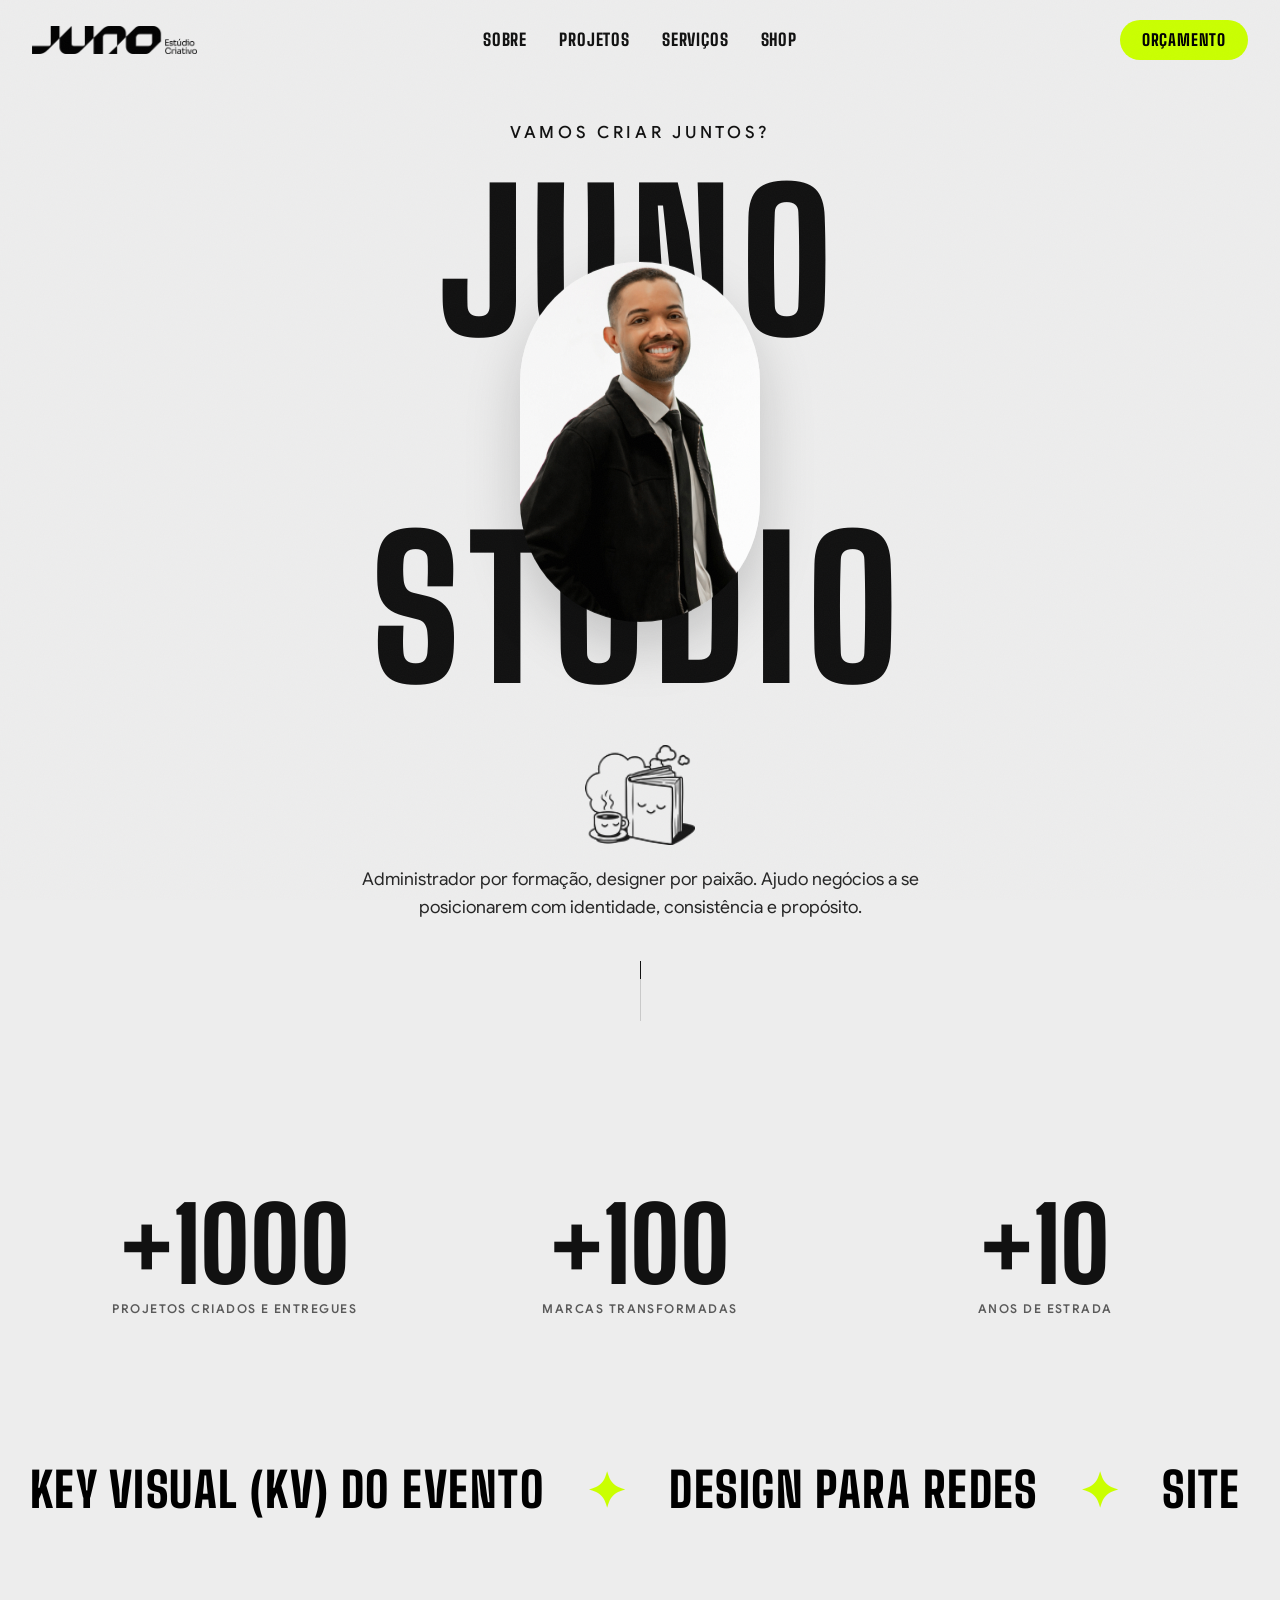
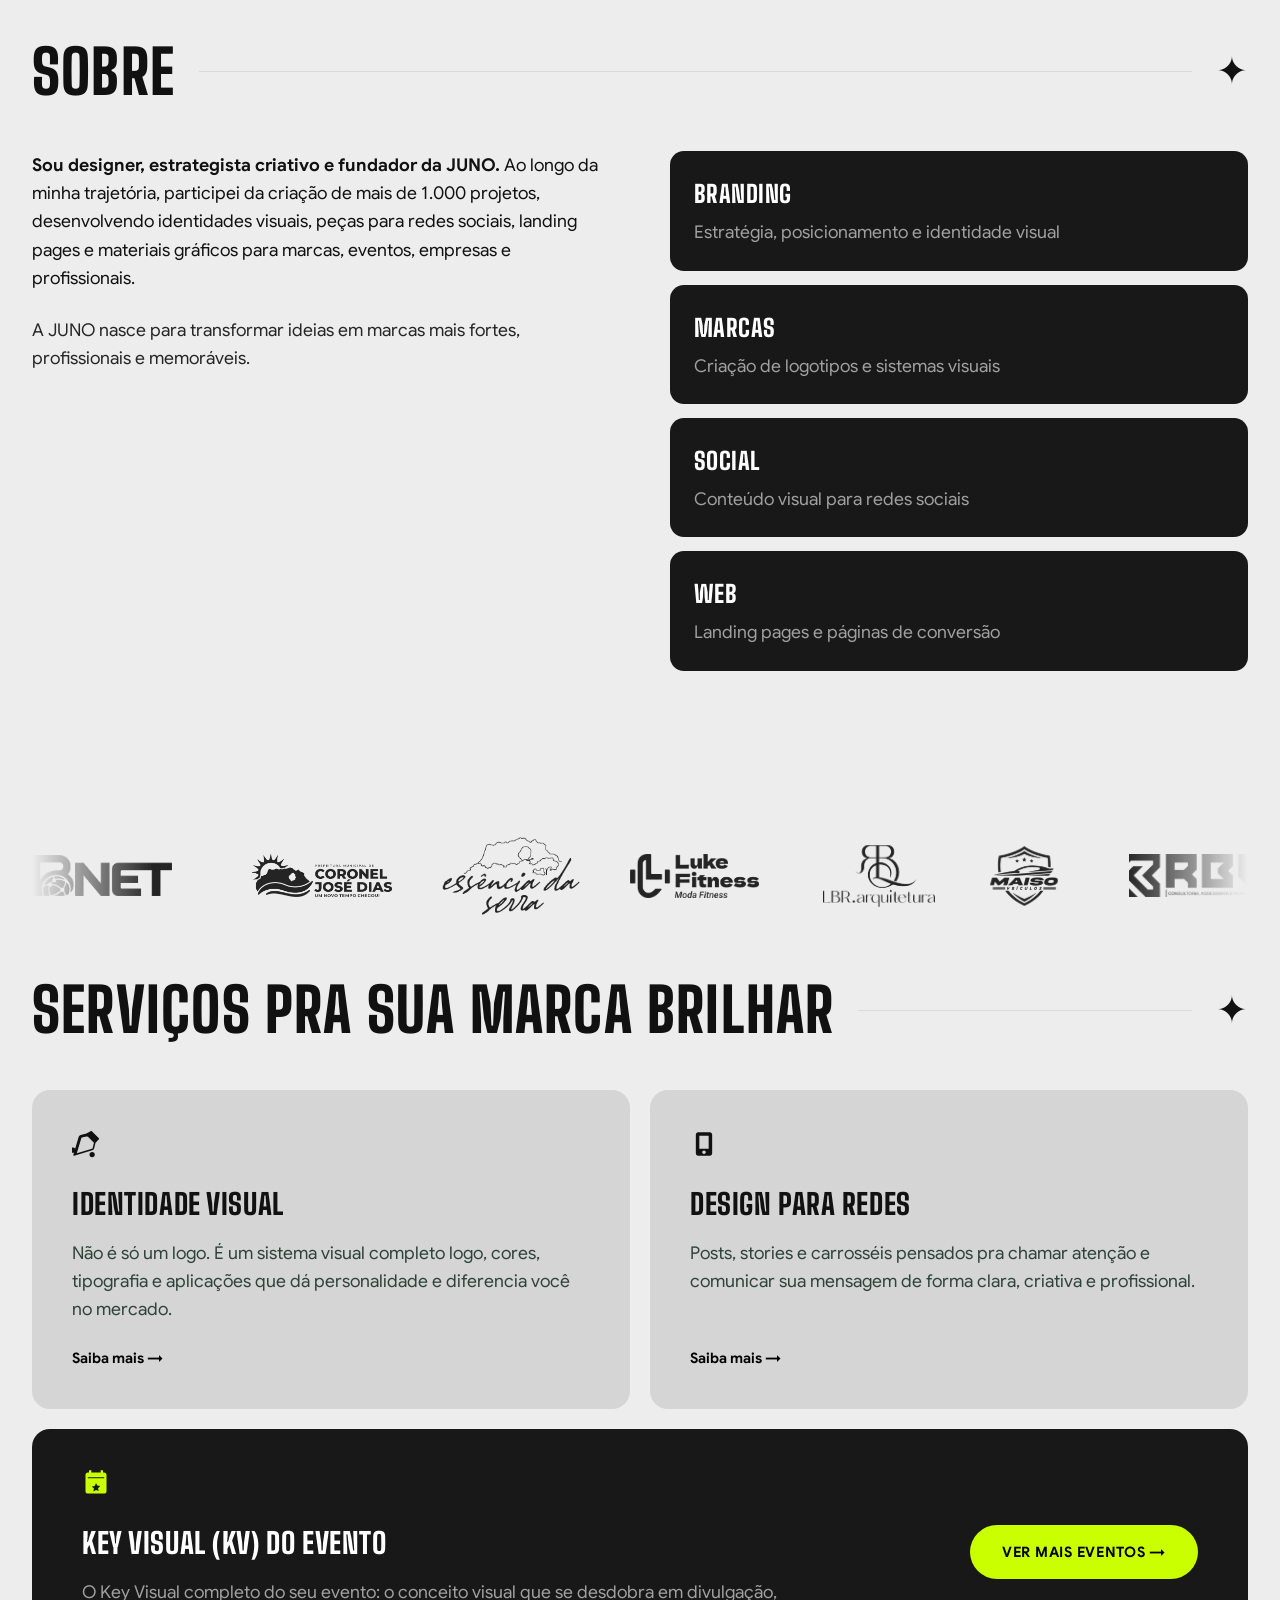
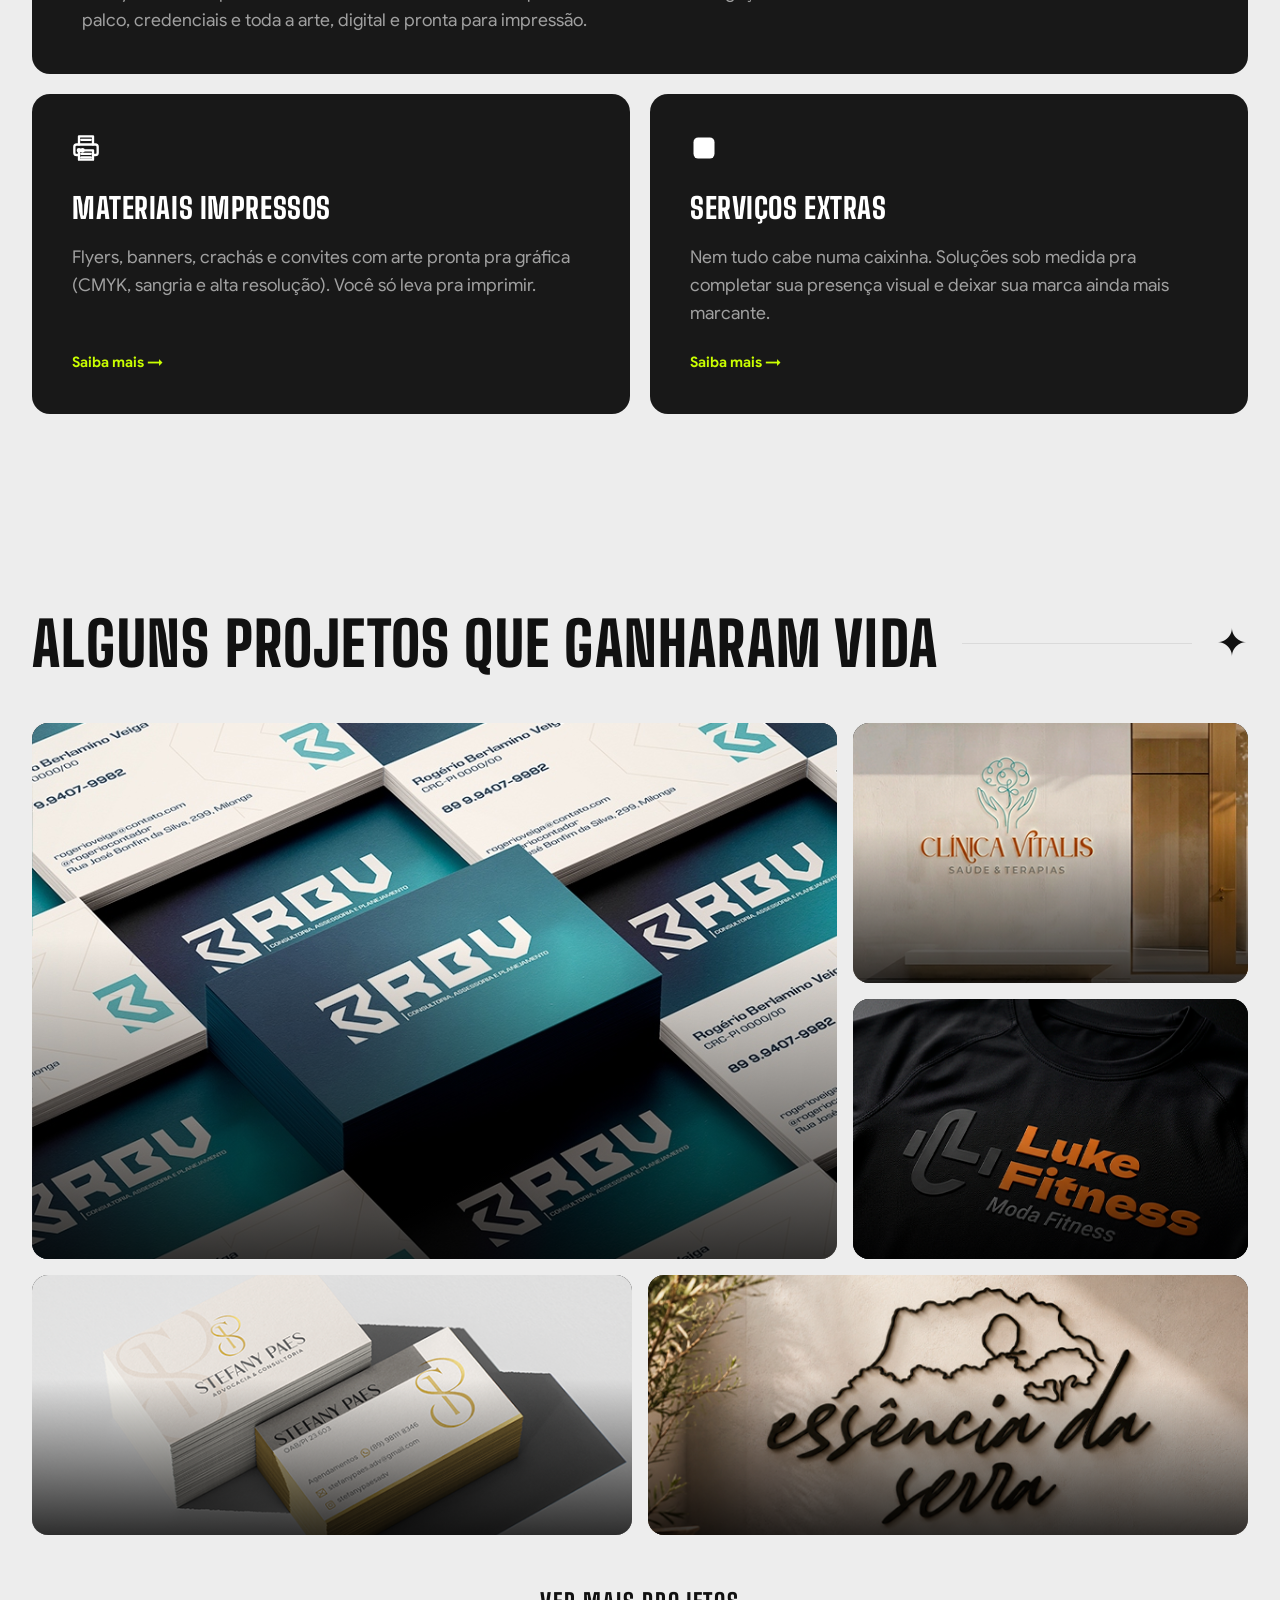
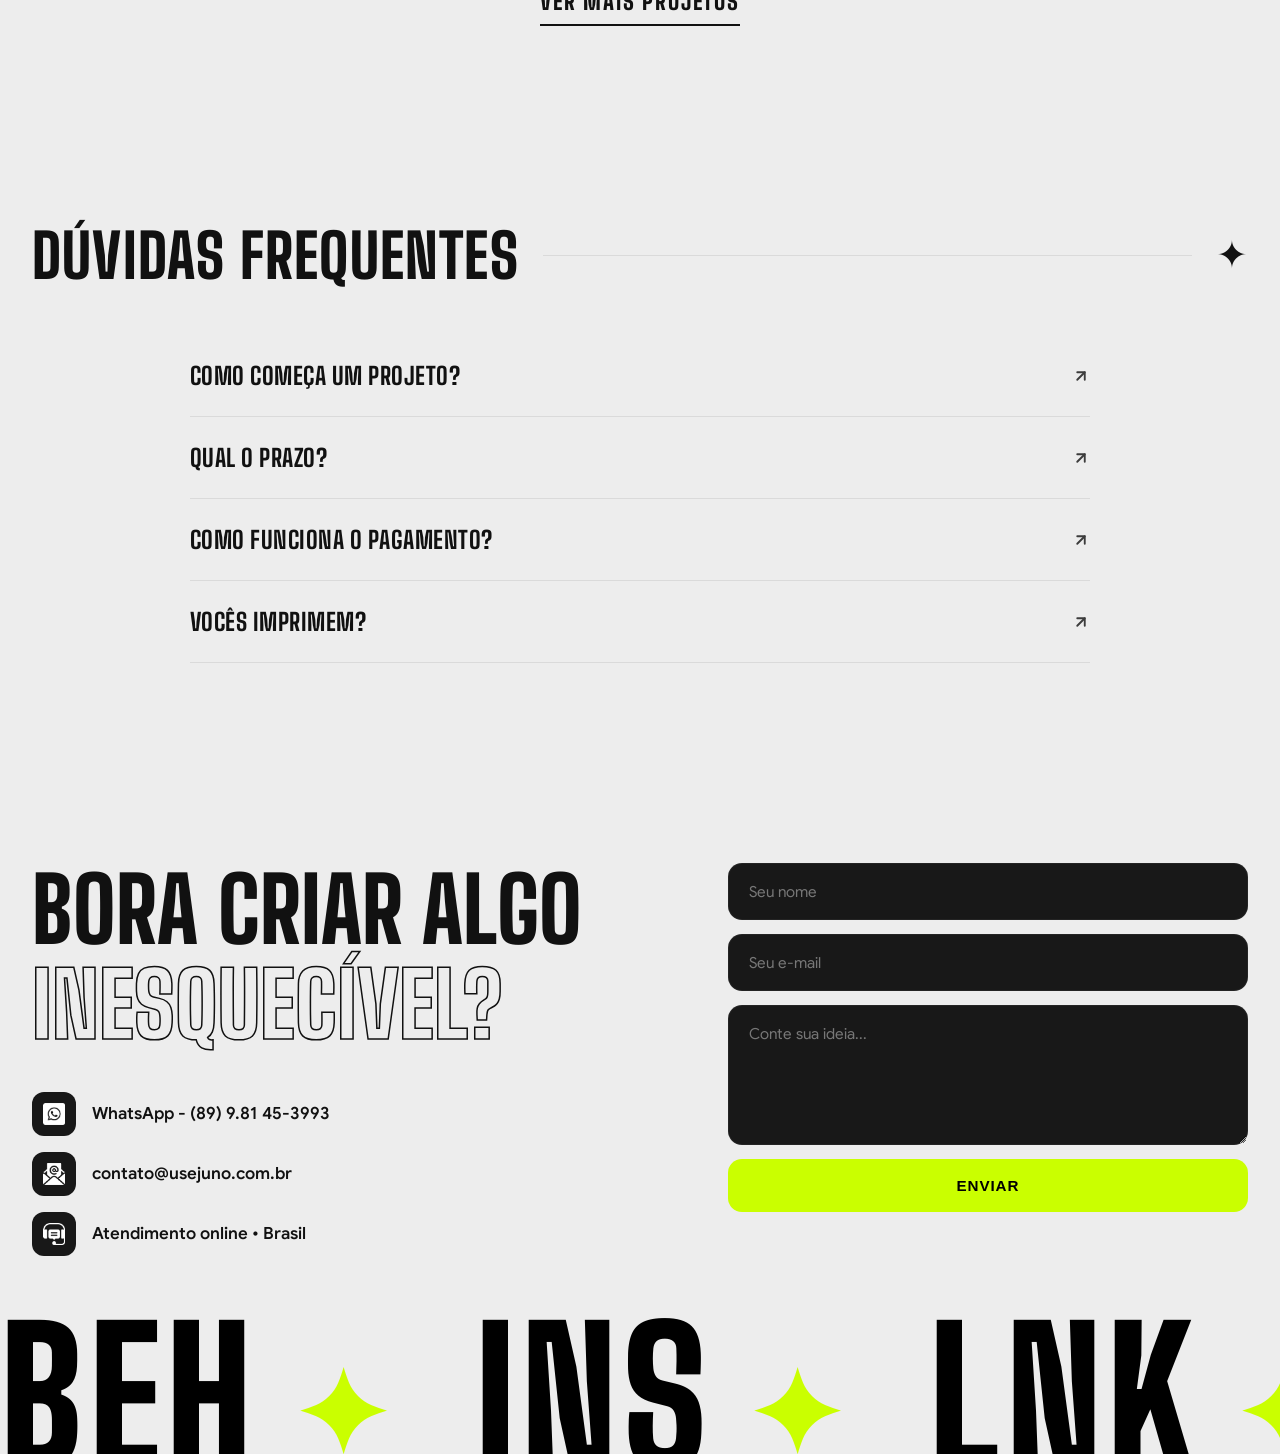
==== index.html @ d433bd93 "feat: use clean URLs for em-breve and kv-de-eventos Internal links now point to /em-breve and /kv-de" ====
<!DOCTYPE html>
<html lang="pt-BR">
<head>
  <meta charset="UTF-8">
  <meta name="viewport" content="width=device-width, initial-scale=1.0">
  <title>JUNO — Estúdio Criativo</title>
  <link rel="stylesheet" href="style.css?v=7">
</head>
<body>

  <!-- NAVBAR -->
  <nav>
    <div class="nav-in">
      <!-- Mobile Burger Button -->
      <button class="menu-btn" aria-label="Menu">
        <span></span>
        <span></span>
        <span></span>
      </button>

      <!-- Logo -->
      <a href="#" class="nav-logo-link">
        <img class="nav-logo" src="images/logo.png" alt="JUNO Estúdio Criativo">
      </a>

      <!-- Navigation Links -->
      <div class="nav-links">
        <a href="#sobre">Sobre</a>
        <a href="#portfolio">Projetos</a>
        <a href="#servicos">Serviços</a>
        <a href="/em-breve">Shop</a>
      </div>

      <!-- CTA Button -->
      <div class="nav-cta">
        <a href="https://api.whatsapp.com/send/?phone=558981453993&text=Ol%C3%A1%2C+vim+pelo+link+da+bio+da+Juno+Studio+e+gostaria+de+solicitar+um+or%C3%A7amento+para+meu+projeto.&type=phone_number&app_absent=0" target="_blank" class="nav-btn-orcamento">ORÇAMENTO</a>
      </div>
    </div>
  </nav>

  <!-- MOBILE OVERLAY MENU -->
  <div class="menu-overlay">
    <div class="menu-overlay-links">
      <a href="#sobre">Sobre</a>
      <a href="#portfolio">Projetos</a>
      <a href="#servicos">Serviços</a>
      <a href="/em-breve">Shop</a>
      <a href="#contato">Contato</a>
    </div>
    <div class="menu-overlay-cta">
      <a href="https://api.whatsapp.com/send/?phone=558981453993&text=Ol%C3%A1%2C+vim+pelo+link+da+bio+da+Juno+Studio+e+gostaria+de+solicitar+um+or%C3%A7amento+para+meu+projeto.&type=phone_number&app_absent=0" target="_blank" class="nav-btn-orcamento">ORÇAMENTO</a>
    </div>
  </div>

  <!-- HERO SECTION -->
  <section class="hero">
    <div class="wrap hero-wrap">
      <p class="hero-sub">Vamos criar juntos?</p>
      
      <div class="hero-title-container">
        <h1 class="hero-title-line line-top">JUNO</h1>
        
        <div class="hero-profile-capsule">
          <img src="images/profile.png" alt="Juno profile portrait" decoding="async">
        </div>
        
        <h1 class="hero-title-line line-bottom">STUDIO</h1>
      </div>
      
      <div class="hero-illustration">
        <img src="images/hero_illustration.png" alt="Ilustração Livro e Café">
      </div>
      
      <p class="hero-desc">
        Administrador por formação, designer por paixão. Ajudo negócios a se posicionarem com identidade, consistência e propósito.
      </p>
      
      <div class="hero-scroll">
        <div class="scroll-bar">
          <div class="scroll-bar-in"></div>
        </div>
      </div>
    </div>
  </section>

  <!-- STATS SECTION -->
  <section class="hero-stats">
    <div class="wrap">
      <div class="nums">
        <div class="num reveal">
          <div class="n" data-to="1000">+0</div>
          <div class="l">Projetos criados e entregues</div>
        </div>
        <div class="num reveal">
          <div class="n" data-to="100">+0</div>
          <div class="l">Marcas transformadas</div>
        </div>
        <div class="num reveal">
          <div class="n" data-to="10">+0</div>
          <div class="l">Anos de estrada</div>
        </div>
      </div>
    </div>
  </section>

  <!-- MARQUEE BANNER -->
  <div class="mq">
    <div>
      <span>KEY VISUAL (KV) DO EVENTO <span class="st">✦</span> DESIGN PARA REDES <span class="st">✦</span> SITE <span class="st">✦</span> IDENTIDADE VISUAL <span class="st">✦</span></span>
      <span>KEY VISUAL (KV) DO EVENTO <span class="st">✦</span> DESIGN PARA REDES <span class="st">✦</span> SITE <span class="st">✦</span> IDENTIDADE VISUAL <span class="st">✦</span></span>
      <span>KEY VISUAL (KV) DO EVENTO <span class="st">✦</span> DESIGN PARA REDES <span class="st">✦</span> SITE <span class="st">✦</span> IDENTIDADE VISUAL <span class="st">✦</span></span>
    </div>
  </div>

  <!-- ABOUT SECTION -->
  <section class="about-detail" id="sobre">
    <div class="wrap">
      <div class="section-header reveal">
        <h2>SOBRE</h2>
        <div class="header-line"></div>
        <span class="plus-icon">✦</span>
      </div>
      
      <div class="about-grid">
        <div class="about-left reveal">
          <p><strong>Sou designer, estrategista criativo e fundador da JUNO.</strong> Ao longo da minha trajetória, participei da criação de mais de 1.000 projetos, desenvolvendo identidades visuais, peças para redes sociais, landing pages e materiais gráficos para marcas, eventos, empresas e profissionais.</p>
          <p>A JUNO nasce para transformar ideias em marcas mais fortes, profissionais e memoráveis.</p>
        </div>
        
        <div class="about-right reveal">
          <div class="about-cards">
            <div class="about-card">
              <h3>Branding</h3>
              <p>Estratégia, posicionamento e identidade visual</p>
            </div>
            <div class="about-card">
              <h3>Marcas</h3>
              <p>Criação de logotipos e sistemas visuais</p>
            </div>
            <div class="about-card">
              <h3>Social</h3>
              <p>Conteúdo visual para redes sociais</p>
            </div>
            <div class="about-card">
              <h3>Web</h3>
              <p>Landing pages e páginas de conversão</p>
            </div>
          </div>
        </div>
      </div>
    </div>
  </section>

  <!-- CLIENTS LOGO MARQUEE -->
  <section class="logo-marquee-section">
    <div class="wrap">
      <div class="logo-marquee">
        <div class="logo-marquee-track">
          <img src="images/partner_1.png" alt="Bnet Logo">
          <img src="images/partner_2.png" alt="Coronel Logo">
          <img src="images/partner_3.png" alt="Essencia Logo">
          <img src="images/partner_4.png" alt="Luke Logo">
          <img src="images/partner_5.png" alt="Luma Logo">
          <img src="images/partner_6.png" alt="Maiso Logo">
          <img src="images/partner_7.png" alt="RBV Logo">
          <img src="images/partner_8.png" alt="Stefanny Logo">
          <img src="images/partner_9.png" alt="Victor Logo">
          <img src="images/partner_10.png" alt="Vitalis Logo">
          <img src="images/partner_11.png" alt="Oxente Ze Logo">
        </div>
        <div class="logo-marquee-track" aria-hidden="true">
          <img src="images/partner_1.png" alt="Bnet Logo">
          <img src="images/partner_2.png" alt="Coronel Logo">
          <img src="images/partner_3.png" alt="Essencia Logo">
          <img src="images/partner_4.png" alt="Luke Logo">
          <img src="images/partner_5.png" alt="Luma Logo">
          <img src="images/partner_6.png" alt="Maiso Logo">
          <img src="images/partner_7.png" alt="RBV Logo">
          <img src="images/partner_8.png" alt="Stefanny Logo">
          <img src="images/partner_9.png" alt="Victor Logo">
          <img src="images/partner_10.png" alt="Vitalis Logo">
          <img src="images/partner_11.png" alt="Oxente Ze Logo">
        </div>
      </div>
    </div>
  </section>

  <!-- SERVICES SECTION -->
  <section class="services" id="servicos">
    <div class="wrap">
      <div class="section-header reveal">
        <h2>SERVIÇOS PRA SUA MARCA BRILHAR</h2>
        <div class="header-line"></div>
        <span class="plus-icon">✦</span>
      </div>

      <div class="sgrid">
        <!-- Card 1: Identidade Visual -->
        <div class="svc reveal card-gray">
          <div class="ic">
            <svg viewBox="0 0 16 16" fill="currentColor" width="28" height="28">
              <path fill-rule="evenodd" d="M10.646.646a.5.5 0 0 1 .708 0l4 4a.5.5 0 0 1 0 .708l-1.902 1.902-.829 3.313a1.5 1.5 0 0 1-1.024 1.073L1.254 14.746a.5.5 0 0 1-.5-.5l3.073-10.365a1.5 1.5 0 0 1 1.073-1.024l3.313-.829L10.646.646zm-1.8 2.908l-3.173.793a.5.5 0 0 0-.358.342l-2.57 8.665 8.665-2.57a.5.5 0 0 0 .342-.358l.793-3.173-3.702-3.702z"/>
              <path fill-rule="evenodd" d="M14 4.5a1.5 1.5 0 1 1-3 0 1.5 1.5 0 0 1 3 0zm-12 7a1.5 1.5 0 1 1-3 0 1.5 1.5 0 0 1 3 0zm11 2.5a1.5 1.5 0 1 1-3 0 1.5 1.5 0 0 1 3 0z"/>
            </svg>
          </div>
          <h3>IDENTIDADE VISUAL</h3>
          <p>Não é só um logo. É um sistema visual completo logo, cores, tipografia e aplicações que dá personalidade e diferencia você no mercado.</p>
          <a href="https://api.whatsapp.com/send/?phone=558981453993&text=Ol%C3%A1%2C+vim+pelo+link+da+bio+da+Juno+Studio+e+gostaria+de+solicitar+um+or%C3%A7amento+para+meu+projeto.&type=phone_number&app_absent=0" target="_blank" class="more">Saiba mais &rarr;</a>
        </div>
        
        <!-- Card 2: Design para Redes -->
        <div class="svc reveal card-gray">
          <div class="ic">
            <svg viewBox="0 0 24 24" fill="currentColor" fill-rule="evenodd" clip-rule="evenodd" width="28" height="28">
              <path d="M17 2H7c-1.1 0-2 .9-2 2v16c0 1.1.9 2 2 2h10c1.1 0 2-.9 2-2V4c0-1.1-.9-2-2-2zM8 5h8v11H8V5zm4 12.5c-.83 0-1.5.67-1.5 1.5s.67 1.5 1.5 1.5 1.5-.67 1.5-1.5-.67-1.5-1.5-1.5z"/>
            </svg>
          </div>
          <h3>DESIGN PARA REDES</h3>
          <p>Posts, stories e carrosséis pensados pra chamar atenção e comunicar sua mensagem de forma clara, criativa e profissional.</p>
          <a href="https://api.whatsapp.com/send/?phone=558981453993&text=Ol%C3%A1%2C+vim+pelo+link+da+bio+da+Juno+Studio+e+gostaria+de+solicitar+um+or%C3%A7amento+para+meu+projeto.&type=phone_number&app_absent=0" target="_blank" class="more">Saiba mais &rarr;</a>
        </div>
        
        <!-- Card 3: KV de Eventos (Destaque Largo) -->
        <div class="svc feat reveal card-dark">
          <div class="feat-content">
            <div class="ic">
              <svg viewBox="0 0 24 24" fill="currentColor" fill-rule="evenodd" clip-rule="evenodd" width="28" height="28">
                <path d="M19 3h-1V1h-2v2H8V1H6v2H5c-1.1 0-2 .9-2 2v14c0 1.1.9 2 2 2h14c1.1 0 2-.9 2-2V5c0-1.1-.9-2-2-2zm0 5H5V7h14v1zm-7 10l-2.2 1.2.4-2.5-1.8-1.8 2.5-.4L12 12l1.1 2.2 2.5.4-1.8 1.8.4 2.5L12 18z"/>
              </svg>
            </div>
            <h3>KEY VISUAL (KV) DO EVENTO</h3>
            <p>O Key Visual completo do seu evento: o conceito visual que se desdobra em divulgação, palco, credenciais e toda a arte, digital e pronta para impressão.</p>
          </div>
          <a href="/kv-de-eventos" class="btn btn-lime">Ver mais eventos &rarr;</a>
        </div>
        
        <!-- Card 4: Materiais Impressos -->
        <div class="svc reveal card-dark">
          <div class="ic">
            <svg viewBox="0 0 24 24" fill="none" stroke="currentColor" stroke-width="2" stroke-linecap="round" stroke-linejoin="round" width="28" height="28">
              <path d="M6 9V2h12v7"/>
              <line x1="8" y1="5" x2="16" y2="5"/>
              <path d="M6 18H4a2 2 0 0 1-2-2v-5a2 2 0 0 1 2-2h16a2 2 0 0 1 2 2v5a2 2 0 0 1-2 2h-2"/>
              <circle cx="6" cy="14" r="1" fill="currentColor"/>
              <circle cx="9" cy="14" r="1" fill="currentColor"/>
              <path d="M6 14h12v8H6z"/>
              <line x1="8" y1="17" x2="16" y2="17"/>
              <line x1="8" y1="20" x2="16" y2="20"/>
            </svg>
          </div>
          <h3>MATERIAIS IMPRESSOS</h3>
          <p>Flyers, banners, crachás e convites com arte pronta pra gráfica (CMYK, sangria e alta resolução). Você só leva pra imprimir.</p>
          <a href="https://api.whatsapp.com/send/?phone=558981453993&text=Ol%C3%A1%2C+vim+pelo+link+da+bio+da+Juno+Studio+e+gostaria+de+solicitar+um+or%C3%A7amento+para+meu+projeto.&type=phone_number&app_absent=0" target="_blank" class="more">Saiba mais &rarr;</a>
        </div>
        
        <!-- Card 5: Serviços Extras -->
        <div class="svc reveal card-dark">
          <div class="ic">
            <svg viewBox="0 0 24 24" fill="currentColor" fill-rule="evenodd" clip-rule="evenodd" width="28" height="28">
              <rect x="3" y="3" width="18" height="18" rx="4" ry="4" />
              <path d="M12 6.5l1.5 3.1 3.4.5-2.5 2.4.6 3.4-3-1.6-3 1.6.6-3.4-2.5-2.4 3.4-.5 1.5-3.1z"/>
            </svg>
          </div>
          <h3>SERVIÇOS EXTRAS</h3>
          <p>Nem tudo cabe numa caixinha. Soluções sob medida pra completar sua presença visual e deixar sua marca ainda mais marcante.</p>
          <a href="https://api.whatsapp.com/send/?phone=558981453993&text=Ol%C3%A1%2C+vim+pelo+link+da+bio+da+Juno+Studio+e+gostaria+de+solicitar+um+or%C3%A7amento+para+meu+projeto.&type=phone_number&app_absent=0" target="_blank" class="more">Saiba mais &rarr;</a>
        </div>
      </div>
    </div>
  </section>

  <!-- PORTFOLIO SECTION -->
  <section id="portfolio">
    <div class="wrap">
      <div class="section-header reveal">
        <h2>ALGUNS PROJETOS QUE GANHARAM VIDA</h2>
        <div class="header-line"></div>
        <span class="plus-icon">✦</span>
      </div>

      <div class="pf">
        <!-- 5 Projects in layout -->
        <div class="proj s4 tall reveal">
          <div class="img i1"></div>
        </div>
        <div class="proj s2 reveal">
          <div class="img i2"></div>
        </div>
        <div class="proj s2 reveal">
          <div class="img i3"></div>
        </div>
        <div class="proj s3 reveal">
          <div class="img i4"></div>
        </div>
        <div class="proj s3 reveal">
          <div class="img i5"></div>
        </div>
      </div>
      
      <div class="portfolio-more-link reveal">
        <a href="https://www.behance.net/jniorferrera/appreciated" target="_blank">VER MAIS PROJETOS </a>
      </div>
    </div>
  </section>

  <!-- FAQ SECTION -->
  <section id="faq">
    <div class="wrap">
      <div class="section-header reveal">
        <h2>DÚVIDAS FREQUENTES</h2>
        <div class="header-line"></div>
        <span class="plus-icon">✦</span>
      </div>
      
      <div class="faq-wrap">
        <div class="qa">
          <button class="qbtn"><strong>COMO COMEÇA UM PROJETO?</strong> <span class="pm"><svg class="arrow-svg" viewBox="0 0 24 24" fill="none" stroke="currentColor" stroke-width="2.5" stroke-linecap="round" stroke-linejoin="round"><line x1="7" y1="17" x2="17" y2="7"></line><polyline points="7 7 17 7 17 17"></polyline></svg></span></button>
          <div class="ans">
            <p>Você chama a gente no WhatsApp, conversamos sobre o que precisa, enviamos uma proposta com escopo e prazo, e ao aprovar, mãos à obra.</p>
          </div>
        </div>
        <div class="qa">
          <button class="qbtn"><strong>QUAL O PRAZO?</strong> <span class="pm"><svg class="arrow-svg" viewBox="0 0 24 24" fill="none" stroke="currentColor" stroke-width="2.5" stroke-linecap="round" stroke-linejoin="round"><line x1="7" y1="17" x2="17" y2="7"></line><polyline points="7 7 17 7 17 17"></polyline></svg></span></button>
          <div class="ans">
            <p>Identidade visual leva de 10 a 20 dias; KV de evento, de 7 a 15. Tudo combinado antes de começar.</p>
          </div>
        </div>
        <div class="qa">
          <button class="qbtn"><strong>COMO FUNCIONA O PAGAMENTO?</strong> <span class="pm"><svg class="arrow-svg" viewBox="0 0 24 24" fill="none" stroke="currentColor" stroke-width="2.5" stroke-linecap="round" stroke-linejoin="round"><line x1="7" y1="17" x2="17" y2="7"></line><polyline points="7 7 17 7 17 17"></polyline></svg></span></button>
          <div class="ans">
            <p>50% pra iniciar e 50% na entrega. Pix, cartão e parcelamento conforme o projeto.</p>
          </div>
        </div>
        <div class="qa">
          <button class="qbtn"><strong>VOCÊS IMPRIMEM?</strong> <span class="pm"><svg class="arrow-svg" viewBox="0 0 24 24" fill="none" stroke="currentColor" stroke-width="2.5" stroke-linecap="round" stroke-linejoin="round"><line x1="7" y1="17" x2="17" y2="7"></line><polyline points="7 7 17 7 17 17"></polyline></svg></span></button>
          <div class="ans">
            <p>Entregamos a arte pronta pra impressão (CMYK, sangria, alta resolução); a impressão fica por sua conta. Indicamos gráficas de confiança.</p>
          </div>
        </div>
      </div>
    </div>
  </section>

  <!-- CONTACT SECTION -->
  <section class="contact" id="contato">
    <div class="wrap">
      <div class="cgrid">
        <div class="contact-info reveal">
          <h2>BORA CRIAR ALGO <span class="outline-text">INESQUECÍVEL?</span></h2>
          <div class="cways">
            <a href="https://api.whatsapp.com/send/?phone=558981453993&text=Ol%C3%A1%2C+vim+pelo+link+da+bio+da+Juno+Studio+e+gostaria+de+solicitar+um+or%C3%A7amento+para+meu+projeto.&type=phone_number&app_absent=0" class="way" target="_blank">
              <span class="i">
                <img src="images/whatsapp_5968850.png" alt="WhatsApp">
              </span>
              WhatsApp - (89) 9.81 45-3993
            </a>
            <a href="mailto:contato@usejuno.com.br" class="way">
              <span class="i">
                <img src="images/mail_484579.png" alt="E-mail">
              </span>
              contato@usejuno.com.br
            </a>
            <div class="way">
              <span class="i">
                <img src="images/headphone_5084648.png" alt="Atendimento">
              </span>
              Atendimento online • Brasil
            </div>
          </div>
        </div>
        
        <div class="cform reveal">
          <input type="text" placeholder="Seu nome">
          <input type="email" placeholder="Seu e-mail">
          <textarea placeholder="Conte sua ideia..."></textarea>
          <button class="btn btn-lime-submit" onclick="alert('Conecte este formulário ao seu e-mail ou WhatsApp.')">ENVIAR</button>
        </div>
      </div>
    </div>
  <!-- FOOTER MARQUEE -->
  <footer class="foot-marquee-section">
    <div class="mq foot-mq">
      <div>
        <a href="https://www.behance.net/jniorferrera/appreciated" target="_blank">BEH</a><span class="st">✦</span>
        <a href="https://www.instagram.com/junojpeg?igsh=MXJ0cDEyYmU4aWRxZw%3D%3D" target="_blank">INS</a><span class="st">✦</span>
        <a href="https://www.linkedin.com/company/studio-junoco/" target="_blank">LNK</a><span class="st">✦</span>
        <a href="https://www.behance.net/jniorferrera/appreciated" target="_blank">BEH</a><span class="st">✦</span>
        <a href="https://www.instagram.com/junojpeg?igsh=MXJ0cDEyYmU4aWRxZw%3D%3D" target="_blank">INS</a><span class="st">✦</span>
        <a href="https://www.linkedin.com/company/studio-junoco/" target="_blank">LNK</a><span class="st">✦</span>
        <a href="https://www.behance.net/jniorferrera/appreciated" target="_blank">BEH</a><span class="st">✦</span>
        <a href="https://www.instagram.com/junojpeg?igsh=MXJ0cDEyYmU4aWRxZw%3D%3D" target="_blank">INS</a><span class="st">✦</span>
        <a href="https://www.linkedin.com/company/studio-junoco/" target="_blank">LNK</a><span class="st">✦</span>
      </div>
    </div>
  </footer>

  <script src="script.js?v=5" defer></script>
</body>
</html>
---- style.css ----
/* ==========================================================
   DECLARAÇÃO DE FONTES LOCAIS
   ========================================================== */
@font-face {
  font-family: 'Big Shoulders';
  src: url('fontes/BigShoulders-VariableFont_opsz,wght.ttf') format('truetype');
  font-weight: 100 900;
  font-style: normal;
  font-display: swap;
}

@font-face {
  font-family: 'Google Sans';
  src: url('fontes/GoogleSans-Regular.ttf') format('truetype');
  font-weight: 400;
  font-style: normal;
  font-display: swap;
}

@font-face {
  font-family: 'Google Sans';
  src: url('fontes/GoogleSans-Italic.ttf') format('truetype');
  font-weight: 400;
  font-style: italic;
  font-display: swap;
}

@font-face {
  font-family: 'Google Sans';
  src: url('fontes/GoogleSans-Medium.ttf') format('truetype');
  font-weight: 500;
  font-style: normal;
  font-display: swap;
}

@font-face {
  font-family: 'Google Sans';
  src: url('fontes/GoogleSans-MediumItalic.ttf') format('truetype');
  font-weight: 500;
  font-style: italic;
  font-display: swap;
}

@font-face {
  font-family: 'Google Sans';
  src: url('fontes/GoogleSans-SemiBold.ttf') format('truetype');
  font-weight: 600;
  font-style: normal;
  font-display: swap;
}

@font-face {
  font-family: 'Google Sans';
  src: url('fontes/GoogleSans-SemiBoldItalic.ttf') format('truetype');
  font-weight: 600;
  font-style: italic;
  font-display: swap;
}

@font-face {
  font-family: 'Google Sans';
  src: url('fontes/GoogleSans-Bold.ttf') format('truetype');
  font-weight: 700;
  font-style: normal;
  font-display: swap;
}

@font-face {
  font-family: 'Google Sans';
  src: url('fontes/GoogleSans-BoldItalic.ttf') format('truetype');
  font-weight: 700;
  font-style: italic;
  font-display: swap;
}

/* ==========================================================
   TEMA JUNO REDESIGN (AESTHETIC LIGHT/DARK CONTRAST)
   ========================================================== */
:root {
  --bg: #EDEDED;
  --text: #111111;
  --lime: #CAFF00;
  --dark-card: #181818;
  --gray-card: #D5D5D5;
  --muted: #5A5A5A;
  --line: rgba(0, 0, 0, 0.08);
  --display: "Big Shoulders", sans-serif;
  --body: "Google Sans", sans-serif;
}

h1, h2, h3, h4, h5, h6 {
  font-family: var(--display);
  font-weight: 800;
  text-transform: uppercase;
}

* {
  margin: 0;
  padding: 0;
  box-sizing: border-box;
}

html {
  scroll-behavior: smooth;
}

body {
  background: var(--bg);
  color: var(--text);
  font-family: var(--body);
  line-height: 1.55;
  -webkit-font-smoothing: antialiased;
  overflow-x: hidden;
}

p {
  font-size: 1.1rem;
  line-height: 1.6;
}

/* Subtle grain overlay for premium texture */
body::after {
  content: "";
  position: fixed;
  inset: 0;
  z-index: 999;
  pointer-events: none;
  opacity: .03;
  background-image: url("data:image/svg+xml,%3Csvg xmlns='http://www.w3.org/2000/svg' width='120' height='120'%3E%3Cfilter id='n'%3E%3CfeTurbulence type='fractalNoise' baseFrequency='0.85' numOctaves='3'/%3E%3C/filter%3E%3Crect width='100%25' height='100%25' filter='url(%23n)'/%3E%3C/svg%3E");
}

.wrap {
  max-width: 1280px;
  margin: 0 auto;
  padding: 0 32px;
}

a {
  color: inherit;
  text-decoration: none;
}

/* ==========================================================
   NAVBAR
   ========================================================== */
nav {
  position: fixed;
  top: 0;
  left: 0;
  right: 0;
  z-index: 100;
  background: rgba(237, 237, 237, 0.98);
  backdrop-filter: blur(16px);
  -webkit-backdrop-filter: blur(16px);
  padding-top: env(safe-area-inset-top, 0px);
}

.nav-in {
  display: flex;
  align-items: center;
  justify-content: space-between;
  height: 80px;
  padding: 0 32px;
  max-width: 1280px;
  margin: 0 auto;
  position: relative;
}

.nav-logo-link {
  display: flex;
  align-items: center;
  z-index: 101;
}

.nav-logo {
  height: 28px;
  width: auto;
  display: block;
  filter: invert(1);
}

.nav-links {
  display: flex;
  gap: 32px;
  font-weight: 600;
  font-size: .85rem;
  letter-spacing: .08em;
  text-transform: uppercase;
  position: absolute;
  left: 50%;
  transform: translateX(-50%);
}

.nav-links a {
  font-family: var(--display);
  font-size: 1.05rem;
  font-weight: 800;
  letter-spacing: 0.05em;
  color: var(--text);
  transition: color .2s;
}

.nav-links a:hover {
  color: var(--muted);
}

.nav-cta {
  display: flex;
  align-items: center;
  z-index: 101;
}

.nav-btn-orcamento {
  font-family: var(--display);
  background: var(--lime);
  color: #000000;
  padding: 8px 22px;
  border-radius: 100px;
  font-weight: 800;
  font-size: 1rem;
  letter-spacing: 0.05em;
  transition: transform .15s, filter .15s;
  display: inline-flex;
  align-items: center;
}

.nav-btn-orcamento:hover {
  transform: translateY(-2px);
  filter: brightness(1.05);
}

/* Hamburger button (hidden on desktop) */
.menu-btn {
  display: none;
  background: none;
  border: none;
  cursor: pointer;
  flex-direction: column;
  justify-content: center;
  gap: 6px;
  width: 44px;
  height: 44px;
  padding: 10px;
  z-index: 101;
}

.menu-btn span {
  display: block;
  width: 24px;
  height: 2px;
  background: var(--text);
  transition: transform 0.3s, opacity 0.3s;
  border-radius: 2px;
}

/* ==========================================================
   MOBILE MENU OVERLAY
   ========================================================== */
.menu-overlay {
  position: fixed;
  inset: 0;
  background: rgba(237, 237, 237, 0.98);
  backdrop-filter: blur(16px);
  -webkit-backdrop-filter: blur(16px);
  z-index: 99;
  display: flex;
  flex-direction: column;
  justify-content: center;
  align-items: center;
  opacity: 0;
  pointer-events: none;
  transition: opacity 0.4s cubic-bezier(0.16, 1, 0.3, 1);
  padding-top: env(safe-area-inset-top, 0px);
  padding-bottom: env(safe-area-inset-bottom, 0px);
}

.nav-open .menu-overlay {
  opacity: 1;
  pointer-events: auto;
}

.menu-overlay-links {
  display: flex;
  flex-direction: column;
  align-items: center;
  gap: 28px;
}

.menu-overlay-links a {
  font-family: var(--display);
  font-size: clamp(2.5rem, 8vw, 4.5rem);
  color: var(--text);
  text-transform: uppercase;
  transition: color 0.2s, transform 0.2s;
  letter-spacing: 0.04em;
}

.menu-overlay-links a:hover {
  color: var(--muted);
  transform: translateY(-2px);
}

.menu-overlay-cta {
  margin-top: 40px;
}

body.nav-open {
  overflow: hidden;
}

@media(max-width: 860px) {
  .nav-links {
    display: none;
  }

  .nav-cta {
    display: none;
  }

  .menu-btn {
    display: flex;
  }

  .nav-logo-link {
    position: absolute;
    left: 50%;
    top: 50%;
    transform: translate(-50%, -50%);
  }

  .nav-open .menu-btn span:nth-child(1) {
    transform: translateY(8px) rotate(45deg);
  }

  .nav-open .menu-btn span:nth-child(2) {
    opacity: 0;
  }

  .nav-open .menu-btn span:nth-child(3) {
    transform: translateY(-8px) rotate(-45deg);
  }
}

/* ==========================================================
   HERO SECTION (OVERLAPPING REDESIGN)
   ========================================================== */
.hero {
  min-height: 100vh;
  display: flex;
  flex-direction: column;
  justify-content: center;
  align-items: center;
  padding: 120px 0 60px;
  position: relative;
  text-align: center;
}

.hero-wrap {
  display: flex;
  flex-direction: column;
  align-items: center;
  justify-content: center;
  width: 100%;
}

.hero-sub {
  font-size: 1.05rem;
  color: var(--text);
  letter-spacing: 0.22em;
  text-transform: uppercase;
  margin-bottom: 20px;
  font-weight: 500;
}

.hero-title-container {
  display: flex;
  flex-direction: column;
  align-items: center;
  position: relative;
  width: 100%;
  margin-bottom: 24px;
}

.hero-title-line {
  font-family: var(--display);
  font-size: clamp(5.5rem, 15vw, 12.5rem);
  line-height: 0.8;
  letter-spacing: 0.05em;
  margin: 0;
  color: var(--text);
  z-index: 1;
  text-transform: uppercase;
  user-select: none;
}

.hero-title-line.line-top {
  transform: translateY(1.5vw);
}

.hero-title-line.line-bottom {
  transform: translateY(-1.5vw);
}

.hero-profile-capsule {
  width: clamp(160px, 22vw, 240px);
  height: clamp(240px, 33vw, 360px);
  border-radius: 9999px;
  overflow: hidden;
  background: transparent;
  box-shadow: 0 25px 55px rgba(0, 0, 0, 0.18);
  z-index: 2;
  position: relative;
  margin: -5vw 0;
  will-change: transform;
  transition: box-shadow 0.5s cubic-bezier(0.16, 1, 0.3, 1);
  cursor: pointer;
}

.hero-profile-capsule:hover {
  box-shadow: 0 35px 75px rgba(0, 0, 0, 0.28);
}

.hero-profile-capsule img {
  width: 100%;
  height: 100%;
  object-fit: cover;
  object-position: center top;
  image-rendering: smooth;
  pointer-events: none;
  display: block;
}

.hero-illustration {
  margin: 15px 0 20px;
}

.hero-illustration img {
  width: 110px;
  height: auto;
  display: block;
  margin: 0 auto;
  opacity: 0.9;
}

.hero-desc {
  font-size: 1.1rem;
  color: var(--text);
  max-width: 54ch;
  line-height: 1.6;
  margin: 0 auto 40px;
  font-weight: 400;
  opacity: 0.9;
}

.hero-scroll {
  display: flex;
  flex-direction: column;
  align-items: center;
}

.scroll-bar {
  width: 1px;
  height: 60px;
  background: rgba(0, 0, 0, 0.15);
  position: relative;
  overflow: hidden;
}

.scroll-bar-in {
  width: 100%;
  height: 30%;
  background: var(--text);
  position: absolute;
  top: 0;
  left: 0;
  animation: scrollDown 2s infinite ease-in-out;
}

@keyframes scrollDown {
  0% {
    transform: translateY(-100%);
  }

  80% {
    transform: translateY(100%);
  }

  100% {
    transform: translateY(100%);
  }
}

/* ==========================================================
   STATS SECTION
   ========================================================== */
.hero-stats {
  padding: 60px 0;
  background: var(--bg);
}

.nums {
  display: grid;
  grid-template-columns: repeat(3, 1fr);
  padding: 60px 0;
  text-align: center;
}

.num {
  /* borders removed */
}

.num .n {
  font-family: var(--display);
  font-size: clamp(3.5rem, 8vw, 6.5rem);
  line-height: 0.85;
  font-weight: 800;
  color: var(--text);
}

.num .l {
  font-size: 0.76rem;
  text-transform: uppercase;
  letter-spacing: 0.12em;
  color: var(--muted);
  margin-top: 12px;
  font-weight: 600;
  padding: 0 15px;
}

@media(max-width: 768px) {
  .nums {
    grid-template-columns: 1fr;
    gap: 40px;
    padding: 40px 0;
  }

  .num {
    padding-bottom: 30px;
  }

  .num:last-child {
    padding-bottom: 0;
  }
}

/* ==========================================================
   MARQUEE BANNER
   ========================================================== */
.mq {
  overflow: hidden;
  white-space: nowrap;
  width: 100%;
}

.mq.lime {
  background: var(--lime);
}

.mq div {
  display: inline-block;
  font-family: var(--display);
  font-size: clamp(2rem, 5vw, 3rem);
  letter-spacing: .03em;
  padding: 14px 0;
  text-transform: uppercase;
  animation: ml 25s linear infinite;
  color: #000000;
}

.mq span {
  margin: 0 30px;
  font-weight: 800;
}

.mq .st {
  color: var(--lime);
}

@keyframes ml {
  0% {
    transform: translateX(0);
  }

  100% {
    transform: translateX(-33.33%);
  }
}

/* ==========================================================
   SECTION HEADERS (STANDARDIZED WITH LINE AND PLUS)
   ========================================================== */
.section-header {
  display: flex;
  align-items: center;
  justify-content: space-between;
  margin-bottom: 50px;
}

.section-header h2 {
  font-family: var(--display);
  font-size: clamp(2.2rem, 5vw, 3.8rem);
  font-weight: 800;
  letter-spacing: 0.02em;
  color: var(--text);
  margin: 0;
  line-height: 0.95;
  text-transform: uppercase;
}

.header-line {
  flex-grow: 1;
  height: 1px;
  background: var(--line);
  margin: 0 24px;
}

.plus-icon {
  font-size: clamp(1.8rem, 3vw, 2.5rem);
  font-weight: 400;
  color: var(--text);
  font-family: var(--body);
}

/* ==========================================================
   ABOUT SECTION
   ========================================================== */
.about-detail {
  padding: 100px 0;
}

.about-grid {
  display: grid;
  grid-template-columns: 1fr 1fr;
  gap: 60px;
  align-items: start;
}

.about-left p {
  font-size: 1.1rem;
  color: var(--text);
  line-height: 1.6;
  font-weight: 400;
  margin-bottom: 24px;
}

.about-left p:last-child {
  margin-bottom: 0;
  color: var(--text);
  font-weight: 400;
  opacity: 0.9;
}

.about-cards {
  display: flex;
  flex-direction: column;
  gap: 14px;
}

.about-card {
  background: var(--dark-card);
  color: #FFFFFF;
  padding: 24px;
  border-radius: 14px;
  transition: transform 0.3s cubic-bezier(0.16, 1, 0.3, 1);
}

.about-card:hover {
  transform: translateX(8px);
}

.about-card h3 {
  font-family: var(--display);
  font-weight: 800;
  font-size: 1.5rem;
  letter-spacing: 0.02em;
  color: #FFFFFF;
  margin-bottom: 6px;
  text-transform: uppercase;
}

.about-card p {
  font-size: 1.1rem;
  color: #A0A0A0;
  margin: 0;
  line-height: 1.6;
}

@media(max-width: 860px) {
  .about-grid {
    grid-template-columns: 1fr;
    gap: 40px;
  }
}

/* ==========================================================
   PARTNER MARQUEE
   ========================================================== */
.logo-marquee-section {
  padding: 50px 0 10px;
  overflow: hidden;
  width: 100%;
}

.logo-marquee-title {
  text-align: center;
  font-size: 0.78rem;
  letter-spacing: 0.2em;
  text-transform: uppercase;
  color: var(--muted);
  font-weight: 600;
  margin-bottom: 30px;
}

.logo-marquee {
  display: flex;
  overflow: hidden;
  user-select: none;
  position: relative;
  width: 100%;
  height: 110px; /* fixed height to prevent scaled logo clipping */
  -webkit-mask-image: linear-gradient(to right, transparent 0%, #000 10%, #000 90%, transparent 100%);
  mask-image: linear-gradient(to right, transparent 0%, #000 10%, #000 90%, transparent 100%);
}

.logo-marquee-track {
  display: flex;
  align-items: center;
  justify-content: space-around;
  gap: 80px;
  min-width: 100%;
  flex-shrink: 0;
  padding-right: 80px;
  height: 110px;
  animation: scrollLogos 30s linear infinite;
}

.logo-marquee-track img {
  max-height: 44px;
  /* increased base max-height */
  max-width: 140px;
  /* increased base max-width */
  width: auto;
  height: auto;
  object-fit: contain;
  opacity: 0.85;
  /* static opacity */
  filter: invert(1) grayscale(1);
  transition: opacity 0.3s, filter 0.3s;
  flex-shrink: 0;
  /* Prevent logos from compressing on mobile */
}

/* Individual scale overrides for logos with excessive empty padding */
.logo-marquee-track img[src*="partner_3"] {
  transform: scale(1.75);
}

/* Essencia: very thin */
.logo-marquee-track img[src*="partner_5"] {
  transform: scale(1.4);
}

/* LBR: thin text */
.logo-marquee-track img[src*="partner_6"] {
  transform: scale(1.35);
}

/* Maiso: shield style */
.logo-marquee-track img[src*="partner_8"] {
  transform: scale(1.45);
}

/* Stefanny: vertical layout */
.logo-marquee-track img[src*="partner_9"] {
  transform: scale(1.35);
}

/* Victor: horizontal but small text */
.logo-marquee-track img[src*="partner_10"] {
  transform: scale(1.45);
}

/* Vitalis: vertical layout */
.logo-marquee-track img[src*="partner_11"] {
  transform: scale(1.4);
}

/* Oxente Ze: vertical layout */

/* Optimize marquee layout on mobile to prevent clipping and sizing bugs */
@media(max-width: 768px) {
  .logo-marquee {
    height: 90px;
  }

  .logo-marquee-track {
    height: 90px;
    gap: 40px;
    padding-right: 40px;
  }

  .logo-marquee-track img {
    max-height: 34px;
    max-width: 110px;
  }
}

@keyframes scrollLogos {
  0% {
    transform: translateX(0);
  }

  100% {
    transform: translateX(-100%);
  }
}

/* ==========================================================
   SERVICES SECTION
   ========================================================== */
.services {
  padding: 40px 0 100px;
}

.sgrid {
  display: grid;
  grid-template-columns: repeat(2, 1fr);
  gap: 20px;
}

.svc {
  border-radius: 18px;
  padding: 40px;
  display: flex;
  flex-direction: column;
  min-height: 290px;
  transition: transform 0.3s cubic-bezier(0.16, 1, 0.3, 1), border-color 0.3s;
}

.svc:hover {
  transform: translateY(-6px);
}

.card-gray {
  background: var(--gray-card);
  color: var(--text);
}

.card-dark {
  background: var(--dark-card);
  color: #FFFFFF;
}

.svc .ic {
  display: block;
  margin-bottom: 24px;
}

.card-gray .ic {
  color: var(--text);
}

.card-dark .ic {
  color: #FFFFFF;
}

.svc.feat .ic {
  color: var(--lime);
}

.svc .ic svg {
  width: 28px;
  height: 28px;
  display: block;
}

.svc h3 {
  font-family: var(--display);
  font-weight: 800;
  font-size: 1.8rem;
  letter-spacing: 0.02em;
  margin-bottom: 12px;
  text-transform: uppercase;
}

.svc p {
  font-size: 1.1rem;
  line-height: 1.6;
  margin-bottom: 24px;
  flex-grow: 1;
}

.card-gray p {
  color: rgba(17, 42, 31, 0.85);
}

.card-dark p {
  color: #A0A0A0;
}

.svc .more {
  font-weight: 700;
  font-size: 0.9rem;
  cursor: pointer;
  transition: transform 0.2s;
  display: inline-flex;
  align-items: center;
  color: var(--lime);
}

.card-gray .more {
  color: #000000;
}

.svc:hover .more {
  transform: translateX(4px);
}

/* Feature card (Spans 2 columns) */
.svc.feat {
  grid-column: span 2;
  flex-direction: row;
  align-items: center;
  justify-content: space-between;
  gap: 50px;
  min-height: auto;
  padding: 40px 50px;
}

.feat-content {
  flex-grow: 1;
  display: flex;
  flex-direction: column;
  align-items: flex-start;
  max-width: 65%;
}

.svc.feat p {
  margin: 0;
}

.btn-lime {
  background: var(--lime);
  color: #000000;
  padding: 16px 32px;
  border-radius: 100px;
  font-weight: 700;
  font-size: 0.9rem;
  text-transform: uppercase;
  letter-spacing: 0.05em;
  transition: transform 0.2s cubic-bezier(0.16, 1, 0.3, 1), filter 0.2s;
  display: inline-flex;
  align-items: center;
  border: none;
  cursor: pointer;
  white-space: nowrap;
}

.btn-lime:hover {
  transform: translateY(-3px) scale(1.02);
  filter: brightness(1.06);
}

@media(max-width: 860px) {
  .sgrid {
    grid-template-columns: 1fr;
  }

  .svc.feat {
    grid-column: span 1;
    flex-direction: column;
    align-items: flex-start;
    gap: 30px;
    padding: 40px;
  }

  .feat-content {
    max-width: 100%;
  }
}

/* ==========================================================
   PORTFOLIO (ASYMMETRIC GRID)
   ========================================================== */
#portfolio {
  padding: 100px 0;
}

.pf {
  display: grid;
  grid-template-columns: repeat(6, 1fr);
  gap: 16px;
  margin-top: 40px;
}

.proj {
  position: relative;
  border-radius: 16px;
  overflow: hidden;
  min-height: 260px;
  display: flex;
  flex-direction: column;
  justify-content: flex-end;
  padding: 30px;
  cursor: pointer;
  background: #181818;
  color: #FFFFFF;
}

.proj.tall {
  grid-row: span 2;
  min-height: 536px;
}

.s4 {
  grid-column: span 4;
}

.s3 {
  grid-column: span 3;
}

.s2 {
  grid-column: span 2;
}

.proj::after {
  content: "";
  position: absolute;
  inset: 0;
  background: linear-gradient(to top, rgba(0, 0, 0, 0.8), transparent 60%);
  z-index: 1;
  transition: opacity 0.3s;
}

/* Hover opacity change removed */

.proj>* {
  position: relative;
  z-index: 2;
}

.proj .cat {
  font-size: 0.72rem;
  letter-spacing: 0.15em;
  text-transform: uppercase;
  color: var(--lime);
  font-weight: 700;
  margin-bottom: 6px;
}

.proj .ttl {
  font-family: var(--display);
  font-size: 2rem;
  line-height: 0.95;
  text-transform: uppercase;
  letter-spacing: 0.02em;
}

.proj .img {
  position: absolute;
  inset: 0;
  z-index: 0;
  background-size: cover;
  background-position: center;
  transition: transform 0.6s cubic-bezier(0.16, 1, 0.3, 1);
}

/* Project hover zoom removed */

/* Project background images styling */
.i1 {
  background-image: url('images/portfolio_rbv.jpg');
}

.i2 {
  background-image: url('images/portfolio_vitalis.png');
}

.i3 {
  background-image: url('images/portfolio_luke.png');
}

.i4 {
  background-image: url('images/portfolio_stefany.png');
}

.i5 {
  background-image: url('images/portfolio_essencia.png');
}

.portfolio-more-link {
  text-align: center;
  margin-top: 50px;
}

.portfolio-more-link a {
  font-family: var(--display);
  font-weight: 800;
  font-size: 1.4rem;
  letter-spacing: 0.08em;
  color: var(--text);
  text-transform: uppercase;
  border-bottom: 2px solid var(--text);
  padding-bottom: 4px;
  transition: color 0.2s, border-color 0.2s;
  display: inline-block;
}

.portfolio-more-link a:hover {
  color: var(--muted);
  border-color: var(--muted);
}

@media(max-width: 880px) {
  .pf {
    grid-template-columns: repeat(2, 1fr);
  }
  .s2, .s3, .s4 {
    grid-column: span 2;
  }

  .proj.tall {
    grid-row: span 1;
    min-height: 260px;
  }
}

/* ==========================================================
   SHOP BANNER
   ========================================================== */
.shop {
  background: var(--lime);
  color: #000000;
  padding: 80px 0;
}

.shop-in {
  display: flex;
  justify-content: space-between;
  align-items: center;
  gap: 30px;
  flex-wrap: wrap;
}

.shop h2 {
  font-family: var(--display);
  font-size: clamp(2.4rem, 5vw, 4.5rem);
  line-height: 0.9;
  margin: 0;
  text-transform: uppercase;
}

.shop p {
  font-weight: 400;
  color: rgba(0, 0, 0, 0.85);
  max-width: 45ch;
  margin-top: 10px;
  font-size: 1.1rem;
  line-height: 1.6;
}

.btn-black {
  background: #000000;
  color: #FFFFFF;
  padding: 16px 36px;
  border-radius: 100px;
  font-weight: 700;
  font-size: 0.9rem;
  text-transform: uppercase;
  letter-spacing: 0.05em;
  transition: transform 0.2s, box-shadow 0.2s;
  border: none;
  cursor: pointer;
  display: inline-flex;
}

.btn-black:hover {
  transform: translateY(-3px);
  box-shadow: 0 10px 25px rgba(0, 0, 0, 0.2);
}

/* ==========================================================
   FAQ (ACCORDION STYLE)
   ========================================================== */
#faq {
  padding: 100px 0;
}

.faq-wrap {
  max-width: 900px;
  margin: 40px auto 0;
}

.qa {
  border-bottom: 1px solid var(--line);
}

.qbtn {
  width: 100%;
  background: none;
  border: none;
  text-align: left;
  padding: 26px 0;
  font-family: var(--display);
  font-size: 1.5rem;
  letter-spacing: 0.02em;
  color: var(--text);
  cursor: pointer;
  display: flex;
  justify-content: space-between;
  gap: 16px;
  align-items: center;
}

.qbtn .pm {
  color: var(--text);
  transition: transform 0.3s cubic-bezier(0.16, 1, 0.3, 1);
  opacity: 0.8;
  display: flex;
  align-items: center;
  justify-content: center;
}

.arrow-svg {
  width: 18px;
  height: 18px;
  stroke: currentColor;
  display: block;
}

.qa.open .pm {
  transform: rotate(90deg);
}

.ans {
  max-height: 0;
  overflow: hidden;
  transition: max-height 0.35s cubic-bezier(0.16, 1, 0.3, 1);
  color: var(--muted);
}

.ans p {
  padding-bottom: 26px;
  font-size: 1.1rem;
  line-height: 1.6;
}

.qa.open .ans {
  max-height: 200px;
}

/* ==========================================================
   CONTACT SECTION
   ========================================================== */
.contact {
  padding: 100px 0 0px;
}

.cgrid {
  display: grid;
  grid-template-columns: 1.1fr 0.9fr;
  gap: 60px;
  align-items: start;
}

.contact-info h2 {
  font-family: var(--display);
  font-weight: 800;
  font-size: clamp(3rem, 7vw, 6.2rem);
  line-height: 1.05;
  margin-bottom: 40px;
  color: var(--text);
}

.outline-text {
  color: transparent;
  -webkit-text-stroke: 1.5px var(--text);
}

.cways {
  display: flex;
  flex-direction: column;
  gap: 16px;
}

.way {
  display: flex;
  align-items: center;
  gap: 16px;
  font-weight: 600;
  font-size: 1.05rem;
  color: var(--text);
}

.way .i {
  width: 44px;
  height: 44px;
  border-radius: 12px;
  background: var(--dark-card);
  color: #FFFFFF;
  display: grid;
  place-items: center;
  transition: transform 0.2s;
  flex-shrink: 0;
}

.way .i img {
  width: 22px;
  height: 22px;
  object-fit: contain;
  filter: invert(1);
}

.way:hover .i {
  transform: scale(1.05);
}

/* Form Styles */
.cform {
  display: flex;
  flex-direction: column;
  gap: 14px;
}

.cform input,
.cform textarea {
  background: var(--dark-card);
  border: 1px solid rgba(255, 255, 255, 0.05);
  border-radius: 14px;
  padding: 18px 20px;
  color: #FFFFFF;
  font-family: var(--body);
  font-size: 0.95rem;
  outline: none;
  transition: border-color 0.2s, box-shadow 0.2s;
}

.cform input::placeholder,
.cform textarea::placeholder {
  color: #777777;
}

.cform input:focus,
.cform textarea:focus {
  border-color: var(--lime);
  box-shadow: 0 0 15px rgba(202, 255, 0, 0.05);
}

.cform textarea {
  resize: vertical;
  min-height: 140px;
}

.btn-lime-submit {
  background: var(--lime);
  color: #000000;
  padding: 18px;
  border-radius: 14px;
  font-weight: 700;
  font-size: 0.95rem;
  letter-spacing: 0.06em;
  border: none;
  cursor: pointer;
  transition: transform 0.2s, filter 0.2s;
  text-align: center;
}

.btn-lime-submit:hover {
  transform: translateY(-2px);
  filter: brightness(1.05);
}

@media(max-width: 768px) {
  .cgrid {
    grid-template-columns: 1fr;
    gap: 40px;
  }
}

/* ==========================================================
   REVEAL ANIMATIONS
   ========================================================== */
.reveal {
  opacity: 0;
  transform: translateY(30px);
  transition: opacity 0.8s cubic-bezier(0.16, 1, 0.3, 1), transform 0.8s cubic-bezier(0.16, 1, 0.3, 1);
}

.reveal.in {
  opacity: 1;
  transform: none;
}

/* ==========================================================
   FOOTER (REDESIGN MARQUEE)
   ========================================================== */
.foot-marquee-section {
  background: var(--bg);
  padding: 60px 0 0;
  overflow: hidden;
  width: 100%;
  display: flex;
  flex-direction: column;
}

.foot-mq {
  border: none;
  overflow: hidden;
  white-space: nowrap;
  width: 100%;
  margin: 0;
  padding: 0;
  display: flex;
  align-items: flex-end;
}

.foot-mq div {
  display: inline-block;
  font-family: var(--display);
  font-weight: 800;
  font-size: clamp(5.5rem, 15vw, 11.5rem);
  line-height: 0.72;
  text-transform: uppercase;
  animation: ml 28s linear infinite;
  color: #000000;
  margin-bottom: -0.12em;
}

.foot-mq a {
  color: #000000;
  transition: opacity 0.2s;
}

.foot-mq a:hover {
  opacity: 0.7;
}

.foot-mq .st {
  color: var(--lime);
  margin: 0 35px;
  font-size: clamp(3.5rem, 9vw, 7.5rem);
  vertical-align: middle;
}

.foot-meta-simple {
  display: none;
}
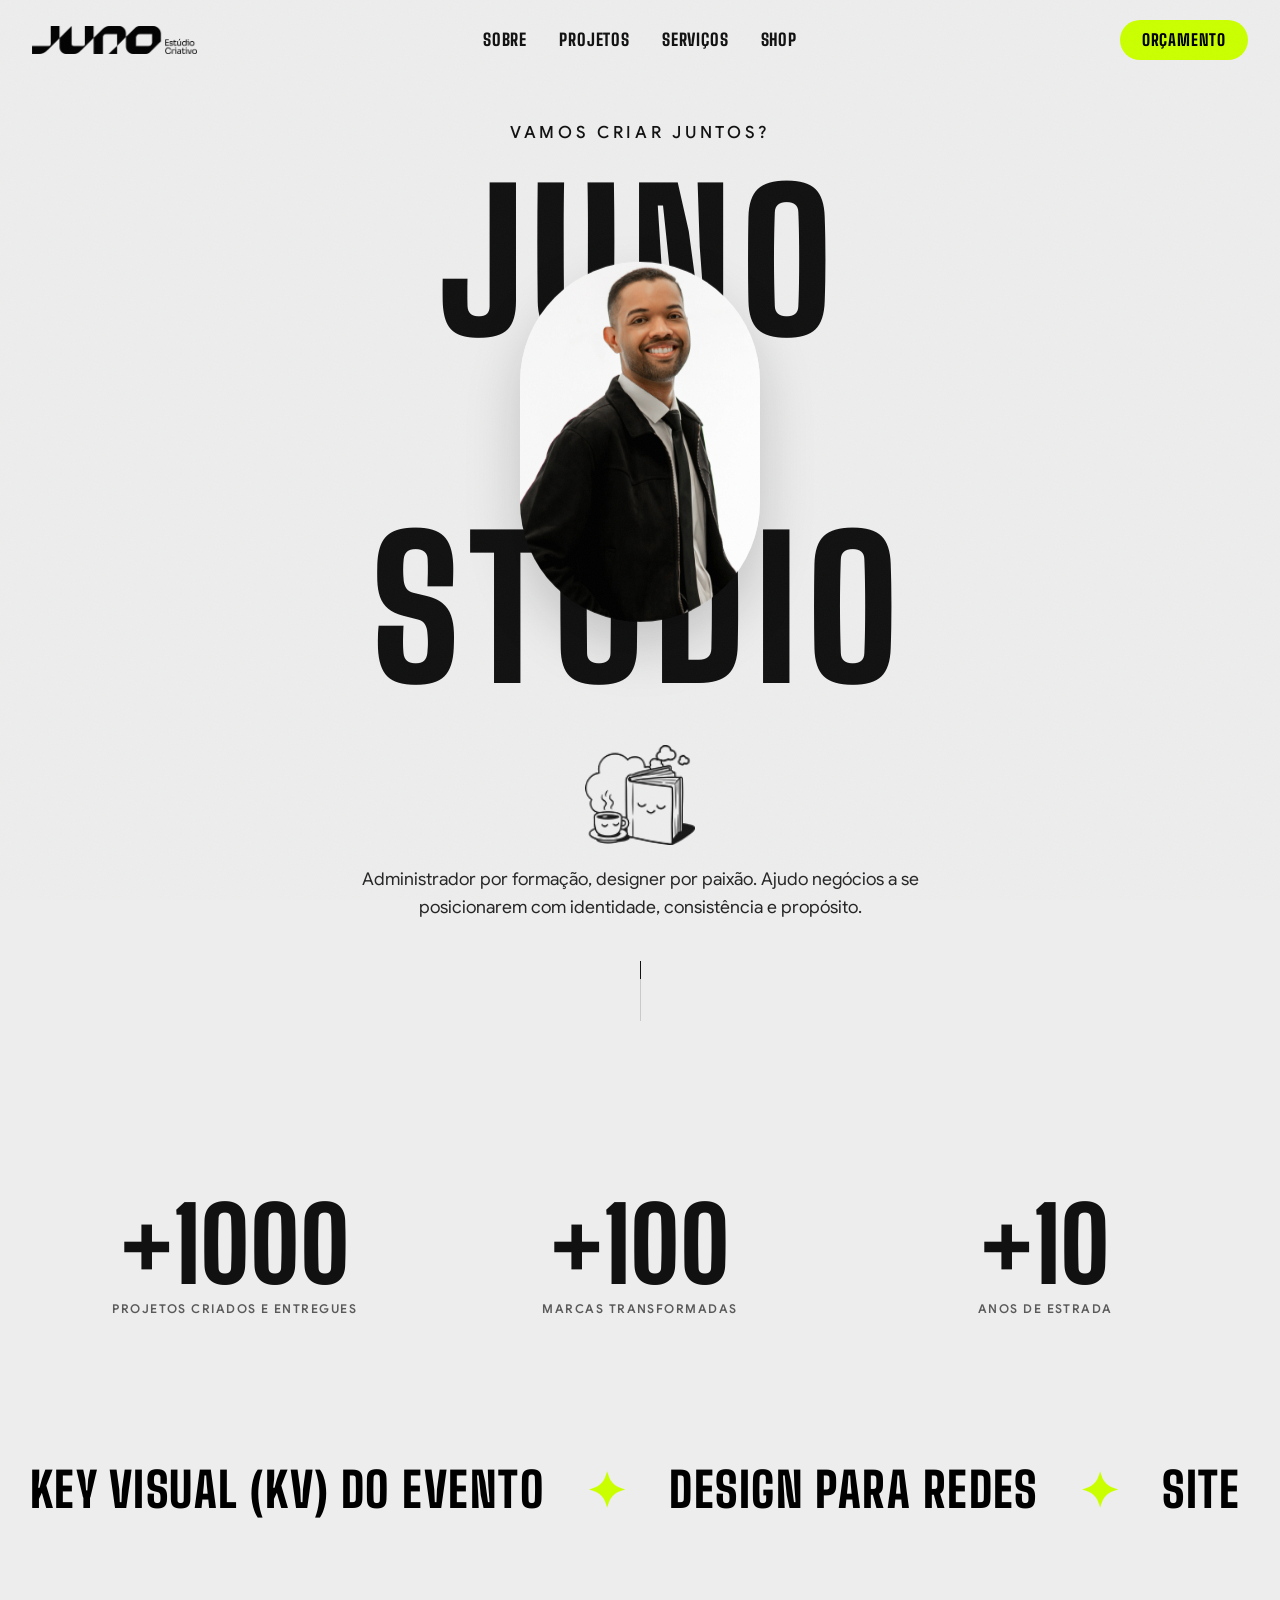
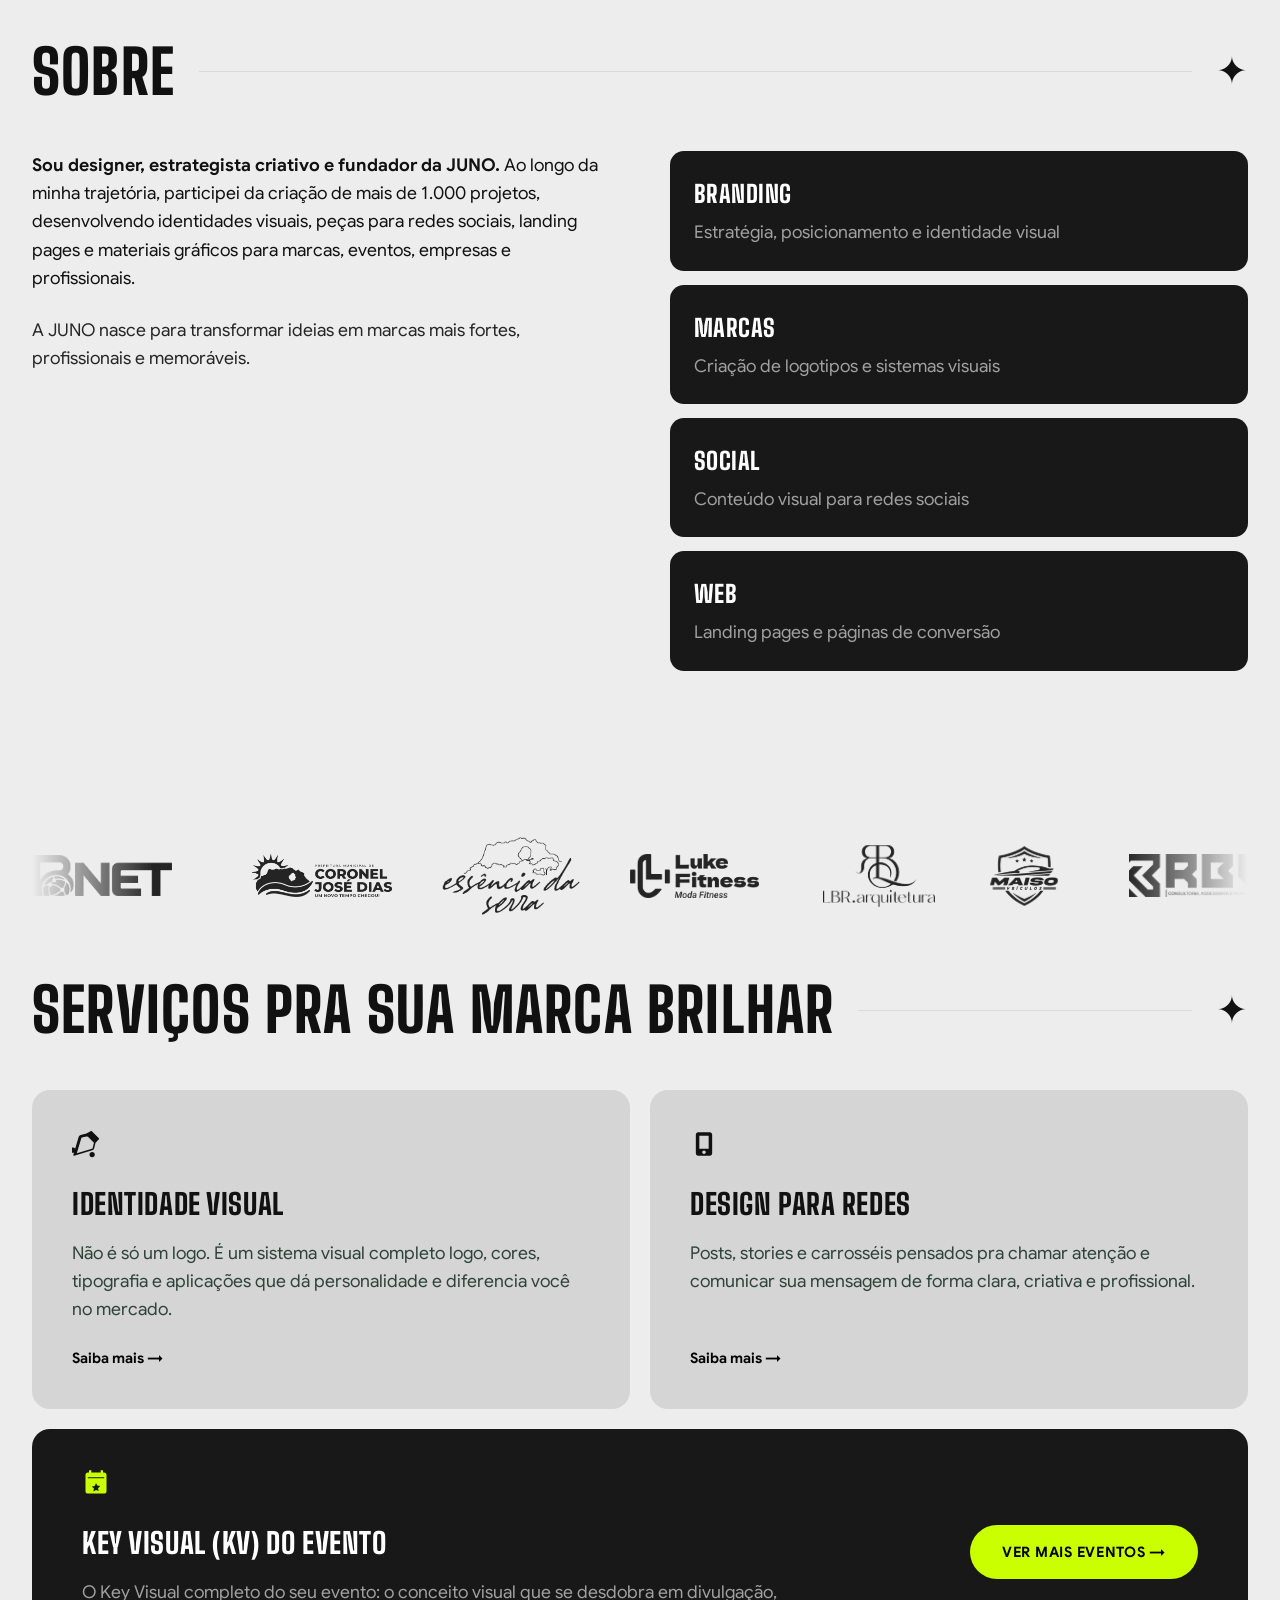
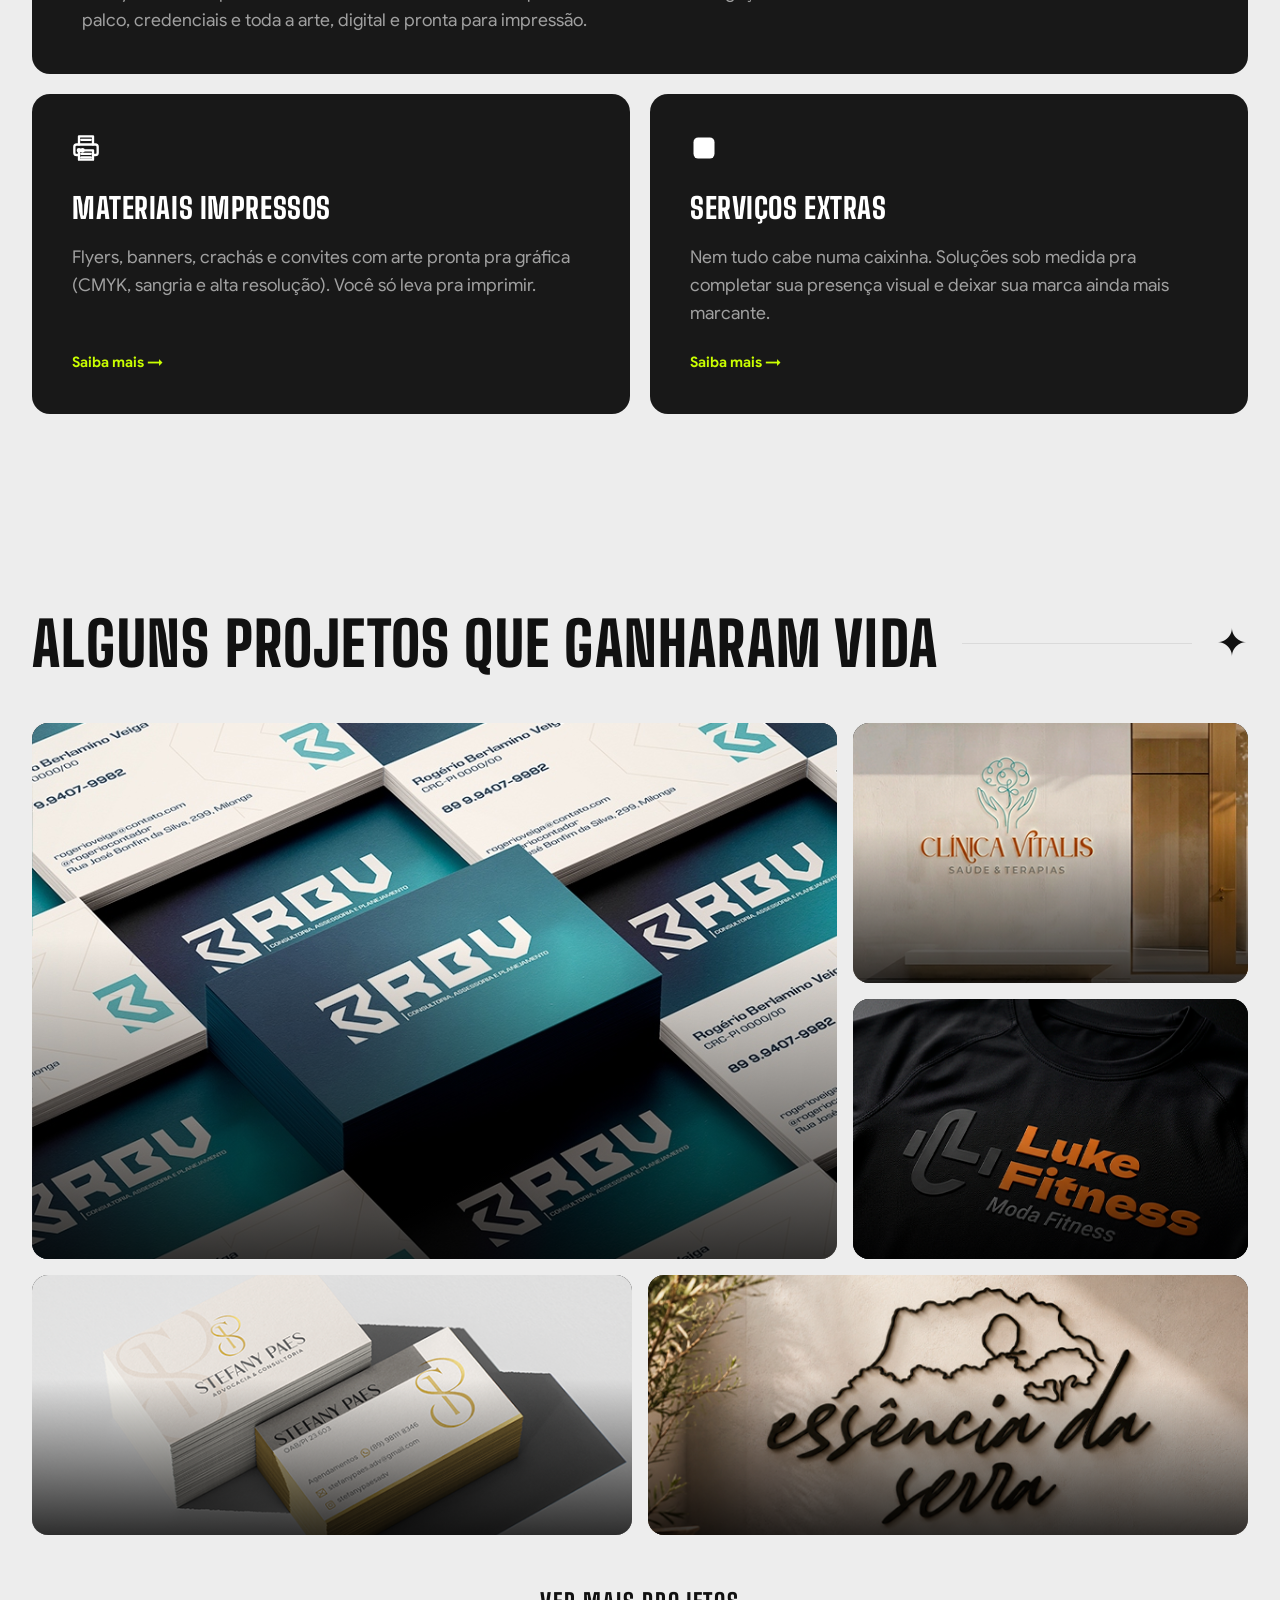
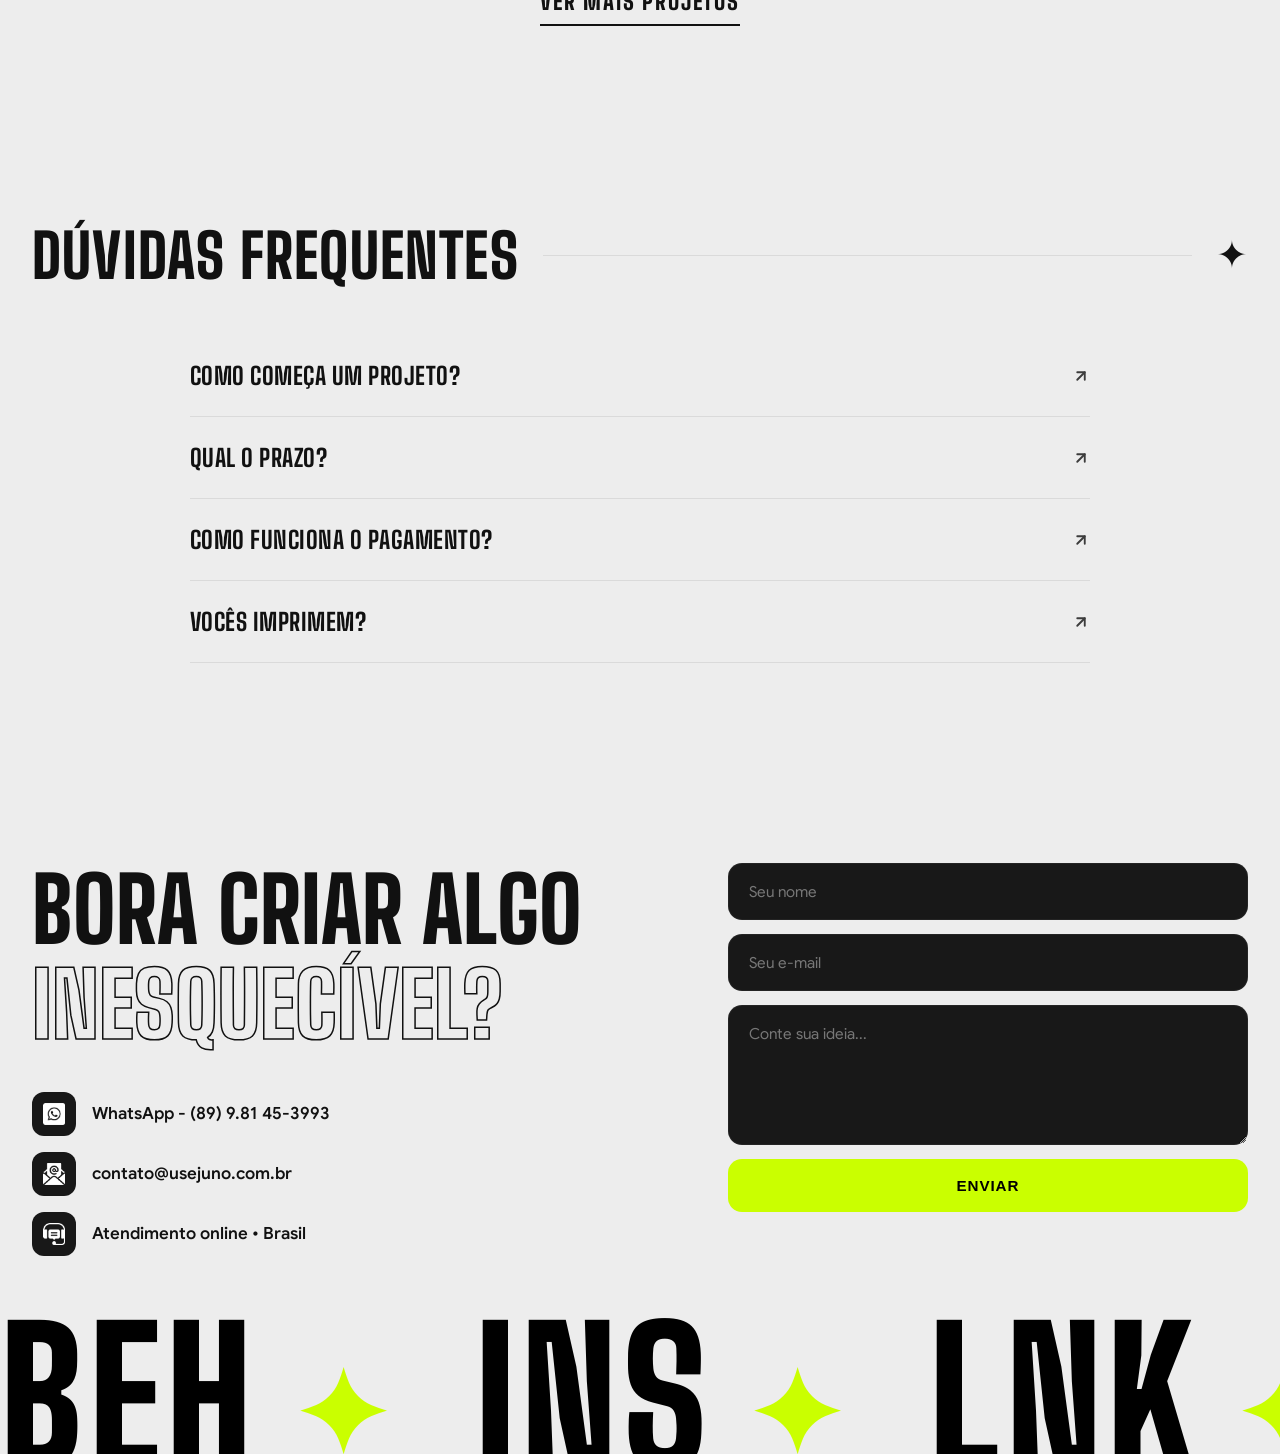
==== commit c352943b: "feat: add JUNO favicon to all pages Add favicon.ico at the site root plus 32px, 192px and Apple touc" ====
--- a/index.html
+++ b/index.html
@@ -4,6 +4,10 @@
   <meta charset="UTF-8">
   <meta name="viewport" content="width=device-width, initial-scale=1.0">
   <title>JUNO — Estúdio Criativo</title>
+  <link rel="icon" href="/favicon.ico" sizes="any">
+  <link rel="icon" type="image/png" sizes="32x32" href="/images/favicon-32.png">
+  <link rel="icon" type="image/png" sizes="192x192" href="/images/favicon-192.png">
+  <link rel="apple-touch-icon" href="/images/apple-touch-icon.png">
   <link rel="stylesheet" href="style.css?v=7">
 </head>
 <body>
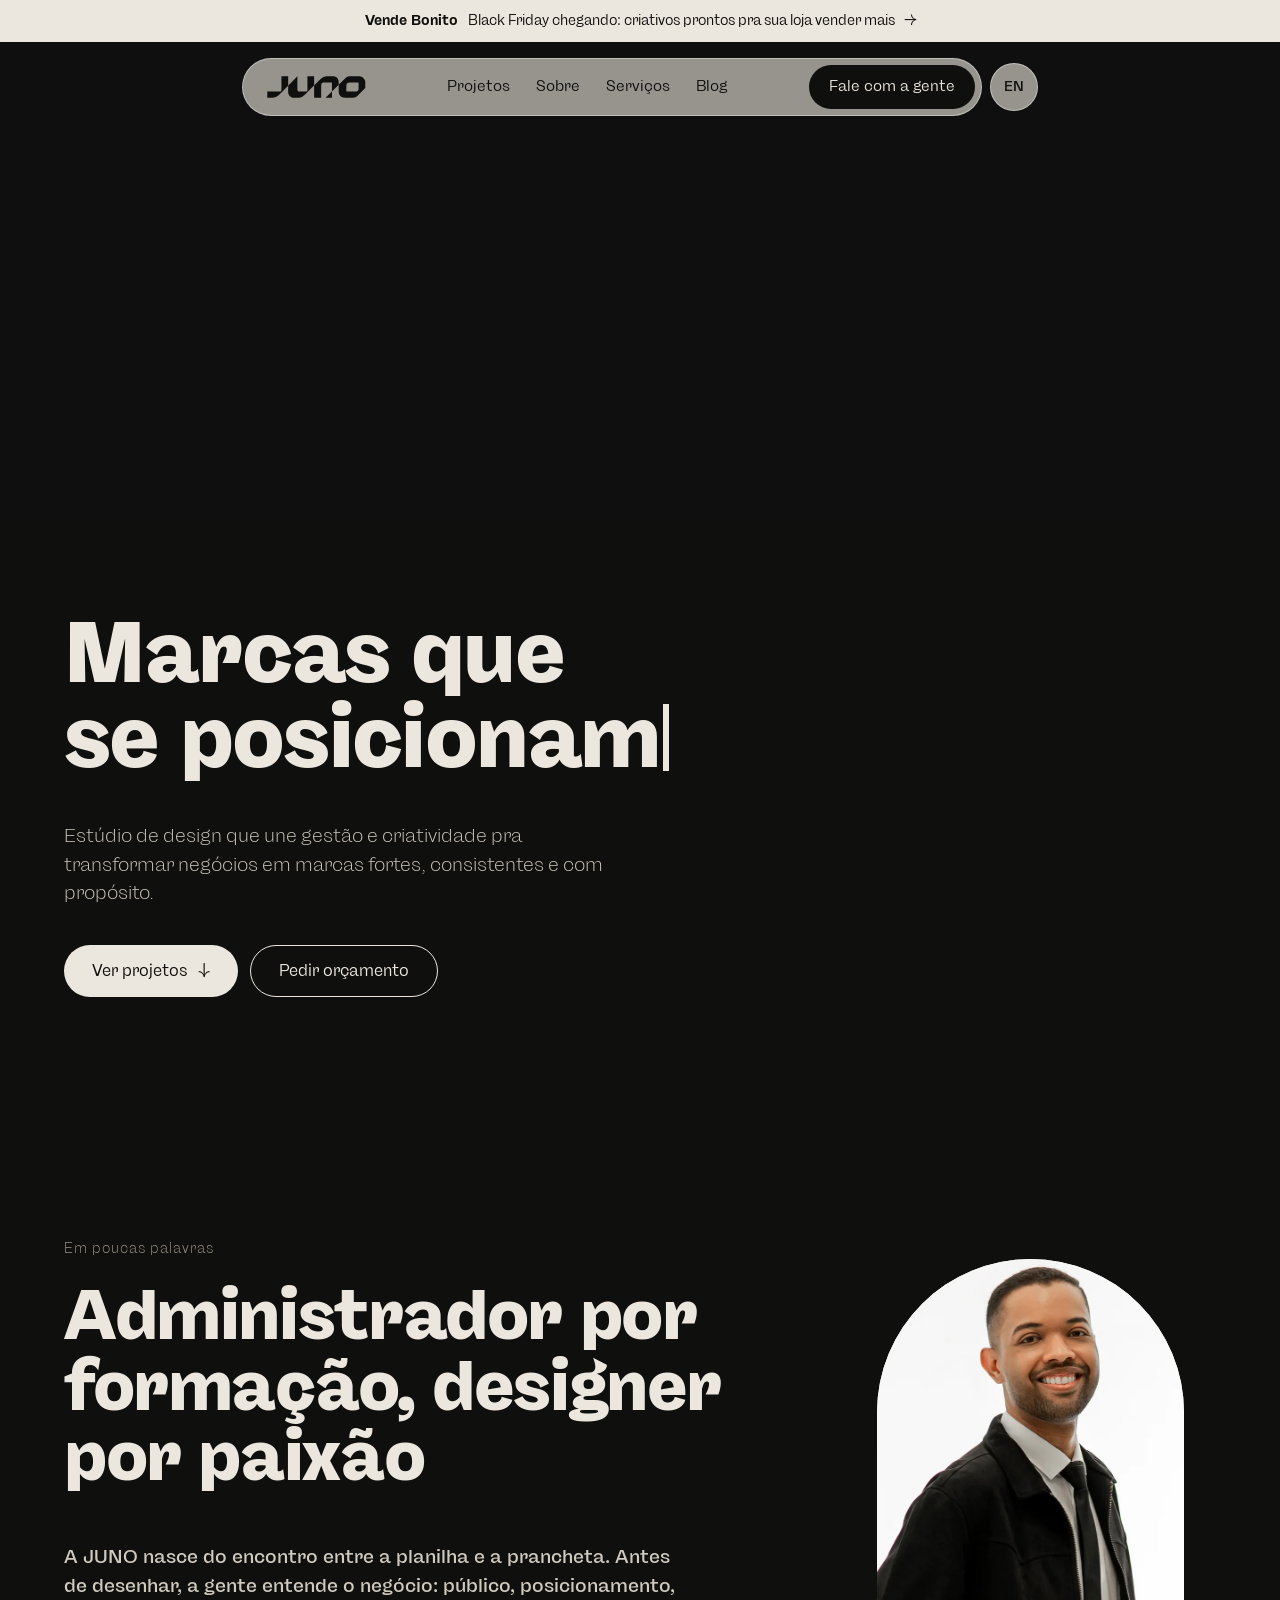
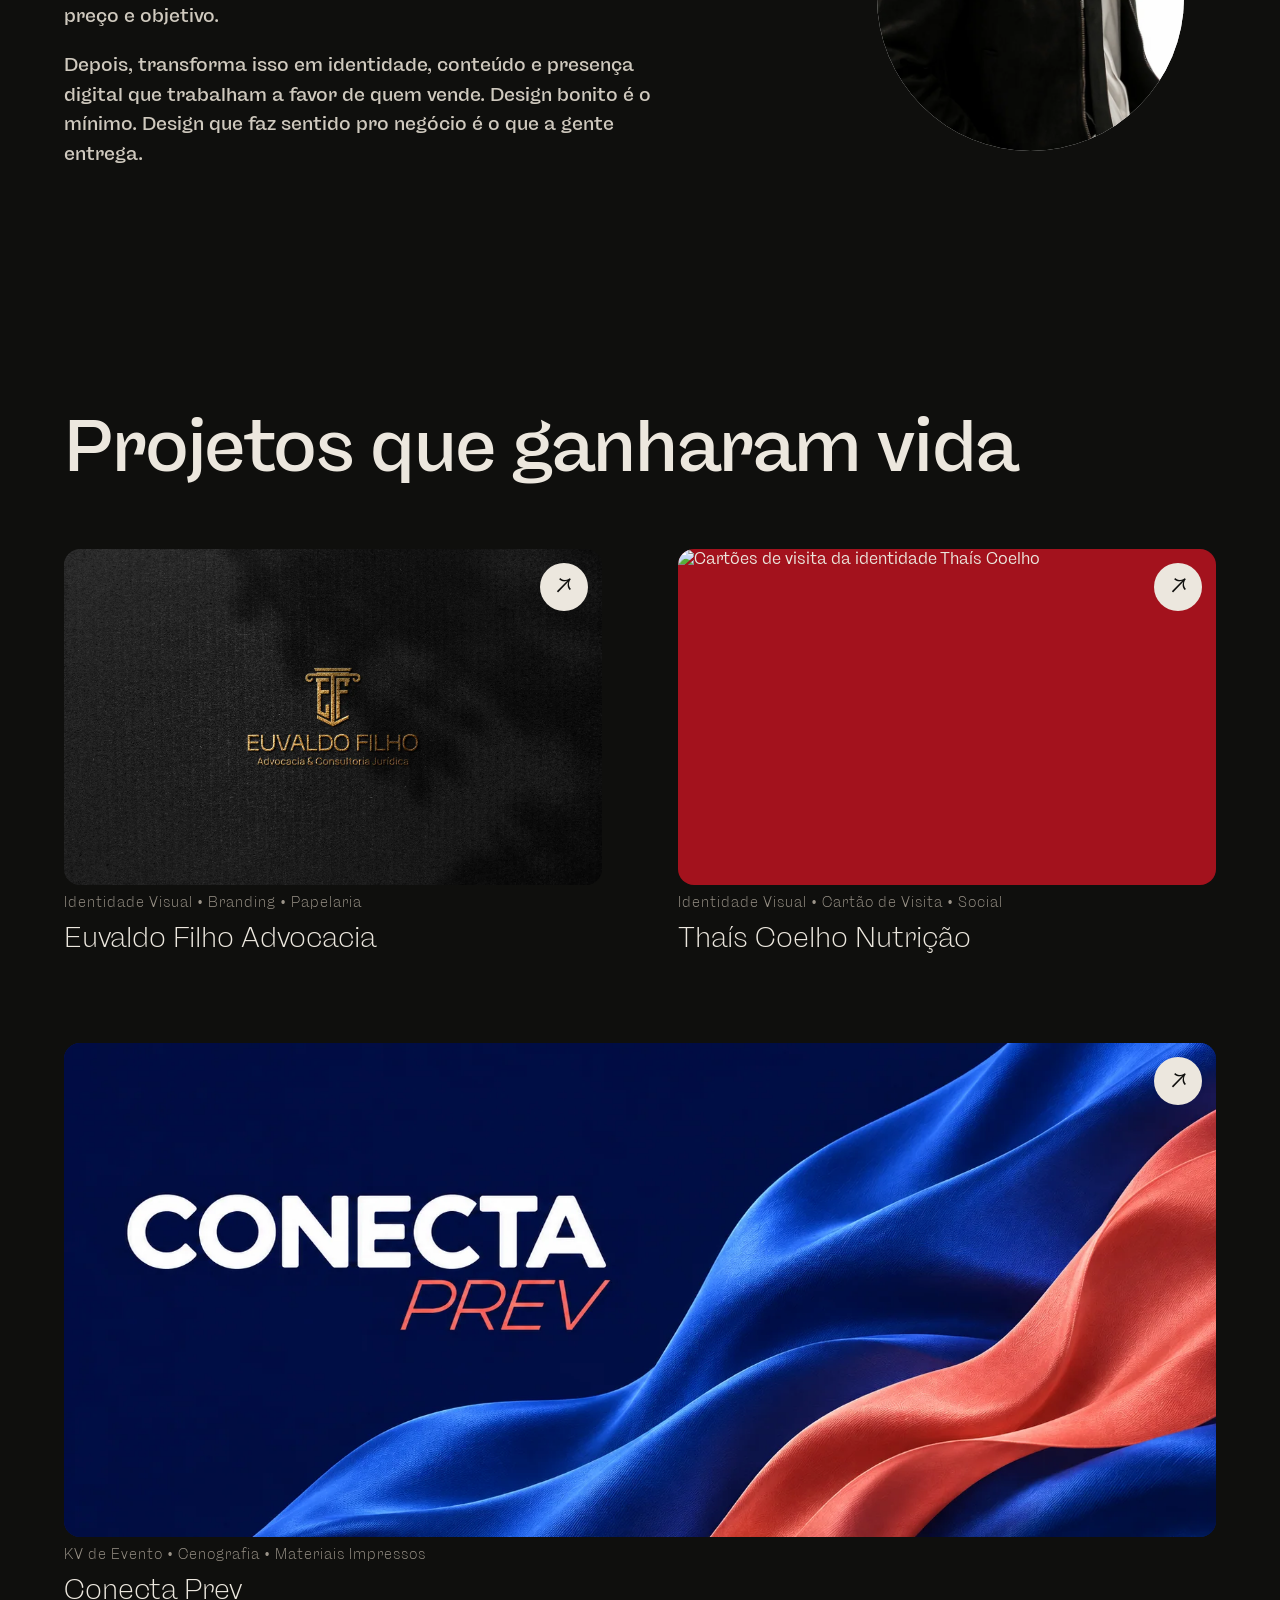
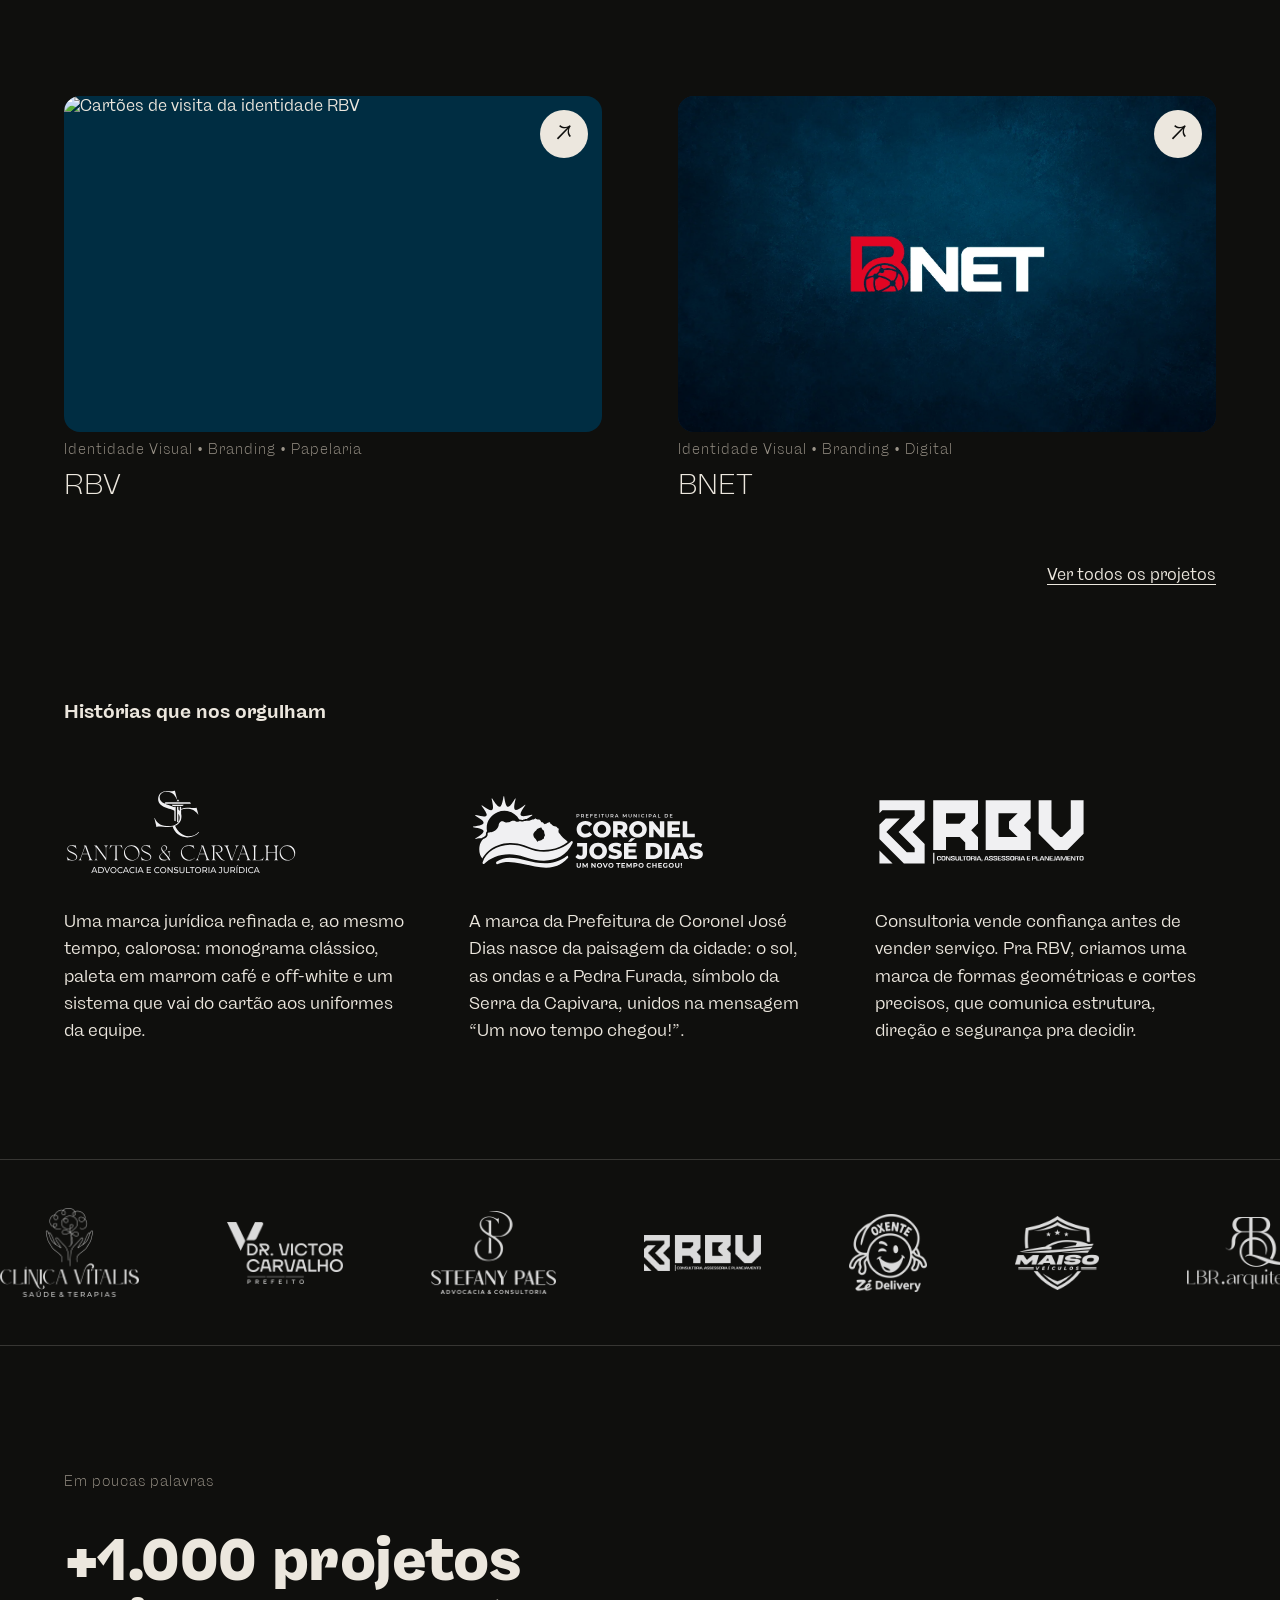
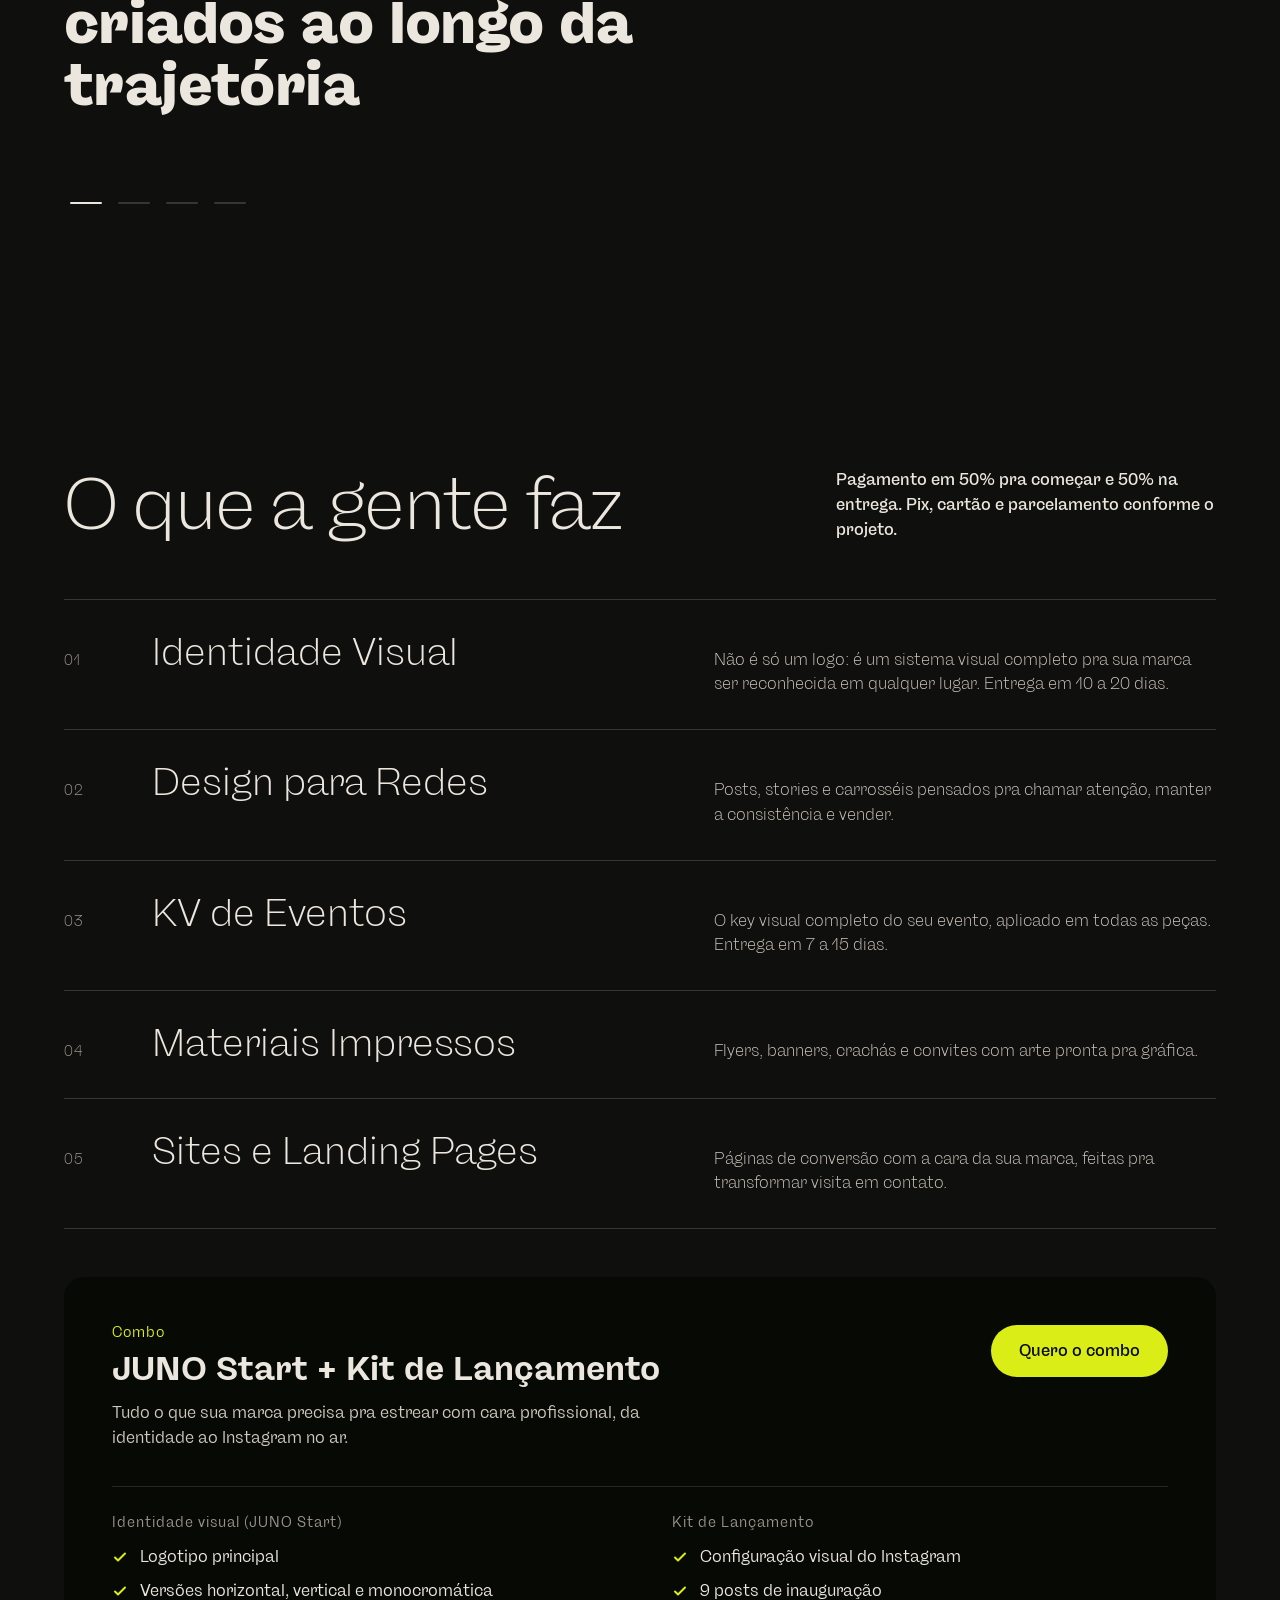
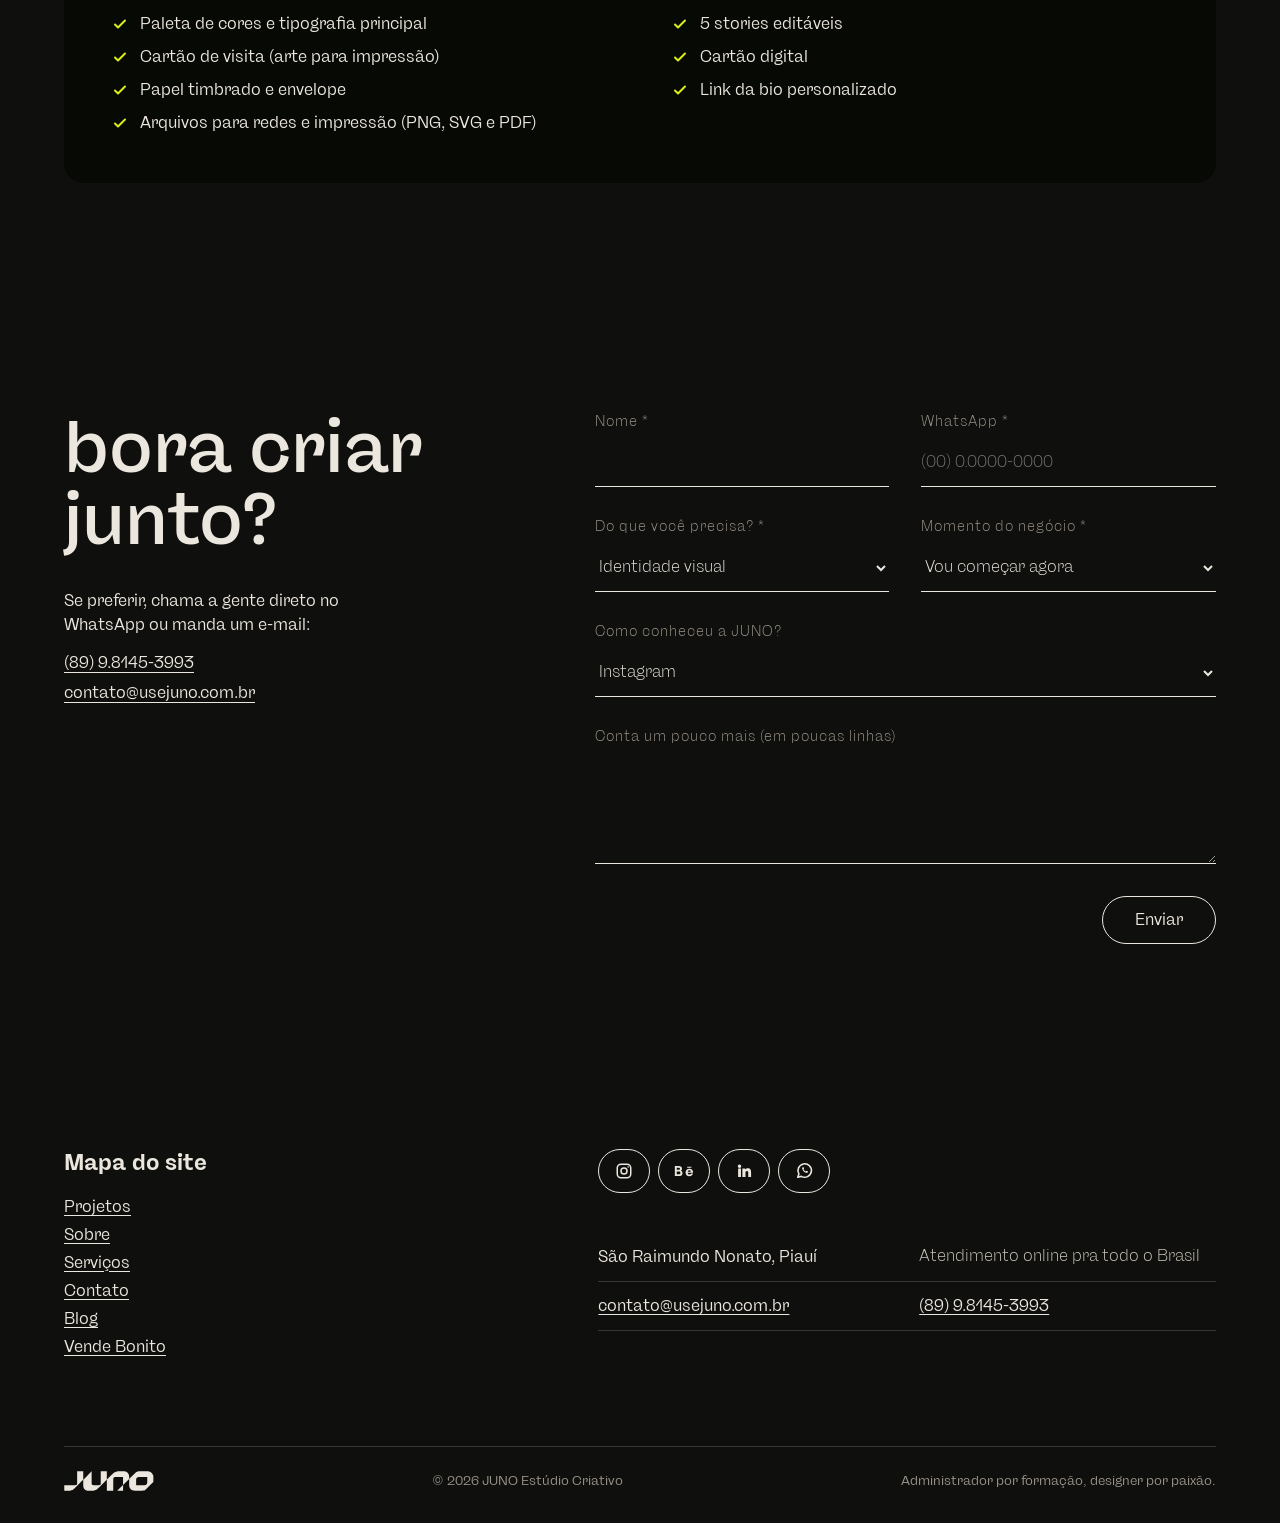
==== commit 32aef1bd: "feat: replace the site with the new JUNO design New home, projects page and blog (blog.html + post.h" ====
--- a/index.html
+++ b/index.html
@@ -1,403 +1,269 @@
-<!DOCTYPE html>
+<!doctype html>
 <html lang="pt-BR">
 <head>
-  <meta charset="UTF-8">
-  <meta name="viewport" content="width=device-width, initial-scale=1.0">
-  <title>JUNO — Estúdio Criativo</title>
-  <link rel="icon" href="/favicon.ico" sizes="any">
-  <link rel="icon" type="image/png" sizes="32x32" href="/images/favicon-32.png">
-  <link rel="icon" type="image/png" sizes="192x192" href="/images/favicon-192.png">
-  <link rel="apple-touch-icon" href="/images/apple-touch-icon.png">
-  <link rel="stylesheet" href="style.css?v=7">
+<meta charset="utf-8">
+<meta name="viewport" content="width=device-width, initial-scale=1">
+<title>JUNO Estúdio Criativo</title>
+<meta name="description" content="Estúdio de design que une gestão e criatividade pra transformar negócios em marcas fortes, consistentes e com propósito.">
+<link rel="icon" href="/favicon.ico" sizes="any">
+<link rel="apple-touch-icon" href="/images/apple-touch-icon.png">
+<link rel="icon" href="assets/img/favicon.svg" type="image/svg+xml">
+<link rel="stylesheet" href="assets/css/base.css">
+<style>
+.t-dark{--bg:#0F0F0D;--fg:#ECE7DE;--mute:#9C958A;--body:#CFC9BE;--line:rgba(236,231,222,.18);--inv:1}
+.t-light{--bg:#ECE7DE;--fg:#0F0F0D;--mute:#5E5850;--body:#3F3B35;--line:rgba(15,15,13,.18);--inv:0}
+.sec{background:var(--bg);color:var(--fg)}
+.page{background:#0F0F0D;transition:background-color .8s ease}
+.page.live .sec{background:transparent}
+.page.live.is-dark{background:#0F0F0D}
+.page.live.is-light{background:#ECE7DE}
+.page.live.is-dark .sec{--bg:#0F0F0D;--fg:#ECE7DE;--mute:#9C958A;--body:#CFC9BE;--line:rgba(236,231,222,.18);--inv:1}
+.page.live.is-light .sec{--bg:#ECE7DE;--fg:#0F0F0D;--mute:#5E5850;--body:#3F3B35;--line:rgba(15,15,13,.18);--inv:0}
+.sec,.sec *{transition:color .8s ease,background-color .8s ease,border-color .8s ease,filter .8s ease}
+.logo{filter:invert(var(--inv))}
+.client{filter:brightness(0) invert(var(--inv));opacity:.85}
+@keyframes blink{50%{opacity:0}}
+@keyframes bob{0%,100%{transform:translateY(0)}50%{transform:translateY(-10px)}}
+.caret{display:inline-block;width:.07em;height:.78em;background:currentColor;margin-left:.04em;vertical-align:-0.04em;animation:blink 1s steps(1) infinite}
+.card{text-decoration:none;color:var(--fg);display:flex;flex-direction:column;gap:10px}
+.card:hover{opacity:1}
+.card .cover{transition:transform .6s cubic-bezier(.2,.7,.2,1)}
+.card:hover .cover{transform:scale(1.015)}
+.card .arrow{transition:transform .3s ease}
+.card:hover .arrow{transform:rotate(45deg)}
+.svc{display:flex;flex-wrap:wrap;gap:12px 40px;align-items:baseline;padding:32px 0;border-top:1px solid var(--line);color:var(--fg);text-decoration:none;transition:padding .3s ease}
+.svc:hover{opacity:1;padding-left:16px}
+.marquee{display:flex;align-items:center;width:max-content;animation:marquee 40s linear infinite}
+.field{display:flex;flex-direction:column;gap:8px;flex:1 1 260px}
+.field label{font-size:14px;font-weight:300;letter-spacing:1px;color:var(--mute)}
+.field input,.field select,.field textarea{font:inherit;font-size:16px;font-weight:300;color:var(--fg);background:transparent;border:0;border-bottom:1px solid var(--fg);padding:12px 0;min-height:48px;border-radius:0}
+.field select option{color:#0F0F0D}
+.field textarea{min-height:110px;resize:vertical}
+.field input:focus,.field select:focus,.field textarea:focus{outline:none;border-bottom-width:2px}
+.social{display:inline-flex;align-items:center;justify-content:center;width:52px;height:44px;border:1px solid var(--fg);border-radius:999px;color:var(--fg)}
+.social:hover{opacity:1;background:var(--fg);color:var(--bg)}
+.sitemap a{font-size:16px;font-weight:400;text-decoration:underline;text-underline-offset:3px}
+.combo-btn{display:inline-flex;align-items:center;min-height:52px;padding:0 28px;border-radius:999px;background:#DBED17;color:#070905;text-decoration:none;font-weight:500;font-size:16px}
+.combo-btn:hover{opacity:.88;color:#070905}
+.float-outer{transition:transform .35s cubic-bezier(.2,.7,.2,1);will-change:transform}
+.float-inner{animation:bob 6s ease-in-out infinite}
+.btn-solid{display:inline-flex;align-items:center;gap:10px;min-height:52px;padding:0 28px;border-radius:999px;background:var(--fg);color:var(--bg);text-decoration:none;font-weight:400;font-size:16px}
+.btn-line{display:inline-flex;align-items:center;min-height:52px;padding:0 28px;border-radius:999px;border:1px solid var(--fg);color:var(--fg);text-decoration:none;font-weight:400;font-size:16px}
+.label{margin:0;font-size:14px;font-weight:300;letter-spacing:1px;color:var(--mute)}
+.arrow-dot{position:absolute;right:14px;top:14px;width:48px;height:48px;border-radius:50%;background:#ECE7DE;color:#0F0F0D;display:flex;align-items:center;justify-content:center;font-size:22px}
+.cover-box{position:relative;border-radius:16px;overflow:hidden}
+.cover-box img{position:absolute;inset:0;width:100%;height:100%;object-fit:cover;display:block}
+.dot{width:44px;height:44px;border:0;background:transparent;padding:0;cursor:pointer;display:flex;align-items:center;justify-content:center}
+.dot span{display:block;width:32px;height:2px;border-radius:2px;background:var(--line)}
+.dot[aria-pressed="true"] span{background:var(--fg)}
+@media (prefers-reduced-motion:reduce){.marquee,.float-inner,.caret{animation:none}}
+</style>
 </head>
 <body>
-
-  <!-- NAVBAR -->
-  <nav>
-    <div class="nav-in">
-      <!-- Mobile Burger Button -->
-      <button class="menu-btn" aria-label="Menu">
-        <span></span>
-        <span></span>
-        <span></span>
-      </button>
-
-      <!-- Logo -->
-      <a href="#" class="nav-logo-link">
-        <img class="nav-logo" src="images/logo.png" alt="JUNO Estúdio Criativo">
-      </a>
-
-      <!-- Navigation Links -->
-      <div class="nav-links">
-        <a href="#sobre">Sobre</a>
-        <a href="#portfolio">Projetos</a>
-        <a href="#servicos">Serviços</a>
-        <a href="/em-breve">Shop</a>
-      </div>
-
-      <!-- CTA Button -->
-      <div class="nav-cta">
-        <a href="https://api.whatsapp.com/send/?phone=558981453993&text=Ol%C3%A1%2C+vim+pelo+link+da+bio+da+Juno+Studio+e+gostaria+de+solicitar+um+or%C3%A7amento+para+meu+projeto.&type=phone_number&app_absent=0" target="_blank" class="nav-btn-orcamento">ORÇAMENTO</a>
-      </div>
-    </div>
-  </nav>
-
-  <!-- MOBILE OVERLAY MENU -->
-  <div class="menu-overlay">
-    <div class="menu-overlay-links">
-      <a href="#sobre">Sobre</a>
-      <a href="#portfolio">Projetos</a>
-      <a href="#servicos">Serviços</a>
-      <a href="/em-breve">Shop</a>
-      <a href="#contato">Contato</a>
-    </div>
-    <div class="menu-overlay-cta">
-      <a href="https://api.whatsapp.com/send/?phone=558981453993&text=Ol%C3%A1%2C+vim+pelo+link+da+bio+da+Juno+Studio+e+gostaria+de+solicitar+um+or%C3%A7amento+para+meu+projeto.&type=phone_number&app_absent=0" target="_blank" class="nav-btn-orcamento">ORÇAMENTO</a>
-    </div>
-  </div>
-
-  <!-- HERO SECTION -->
-  <section class="hero">
-    <div class="wrap hero-wrap">
-      <p class="hero-sub">Vamos criar juntos?</p>
-      
-      <div class="hero-title-container">
-        <h1 class="hero-title-line line-top">JUNO</h1>
-        
-        <div class="hero-profile-capsule">
-          <img src="images/profile.png" alt="Juno profile portrait" decoding="async">
-        </div>
-        
-        <h1 class="hero-title-line line-bottom">STUDIO</h1>
-      </div>
-      
-      <div class="hero-illustration">
-        <img src="images/hero_illustration.png" alt="Ilustração Livro e Café">
-      </div>
-      
-      <p class="hero-desc">
-        Administrador por formação, designer por paixão. Ajudo negócios a se posicionarem com identidade, consistência e propósito.
-      </p>
-      
-      <div class="hero-scroll">
-        <div class="scroll-bar">
-          <div class="scroll-bar-in"></div>
-        </div>
-      </div>
-    </div>
-  </section>
-
-  <!-- STATS SECTION -->
-  <section class="hero-stats">
-    <div class="wrap">
-      <div class="nums">
-        <div class="num reveal">
-          <div class="n" data-to="1000">+0</div>
-          <div class="l">Projetos criados e entregues</div>
-        </div>
-        <div class="num reveal">
-          <div class="n" data-to="100">+0</div>
-          <div class="l">Marcas transformadas</div>
-        </div>
-        <div class="num reveal">
-          <div class="n" data-to="10">+0</div>
-          <div class="l">Anos de estrada</div>
-        </div>
-      </div>
-    </div>
-  </section>
-
-  <!-- MARQUEE BANNER -->
-  <div class="mq">
-    <div>
-      <span>KEY VISUAL (KV) DO EVENTO <span class="st">✦</span> DESIGN PARA REDES <span class="st">✦</span> SITE <span class="st">✦</span> IDENTIDADE VISUAL <span class="st">✦</span></span>
-      <span>KEY VISUAL (KV) DO EVENTO <span class="st">✦</span> DESIGN PARA REDES <span class="st">✦</span> SITE <span class="st">✦</span> IDENTIDADE VISUAL <span class="st">✦</span></span>
-      <span>KEY VISUAL (KV) DO EVENTO <span class="st">✦</span> DESIGN PARA REDES <span class="st">✦</span> SITE <span class="st">✦</span> IDENTIDADE VISUAL <span class="st">✦</span></span>
-    </div>
-  </div>
-
-  <!-- ABOUT SECTION -->
-  <section class="about-detail" id="sobre">
-    <div class="wrap">
-      <div class="section-header reveal">
-        <h2>SOBRE</h2>
-        <div class="header-line"></div>
-        <span class="plus-icon">✦</span>
-      </div>
-      
-      <div class="about-grid">
-        <div class="about-left reveal">
-          <p><strong>Sou designer, estrategista criativo e fundador da JUNO.</strong> Ao longo da minha trajetória, participei da criação de mais de 1.000 projetos, desenvolvendo identidades visuais, peças para redes sociais, landing pages e materiais gráficos para marcas, eventos, empresas e profissionais.</p>
-          <p>A JUNO nasce para transformar ideias em marcas mais fortes, profissionais e memoráveis.</p>
-        </div>
-        
-        <div class="about-right reveal">
-          <div class="about-cards">
-            <div class="about-card">
-              <h3>Branding</h3>
-              <p>Estratégia, posicionamento e identidade visual</p>
-            </div>
-            <div class="about-card">
-              <h3>Marcas</h3>
-              <p>Criação de logotipos e sistemas visuais</p>
-            </div>
-            <div class="about-card">
-              <h3>Social</h3>
-              <p>Conteúdo visual para redes sociais</p>
-            </div>
-            <div class="about-card">
-              <h3>Web</h3>
-              <p>Landing pages e páginas de conversão</p>
-            </div>
-          </div>
-        </div>
-      </div>
-    </div>
-  </section>
-
-  <!-- CLIENTS LOGO MARQUEE -->
-  <section class="logo-marquee-section">
-    <div class="wrap">
-      <div class="logo-marquee">
-        <div class="logo-marquee-track">
-          <img src="images/partner_1.png" alt="Bnet Logo">
-          <img src="images/partner_2.png" alt="Coronel Logo">
-          <img src="images/partner_3.png" alt="Essencia Logo">
-          <img src="images/partner_4.png" alt="Luke Logo">
-          <img src="images/partner_5.png" alt="Luma Logo">
-          <img src="images/partner_6.png" alt="Maiso Logo">
-          <img src="images/partner_7.png" alt="RBV Logo">
-          <img src="images/partner_8.png" alt="Stefanny Logo">
-          <img src="images/partner_9.png" alt="Victor Logo">
-          <img src="images/partner_10.png" alt="Vitalis Logo">
-          <img src="images/partner_11.png" alt="Oxente Ze Logo">
-        </div>
-        <div class="logo-marquee-track" aria-hidden="true">
-          <img src="images/partner_1.png" alt="Bnet Logo">
-          <img src="images/partner_2.png" alt="Coronel Logo">
-          <img src="images/partner_3.png" alt="Essencia Logo">
-          <img src="images/partner_4.png" alt="Luke Logo">
-          <img src="images/partner_5.png" alt="Luma Logo">
-          <img src="images/partner_6.png" alt="Maiso Logo">
-          <img src="images/partner_7.png" alt="RBV Logo">
-          <img src="images/partner_8.png" alt="Stefanny Logo">
-          <img src="images/partner_9.png" alt="Victor Logo">
-          <img src="images/partner_10.png" alt="Vitalis Logo">
-          <img src="images/partner_11.png" alt="Oxente Ze Logo">
-        </div>
-      </div>
-    </div>
-  </section>
-
-  <!-- SERVICES SECTION -->
-  <section class="services" id="servicos">
-    <div class="wrap">
-      <div class="section-header reveal">
-        <h2>SERVIÇOS PRA SUA MARCA BRILHAR</h2>
-        <div class="header-line"></div>
-        <span class="plus-icon">✦</span>
-      </div>
-
-      <div class="sgrid">
-        <!-- Card 1: Identidade Visual -->
-        <div class="svc reveal card-gray">
-          <div class="ic">
-            <svg viewBox="0 0 16 16" fill="currentColor" width="28" height="28">
-              <path fill-rule="evenodd" d="M10.646.646a.5.5 0 0 1 .708 0l4 4a.5.5 0 0 1 0 .708l-1.902 1.902-.829 3.313a1.5 1.5 0 0 1-1.024 1.073L1.254 14.746a.5.5 0 0 1-.5-.5l3.073-10.365a1.5 1.5 0 0 1 1.073-1.024l3.313-.829L10.646.646zm-1.8 2.908l-3.173.793a.5.5 0 0 0-.358.342l-2.57 8.665 8.665-2.57a.5.5 0 0 0 .342-.358l.793-3.173-3.702-3.702z"/>
-              <path fill-rule="evenodd" d="M14 4.5a1.5 1.5 0 1 1-3 0 1.5 1.5 0 0 1 3 0zm-12 7a1.5 1.5 0 1 1-3 0 1.5 1.5 0 0 1 3 0zm11 2.5a1.5 1.5 0 1 1-3 0 1.5 1.5 0 0 1 3 0z"/>
-            </svg>
-          </div>
-          <h3>IDENTIDADE VISUAL</h3>
-          <p>Não é só um logo. É um sistema visual completo logo, cores, tipografia e aplicações que dá personalidade e diferencia você no mercado.</p>
-          <a href="https://api.whatsapp.com/send/?phone=558981453993&text=Ol%C3%A1%2C+vim+pelo+link+da+bio+da+Juno+Studio+e+gostaria+de+solicitar+um+or%C3%A7amento+para+meu+projeto.&type=phone_number&app_absent=0" target="_blank" class="more">Saiba mais &rarr;</a>
-        </div>
-        
-        <!-- Card 2: Design para Redes -->
-        <div class="svc reveal card-gray">
-          <div class="ic">
-            <svg viewBox="0 0 24 24" fill="currentColor" fill-rule="evenodd" clip-rule="evenodd" width="28" height="28">
-              <path d="M17 2H7c-1.1 0-2 .9-2 2v16c0 1.1.9 2 2 2h10c1.1 0 2-.9 2-2V4c0-1.1-.9-2-2-2zM8 5h8v11H8V5zm4 12.5c-.83 0-1.5.67-1.5 1.5s.67 1.5 1.5 1.5 1.5-.67 1.5-1.5-.67-1.5-1.5-1.5z"/>
-            </svg>
-          </div>
-          <h3>DESIGN PARA REDES</h3>
-          <p>Posts, stories e carrosséis pensados pra chamar atenção e comunicar sua mensagem de forma clara, criativa e profissional.</p>
-          <a href="https://api.whatsapp.com/send/?phone=558981453993&text=Ol%C3%A1%2C+vim+pelo+link+da+bio+da+Juno+Studio+e+gostaria+de+solicitar+um+or%C3%A7amento+para+meu+projeto.&type=phone_number&app_absent=0" target="_blank" class="more">Saiba mais &rarr;</a>
-        </div>
-        
-        <!-- Card 3: KV de Eventos (Destaque Largo) -->
-        <div class="svc feat reveal card-dark">
-          <div class="feat-content">
-            <div class="ic">
-              <svg viewBox="0 0 24 24" fill="currentColor" fill-rule="evenodd" clip-rule="evenodd" width="28" height="28">
-                <path d="M19 3h-1V1h-2v2H8V1H6v2H5c-1.1 0-2 .9-2 2v14c0 1.1.9 2 2 2h14c1.1 0 2-.9 2-2V5c0-1.1-.9-2-2-2zm0 5H5V7h14v1zm-7 10l-2.2 1.2.4-2.5-1.8-1.8 2.5-.4L12 12l1.1 2.2 2.5.4-1.8 1.8.4 2.5L12 18z"/>
-              </svg>
-            </div>
-            <h3>KEY VISUAL (KV) DO EVENTO</h3>
-            <p>O Key Visual completo do seu evento: o conceito visual que se desdobra em divulgação, palco, credenciais e toda a arte, digital e pronta para impressão.</p>
-          </div>
-          <a href="/kv-de-eventos" class="btn btn-lime">Ver mais eventos &rarr;</a>
-        </div>
-        
-        <!-- Card 4: Materiais Impressos -->
-        <div class="svc reveal card-dark">
-          <div class="ic">
-            <svg viewBox="0 0 24 24" fill="none" stroke="currentColor" stroke-width="2" stroke-linecap="round" stroke-linejoin="round" width="28" height="28">
-              <path d="M6 9V2h12v7"/>
-              <line x1="8" y1="5" x2="16" y2="5"/>
-              <path d="M6 18H4a2 2 0 0 1-2-2v-5a2 2 0 0 1 2-2h16a2 2 0 0 1 2 2v5a2 2 0 0 1-2 2h-2"/>
-              <circle cx="6" cy="14" r="1" fill="currentColor"/>
-              <circle cx="9" cy="14" r="1" fill="currentColor"/>
-              <path d="M6 14h12v8H6z"/>
-              <line x1="8" y1="17" x2="16" y2="17"/>
-              <line x1="8" y1="20" x2="16" y2="20"/>
-            </svg>
-          </div>
-          <h3>MATERIAIS IMPRESSOS</h3>
-          <p>Flyers, banners, crachás e convites com arte pronta pra gráfica (CMYK, sangria e alta resolução). Você só leva pra imprimir.</p>
-          <a href="https://api.whatsapp.com/send/?phone=558981453993&text=Ol%C3%A1%2C+vim+pelo+link+da+bio+da+Juno+Studio+e+gostaria+de+solicitar+um+or%C3%A7amento+para+meu+projeto.&type=phone_number&app_absent=0" target="_blank" class="more">Saiba mais &rarr;</a>
-        </div>
-        
-        <!-- Card 5: Serviços Extras -->
-        <div class="svc reveal card-dark">
-          <div class="ic">
-            <svg viewBox="0 0 24 24" fill="currentColor" fill-rule="evenodd" clip-rule="evenodd" width="28" height="28">
-              <rect x="3" y="3" width="18" height="18" rx="4" ry="4" />
-              <path d="M12 6.5l1.5 3.1 3.4.5-2.5 2.4.6 3.4-3-1.6-3 1.6.6-3.4-2.5-2.4 3.4-.5 1.5-3.1z"/>
-            </svg>
-          </div>
-          <h3>SERVIÇOS EXTRAS</h3>
-          <p>Nem tudo cabe numa caixinha. Soluções sob medida pra completar sua presença visual e deixar sua marca ainda mais marcante.</p>
-          <a href="https://api.whatsapp.com/send/?phone=558981453993&text=Ol%C3%A1%2C+vim+pelo+link+da+bio+da+Juno+Studio+e+gostaria+de+solicitar+um+or%C3%A7amento+para+meu+projeto.&type=phone_number&app_absent=0" target="_blank" class="more">Saiba mais &rarr;</a>
-        </div>
-      </div>
-    </div>
-  </section>
-
-  <!-- PORTFOLIO SECTION -->
-  <section id="portfolio">
-    <div class="wrap">
-      <div class="section-header reveal">
-        <h2>ALGUNS PROJETOS QUE GANHARAM VIDA</h2>
-        <div class="header-line"></div>
-        <span class="plus-icon">✦</span>
-      </div>
-
-      <div class="pf">
-        <!-- 5 Projects in layout -->
-        <div class="proj s4 tall reveal">
-          <div class="img i1"></div>
-        </div>
-        <div class="proj s2 reveal">
-          <div class="img i2"></div>
-        </div>
-        <div class="proj s2 reveal">
-          <div class="img i3"></div>
-        </div>
-        <div class="proj s3 reveal">
-          <div class="img i4"></div>
-        </div>
-        <div class="proj s3 reveal">
-          <div class="img i5"></div>
-        </div>
-      </div>
-      
-      <div class="portfolio-more-link reveal">
-        <a href="https://www.behance.net/jniorferrera/appreciated" target="_blank">VER MAIS PROJETOS </a>
-      </div>
-    </div>
-  </section>
-
-  <!-- FAQ SECTION -->
-  <section id="faq">
-    <div class="wrap">
-      <div class="section-header reveal">
-        <h2>DÚVIDAS FREQUENTES</h2>
-        <div class="header-line"></div>
-        <span class="plus-icon">✦</span>
-      </div>
-      
-      <div class="faq-wrap">
-        <div class="qa">
-          <button class="qbtn"><strong>COMO COMEÇA UM PROJETO?</strong> <span class="pm"><svg class="arrow-svg" viewBox="0 0 24 24" fill="none" stroke="currentColor" stroke-width="2.5" stroke-linecap="round" stroke-linejoin="round"><line x1="7" y1="17" x2="17" y2="7"></line><polyline points="7 7 17 7 17 17"></polyline></svg></span></button>
-          <div class="ans">
-            <p>Você chama a gente no WhatsApp, conversamos sobre o que precisa, enviamos uma proposta com escopo e prazo, e ao aprovar, mãos à obra.</p>
-          </div>
-        </div>
-        <div class="qa">
-          <button class="qbtn"><strong>QUAL O PRAZO?</strong> <span class="pm"><svg class="arrow-svg" viewBox="0 0 24 24" fill="none" stroke="currentColor" stroke-width="2.5" stroke-linecap="round" stroke-linejoin="round"><line x1="7" y1="17" x2="17" y2="7"></line><polyline points="7 7 17 7 17 17"></polyline></svg></span></button>
-          <div class="ans">
-            <p>Identidade visual leva de 10 a 20 dias; KV de evento, de 7 a 15. Tudo combinado antes de começar.</p>
-          </div>
-        </div>
-        <div class="qa">
-          <button class="qbtn"><strong>COMO FUNCIONA O PAGAMENTO?</strong> <span class="pm"><svg class="arrow-svg" viewBox="0 0 24 24" fill="none" stroke="currentColor" stroke-width="2.5" stroke-linecap="round" stroke-linejoin="round"><line x1="7" y1="17" x2="17" y2="7"></line><polyline points="7 7 17 7 17 17"></polyline></svg></span></button>
-          <div class="ans">
-            <p>50% pra iniciar e 50% na entrega. Pix, cartão e parcelamento conforme o projeto.</p>
-          </div>
-        </div>
-        <div class="qa">
-          <button class="qbtn"><strong>VOCÊS IMPRIMEM?</strong> <span class="pm"><svg class="arrow-svg" viewBox="0 0 24 24" fill="none" stroke="currentColor" stroke-width="2.5" stroke-linecap="round" stroke-linejoin="round"><line x1="7" y1="17" x2="17" y2="7"></line><polyline points="7 7 17 7 17 17"></polyline></svg></span></button>
-          <div class="ans">
-            <p>Entregamos a arte pronta pra impressão (CMYK, sangria, alta resolução); a impressão fica por sua conta. Indicamos gráficas de confiança.</p>
-          </div>
-        </div>
-      </div>
-    </div>
-  </section>
-
-  <!-- CONTACT SECTION -->
-  <section class="contact" id="contato">
-    <div class="wrap">
-      <div class="cgrid">
-        <div class="contact-info reveal">
-          <h2>BORA CRIAR ALGO <span class="outline-text">INESQUECÍVEL?</span></h2>
-          <div class="cways">
-            <a href="https://api.whatsapp.com/send/?phone=558981453993&text=Ol%C3%A1%2C+vim+pelo+link+da+bio+da+Juno+Studio+e+gostaria+de+solicitar+um+or%C3%A7amento+para+meu+projeto.&type=phone_number&app_absent=0" class="way" target="_blank">
-              <span class="i">
-                <img src="images/whatsapp_5968850.png" alt="WhatsApp">
-              </span>
-              WhatsApp - (89) 9.81 45-3993
-            </a>
-            <a href="mailto:contato@usejuno.com.br" class="way">
-              <span class="i">
-                <img src="images/mail_484579.png" alt="E-mail">
-              </span>
-              contato@usejuno.com.br
-            </a>
-            <div class="way">
-              <span class="i">
-                <img src="images/headphone_5084648.png" alt="Atendimento">
-              </span>
-              Atendimento online • Brasil
-            </div>
-          </div>
-        </div>
-        
-        <div class="cform reveal">
-          <input type="text" placeholder="Seu nome">
-          <input type="email" placeholder="Seu e-mail">
-          <textarea placeholder="Conte sua ideia..."></textarea>
-          <button class="btn btn-lime-submit" onclick="alert('Conecte este formulário ao seu e-mail ou WhatsApp.')">ENVIAR</button>
-        </div>
-      </div>
-    </div>
-  <!-- FOOTER MARQUEE -->
-  <footer class="foot-marquee-section">
-    <div class="mq foot-mq">
-      <div>
-        <a href="https://www.behance.net/jniorferrera/appreciated" target="_blank">BEH</a><span class="st">✦</span>
-        <a href="https://www.instagram.com/junojpeg?igsh=MXJ0cDEyYmU4aWRxZw%3D%3D" target="_blank">INS</a><span class="st">✦</span>
-        <a href="https://www.linkedin.com/company/studio-junoco/" target="_blank">LNK</a><span class="st">✦</span>
-        <a href="https://www.behance.net/jniorferrera/appreciated" target="_blank">BEH</a><span class="st">✦</span>
-        <a href="https://www.instagram.com/junojpeg?igsh=MXJ0cDEyYmU4aWRxZw%3D%3D" target="_blank">INS</a><span class="st">✦</span>
-        <a href="https://www.linkedin.com/company/studio-junoco/" target="_blank">LNK</a><span class="st">✦</span>
-        <a href="https://www.behance.net/jniorferrera/appreciated" target="_blank">BEH</a><span class="st">✦</span>
-        <a href="https://www.instagram.com/junojpeg?igsh=MXJ0cDEyYmU4aWRxZw%3D%3D" target="_blank">INS</a><span class="st">✦</span>
-        <a href="https://www.linkedin.com/company/studio-junoco/" target="_blank">LNK</a><span class="st">✦</span>
-      </div>
-    </div>
-  </footer>
-
-  <script src="script.js?v=5" defer></script>
+<div class="page is-dark" id="page">
+
+<a href="https://usejuno.com.br/vendebonito" style="display: flex; justify-content: center; align-items: center; gap: 10px; flex-wrap: wrap; padding: 12px 20px; background: #ECE7DE; color: #0F0F0D; text-decoration: none; font-size: 14px; font-weight: 400; text-align: center">
+<strong style="font-weight: 700">Vende Bonito</strong>
+<span data-t="bar"></span>
+<span aria-hidden="true">→</span>
+</a>
+
+<header style="position: sticky; top: 16px; z-index: 50; height: 0">
+<div style="display: flex; justify-content: center; align-items: center; gap: 8px; padding: 16px 20px 0">
+<nav aria-label="Principal" class="nav glass-light" id="nav">
+<a href="#topo" aria-label="JUNO" class="juno-logo" style="display: block; height: 22px; color: inherit"></a>
+<div class="navlinks">
+<a class="navlink" href="projetos.html" data-t="navWork"></a>
+<a class="navlink" href="#sobre" data-t="navAbout"></a>
+<a class="navlink" href="#servicos" data-t="navServices"></a>
+<a class="navlink" href="blog.html">Blog</a>
+</div>
+<a class="cta" href="https://wa.me/5589981453993" data-wa="general" data-t="navCta"></a>
+</nav>
+<button type="button" class="langbtn glass-light" id="langbtn" data-t="langBtn" data-t-aria="langAria"></button>
+</div>
+</header>
+
+<!-- HERO -->
+<section id="topo" class="sec t-dark" data-theme="dark" style="padding: 0 0 clamp(72px, 9vw, 120px)">
+<div style="position: relative; width: 100%; aspect-ratio: 8 / 3; min-height: 240px; overflow: hidden; background: #0F0F0F">
+<video id="hero-video" src="assets/video/juno-motion.mp4" autoplay muted loop playsinline aria-label="JUNO" style="position: absolute; inset: 0; width: 100%; height: 100%; object-fit: cover; display: block"></video>
+</div>
+<div class="wrap" style="padding-top: clamp(56px, 7vw, 96px)">
+<h1 style="margin: 0; font-weight: 900; font-size: clamp(48px, 6.7vw, 96px); line-height: 1; letter-spacing: -0.02em; max-width: 12ch"><span data-t="heroLead"></span> <span style="display: block; min-height: 1em"><span id="typed"></span><span class="caret"></span></span></h1>
+<p style="margin: 40px 0 0; max-width: 540px; font-size: 19px; font-weight: 300; line-height: 1.5; color: var(--body)" data-t="heroSub"></p>
+<div style="display: flex; flex-wrap: wrap; gap: 12px; margin-top: 36px">
+<a href="#projetos" class="btn-solid"><span data-t="heroBtn1"></span> <span aria-hidden="true">↓</span></a>
+<a href="https://wa.me/5589981453993" data-wa="quote" class="btn-line" data-t="heroBtn2"></a>
+</div>
+</div>
+</section>
+
+<!-- SOBRE -->
+<section id="sobre" class="sec t-dark" data-theme="dark" style="padding: clamp(72px, 9vw, 140px) 0">
+<div class="wrap" style="display: flex; flex-wrap: wrap; align-items: center; gap: 56px clamp(40px, 6vw, 112px)">
+<div style="flex: 1 1 520px; min-width: 0">
+<p class="label" style="margin-bottom: 24px" data-t="fewWords"></p>
+<h2 style="margin: 0; font-weight: 900; font-size: clamp(40px, 5.4vw, 80px); line-height: 1.02; letter-spacing: -0.02em; max-width: 16ch" data-t="aboutTitle"></h2>
+<div style="display: flex; flex-direction: column; gap: 20px; margin-top: 48px; max-width: 620px">
+<p style="margin: 0; font-size: 19px; font-weight: 500; line-height: 1.55; color: var(--body)" data-t="about1"></p>
+<p style="margin: 0; font-size: 19px; font-weight: 500; line-height: 1.55; color: var(--body)" data-t="about2"></p>
+</div>
+</div>
+<div style="flex: 0 0 auto; margin-inline: auto; padding: 32px">
+<div class="float-outer" id="float">
+<div class="float-inner" style="width: clamp(220px, 24vw, 320px); aspect-ratio: 5 / 8; border-radius: 999px; overflow: hidden; background: #F4F4F2">
+<img src="assets/img/junior.webp" data-t-alt="photoAlt" alt="Júnior Ferreira" style="display: block; width: 100%; height: 100%; object-fit: cover; object-position: 50% 12%">
+</div>
+</div>
+</div>
+</div>
+</section>
+
+<!-- PROJETOS -->
+<section id="projetos" class="sec t-light" data-theme="light" style="padding: clamp(80px, 9vw, 140px) 0">
+<div class="wrap">
+<h2 style="margin: 0 0 64px; font-weight: 500; font-size: clamp(44px, 5.6vw, 80px); line-height: 1; letter-spacing: -0.02em" data-t="projTitle"></h2>
+<div style="display: flex; flex-direction: column; gap: clamp(56px, 7vw, 96px)">
+<div id="projRow1" style="display: flex; flex-wrap: wrap; gap: clamp(40px, 6vw, 96px) clamp(24px, 6vw, 96px)"></div>
+<a class="card" href="projetos.html#conecta">
+<div class="cover-box" style="aspect-ratio: 21 / 9; min-height: 280px; background: #0B1F5C">
+<img class="cover" src="assets/img/capas/conecta-prev.webp" data-t-alt="wideAlt" alt="">
+<span class="arrow arrow-dot" aria-hidden="true">↗</span>
+</div>
+<span style="font-size: 14px; font-weight: 300; letter-spacing: 1px; color: var(--mute)" data-t="wideTags"></span>
+<span style="font-size: 28px; font-weight: 300; line-height: 1.15">Conecta Prev</span>
+</a>
+<div id="projRow3" style="display: flex; flex-wrap: wrap; gap: clamp(40px, 6vw, 96px) clamp(24px, 6vw, 96px)"></div>
+</div>
+<div style="display: flex; justify-content: flex-end; margin-top: 64px">
+<a href="projetos.html" style="font-size: 16px; font-weight: 400; text-decoration: underline; text-underline-offset: 4px" data-t="projAll"></a>
+</div>
+</div>
+</section>
+
+<!-- HISTÓRIAS -->
+<section class="sec t-light" data-theme="light" style="padding: 0 0 clamp(80px, 9vw, 140px)">
+<div class="wrap">
+<h2 style="margin: 0 0 64px; font-size: 19px; font-weight: 700" data-t="storiesTitle"></h2>
+<div id="stories" style="display: flex; flex-wrap: wrap; gap: 64px clamp(32px, 5vw, 80px)"></div>
+</div>
+</section>
+
+<!-- CLIENTES -->
+<section class="sec t-light" data-theme="light" data-t-aria="clientsAria" style="border-top: 1px solid var(--line); border-bottom: 1px solid var(--line); padding: 48px 0; overflow: hidden">
+<div class="marquee" id="clients" style="gap: 88px"></div>
+</section>
+
+<!-- NÚMEROS -->
+<section class="sec t-dark" data-theme="dark" style="padding: clamp(96px, 10vw, 160px) 0">
+<div class="wrap">
+<p class="label" style="margin-bottom: 40px" data-t="fewWords"></p>
+<div style="min-height: clamp(190px, 17vw, 240px)">
+<p style="margin: 0; font-weight: 900; font-size: clamp(40px, 4.6vw, 64px); line-height: 1.06; letter-spacing: -0.01em; max-width: 16ch"><span id="statBig"></span><br><span id="statLabel"></span></p>
+</div>
+<div role="group" id="dots" data-t-aria="statsAria" style="display: flex; gap: 4px; margin-top: 32px"></div>
+</div>
+</section>
+
+<!-- SERVIÇOS -->
+<section id="servicos" class="sec t-light" data-theme="light" style="padding: clamp(80px, 9vw, 140px) 0">
+<div class="wrap">
+<div style="display: flex; flex-wrap: wrap; justify-content: space-between; align-items: flex-end; gap: 24px; margin-bottom: 56px">
+<h2 style="margin: 0; font-weight: 300; font-size: clamp(44px, 5.6vw, 80px); line-height: 1; letter-spacing: -0.02em" data-t="svcTitle"></h2>
+<p style="margin: 0; max-width: 380px; font-size: 16px; font-weight: 500; line-height: 1.55" data-t="svcPay"></p>
+</div>
+<div id="services"></div>
+<div style="border-top: 1px solid var(--line)"></div>
+<div style="margin-top: 48px; padding: clamp(28px, 4vw, 48px); border-radius: 20px; background: #070905; color: #ECE7DE">
+<div style="display: flex; flex-wrap: wrap; justify-content: space-between; align-items: flex-start; gap: 24px">
+<div style="max-width: 560px">
+<p style="margin: 0 0 10px; font-size: 14px; font-weight: 400; letter-spacing: 1px; color: #DBED17" data-t="comboTag"></p>
+<h3 style="margin: 0; font-size: clamp(26px, 2.6vw, 36px); font-weight: 700; line-height: 1.1" data-t="comboTitle"></h3>
+<p style="margin: 12px 0 0; font-size: 16px; font-weight: 400; line-height: 1.55; color: #CFC9BE" data-t="comboIntro"></p>
+</div>
+<a class="combo-btn" href="https://wa.me/5589981453993" data-wa="combo" data-t="comboBtn"></a>
+</div>
+<div id="combo" style="display: flex; flex-wrap: wrap; gap: 32px clamp(32px, 5vw, 72px); margin-top: 36px; padding-top: 28px; border-top: 1px solid rgba(236,231,222,.14)"></div>
+</div>
+</div>
+</section>
+
+<!-- CONTATO -->
+<section id="contato" class="sec t-light" data-theme="light" style="padding: clamp(80px, 9vw, 140px) 0">
+<div class="wrap" style="display: flex; flex-wrap: wrap; gap: 64px clamp(40px, 7vw, 120px)">
+<div style="flex: 1 1 340px; min-width: 0">
+<h2 style="margin: 0; font-weight: 500; font-size: clamp(56px, 5.6vw, 80px); line-height: 1" data-t="contactTitle"></h2>
+<p style="margin: 32px 0 0; font-size: 16px; font-weight: 400; line-height: 1.5; max-width: 340px" data-t="contactText"></p>
+<div style="display: flex; flex-direction: column; gap: 10px; margin-top: 16px; font-size: 16px">
+<a href="https://wa.me/5589981453993" data-wa="general" style="text-decoration: underline; text-underline-offset: 4px">(89) 9.8145-3993</a>
+<a href="mailto:contato@usejuno.com.br" data-mail="" style="text-decoration: underline; text-underline-offset: 4px">contato@usejuno.com.br</a>
+</div>
+</div>
+<form id="form" style="flex: 1 1 520px; min-width: 0; display: flex; flex-wrap: wrap; gap: 32px; align-content: flex-start">
+<div class="field"><label for="f-nome" data-t="fName"></label><input id="f-nome" name="nome" type="text" autocomplete="name" required></div>
+<div class="field"><label for="f-whats">WhatsApp *</label><input id="f-whats" name="whatsapp" type="tel" autocomplete="tel" placeholder="(00) 0.0000-0000" required></div>
+<div class="field"><label for="f-assunto" data-t="fNeed"></label><select id="f-assunto" name="assunto"></select></div>
+<div class="field"><label for="f-momento" data-t="fStage"></label><select id="f-momento" name="momento"></select></div>
+<div class="field"><label for="f-origem" data-t="fFound"></label><select id="f-origem" name="origem"></select></div>
+<div class="field" style="flex-basis: 100%"><label for="f-msg" data-t="fMsg"></label><textarea id="f-msg" name="mensagem"></textarea></div>
+<div style="flex-basis: 100%; display: flex; justify-content: flex-end">
+<button type="submit" style="min-height: 48px; padding: 0 32px; border: 1px solid var(--fg); border-radius: 999px; background: transparent; color: var(--fg); font: inherit; font-size: 16px; font-weight: 400; cursor: pointer" data-t="fSend"></button>
+</div>
+</form>
+</div>
+</section>
+
+<!-- RODAPÉ -->
+<footer class="sec t-light" data-theme="light" style="padding: clamp(64px, 7vw, 96px) 0 32px">
+<div class="wrap">
+<div style="display: flex; flex-wrap: wrap; gap: 48px clamp(32px, 6vw, 120px)">
+<nav class="sitemap" data-t-aria="siteMap" style="flex: 1 1 260px; display: flex; flex-direction: column; gap: 8px">
+<h3 style="margin: 0 0 12px; font-size: 22px; font-weight: 700" data-t="siteMap"></h3>
+<a href="projetos.html" data-t="navWork"></a>
+<a href="#sobre" data-t="navAbout"></a>
+<a href="#servicos" data-t="navServices"></a>
+<a href="#contato" data-t="navContact"></a>
+<a href="blog.html">Blog</a>
+<a href="https://usejuno.com.br/vendebonito">Vende Bonito</a>
+</nav>
+<div style="flex: 1 1 420px; min-width: 0; display: flex; flex-direction: column; gap: 40px">
+<div style="display: flex; flex-wrap: wrap; gap: 8px">
+<a class="social" href="https://www.instagram.com/junojpeg" aria-label="Instagram" target="_blank" rel="noopener">
+<svg width="18" height="18" viewBox="0 0 24 24" fill="none" stroke="currentColor" stroke-width="2" aria-hidden="true"><rect x="3" y="3" width="18" height="18" rx="5"></rect><circle cx="12" cy="12" r="4"></circle><circle cx="17.5" cy="6.5" r="1" fill="currentColor" stroke="none"></circle></svg>
+</a>
+<a class="social" href="https://www.behance.net/jniorferrera" aria-label="Behance" target="_blank" rel="noopener">
+<svg width="20" height="20" viewBox="0 0 24 24" fill="currentColor" aria-hidden="true"><path d="M8.2 11.4c.9-.4 1.4-1.1 1.4-2.2C9.6 7 8 6 5.9 6H1v12h5.1c2.2 0 4.1-1.1 4.1-3.4 0-1.5-.7-2.7-2-3.2zM3.3 8h2.2c.9 0 1.7.3 1.7 1.3s-.6 1.3-1.5 1.3H3.3zm2.5 8H3.3v-3.4h2.5c1.1 0 1.9.5 1.9 1.7S6.9 16 5.8 16zm12.7-6.8c-2.8 0-4.6 1.9-4.6 4.5 0 2.7 1.7 4.5 4.6 4.5 2.2 0 3.6-1 4.3-3.1h-2.3c-.2.7-1.1 1.1-1.9 1.1-1.4 0-2.1-.8-2.1-2.1h6.4c.2-2.7-1.3-4.9-4.4-4.9zm-2 3.6c.1-1.1.8-1.8 1.9-1.8 1.2 0 1.8.7 1.9 1.8zm-.7-6h5.1v1.3h-5.1z"></path></svg>
+</a>
+<a class="social" href="https://www.linkedin.com/company/studio-junoco/" aria-label="LinkedIn" target="_blank" rel="noopener">
+<svg width="17" height="17" viewBox="0 0 24 24" fill="currentColor" aria-hidden="true"><path d="M4.98 3.5a2.5 2.5 0 1 1 0 5 2.5 2.5 0 0 1 0-5zM3 9h4v12H3zm6 0h3.8v1.7h.1c.5-.9 1.8-1.9 3.7-1.9 4 0 4.7 2.6 4.7 6V21h-4v-5.3c0-1.3 0-2.9-1.8-2.9s-2.1 1.4-2.1 2.8V21H9z"></path></svg>
+</a>
+<a class="social" href="https://wa.me/5589981453993" data-wa="general" aria-label="WhatsApp">
+<svg width="19" height="19" viewBox="0 0 24 24" fill="none" stroke="currentColor" stroke-width="2" stroke-linejoin="round" aria-hidden="true"><path d="M3.5 20.5l1.4-4.2A8.5 8.5 0 1 1 8 19.4z"></path><path d="M9 8.5c0 3.3 3 6.5 6.5 6.5l1-1.6-2-1-1 .9c-1.2-.5-2.3-1.6-2.8-2.8l.9-1-1-2z" fill="currentColor" stroke="none"></path></svg>
+</a>
+</div>
+<div style="display: flex; flex-direction: column">
+<div style="display: flex; flex-wrap: wrap; gap: 4px 24px; padding: 14px 0; border-bottom: 1px solid var(--line); font-size: 16px">
+<span style="flex: 1 1 200px; font-weight: 400" data-t="place"></span>
+<span style="flex: 1 1 200px; font-weight: 300; color: var(--body)" data-t="online"></span>
+</div>
+<div style="display: flex; flex-wrap: wrap; gap: 4px 24px; padding: 14px 0; border-bottom: 1px solid var(--line); font-size: 16px">
+<a href="mailto:contato@usejuno.com.br" data-mail="" style="flex: 1 1 200px; text-decoration: underline; text-underline-offset: 3px">contato@usejuno.com.br</a>
+<a href="https://wa.me/5589981453993" data-wa="general" style="flex: 1 1 200px; text-decoration: underline; text-underline-offset: 3px">(89) 9.8145-3993</a>
+</div>
+</div>
+</div>
+</div>
+<div style="display: flex; flex-wrap: wrap; align-items: center; justify-content: space-between; gap: 16px 32px; margin-top: clamp(56px, 7vw, 96px); padding-top: 24px; border-top: 1px solid var(--line); font-size: 13px; font-weight: 400; color: var(--mute)">
+<span role="img" aria-label="JUNO" class="juno-logo" style="display: block; height: 20px; color: var(--fg)"></span>
+<span>© <span class="year"></span> JUNO Estúdio Criativo</span>
+<span data-t="tagline"></span>
+</div>
+</div>
+</footer>
+
+</div>
+<script src="assets/js/common.js"></script>
+<script src="assets/js/home.js"></script>
 </body>
 </html>
--- a/assets/css/base.css
+++ b/assets/css/base.css
@@ -0,0 +1,26 @@
+@font-face{font-family:'Freigeist';src:url(../fonts/Freigeist-Light.woff2) format('woff2');font-weight:300;font-style:normal;font-display:swap}
+@font-face{font-family:'Freigeist';src:url(../fonts/Freigeist-Regular.woff2) format('woff2');font-weight:400;font-style:normal;font-display:swap}
+@font-face{font-family:'Freigeist';src:url(../fonts/Freigeist-Medium.woff2) format('woff2');font-weight:500;font-style:normal;font-display:swap}
+@font-face{font-family:'Freigeist';src:url(../fonts/Freigeist-Bold.woff2) format('woff2');font-weight:700;font-style:normal;font-display:swap}
+@font-face{font-family:'Freigeist';src:url(../fonts/Freigeist-Black.woff2) format('woff2');font-weight:900;font-style:normal;font-display:swap}
+*{box-sizing:border-box}
+html{scroll-behavior:smooth}
+body{margin:0;background:#0F0F0D;font-family:'Freigeist',system-ui,-apple-system,'Segoe UI',sans-serif;-webkit-font-smoothing:antialiased}
+a{color:inherit}
+a:hover{color:inherit;opacity:.7}
+img,video{max-width:100%}
+.wrap{max-width:1280px;margin:0 auto;padding-inline:clamp(20px,5vw,80px)}
+.nav{display:flex;align-items:center;justify-content:space-between;gap:24px;width:100%;max-width:740px;border-radius:999px;padding:6px 6px 6px 24px;backdrop-filter:blur(14px) saturate(170%);-webkit-backdrop-filter:blur(14px) saturate(170%);transition:background-color .5s ease,color .5s ease,border-color .5s ease}
+.glass-light{--nfg:#0F0F0D;--nbg:#ECE7DE;background:rgba(236,231,222,.62);color:#0F0F0D;border:1px solid rgba(255,255,255,.4)}
+.glass-dark{--nfg:#ECE7DE;--nbg:#0F0F0D;background:rgba(15,15,13,.55);color:#ECE7DE;border:1px solid rgba(255,255,255,.12)}
+.navlinks{display:flex;gap:2px;align-items:center}
+.navlink{color:inherit;text-decoration:none;font-size:15px;font-weight:400;padding:10px 12px;border-radius:999px}
+.navlink:hover{opacity:1;background:rgba(127,127,127,.18)}
+.navlink[aria-current="page"]{background:rgba(127,127,127,.18)}
+.cta{white-space:nowrap;display:inline-flex;align-items:center;min-height:44px;padding:0 20px;border-radius:999px;background:var(--nfg);color:var(--nbg);text-decoration:none;font-size:15px;font-weight:400;transition:background-color .5s ease,color .5s ease}
+.cta:hover{opacity:.85;color:var(--nbg)}
+.langbtn{width:48px;height:48px;border-radius:50%;font:inherit;font-size:14px;font-weight:500;cursor:pointer;backdrop-filter:blur(14px) saturate(170%);-webkit-backdrop-filter:blur(14px) saturate(170%);transition:background-color .5s ease,color .5s ease,border-color .5s ease}
+.juno-logo svg{display:block;height:100%;width:auto}
+@keyframes marquee{to{transform:translateX(-50%)}}
+:focus-visible{outline:2px solid currentColor;outline-offset:3px}
+@media (max-width:820px){.navlinks{display:none}}
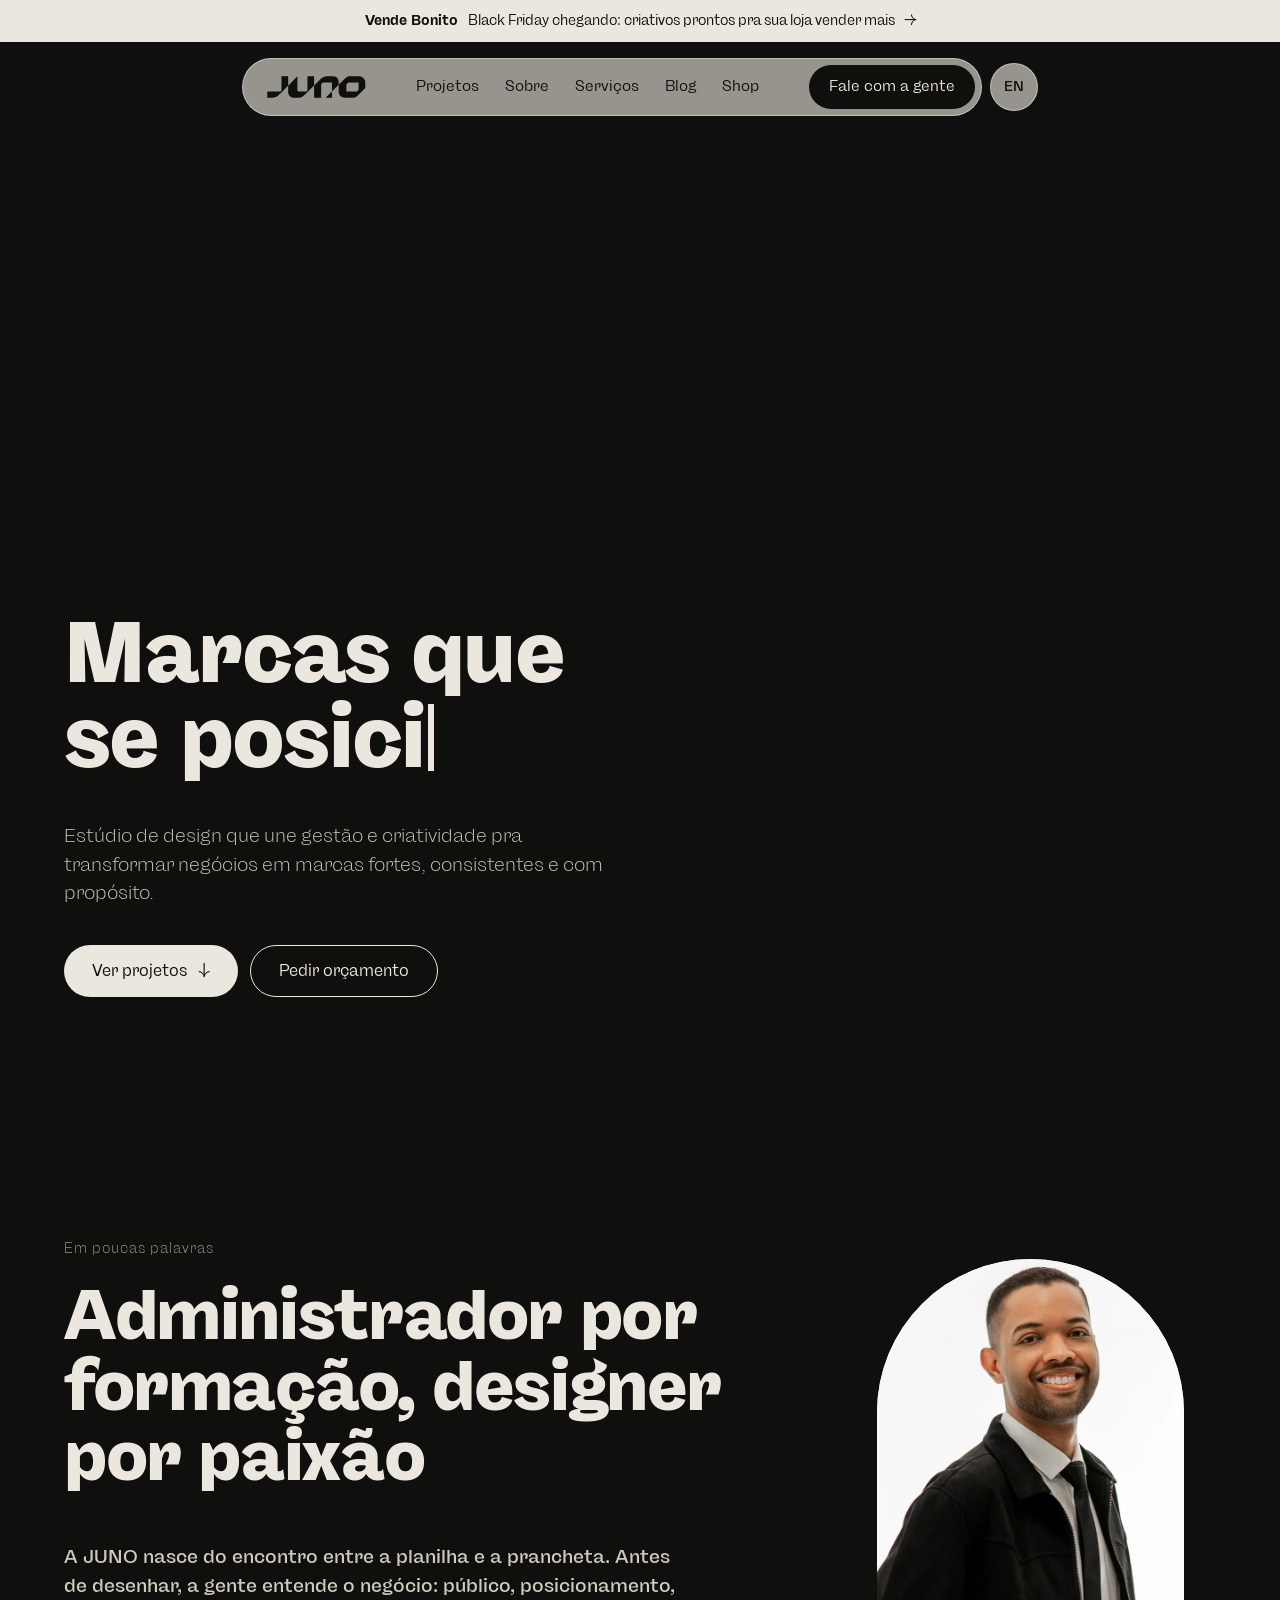
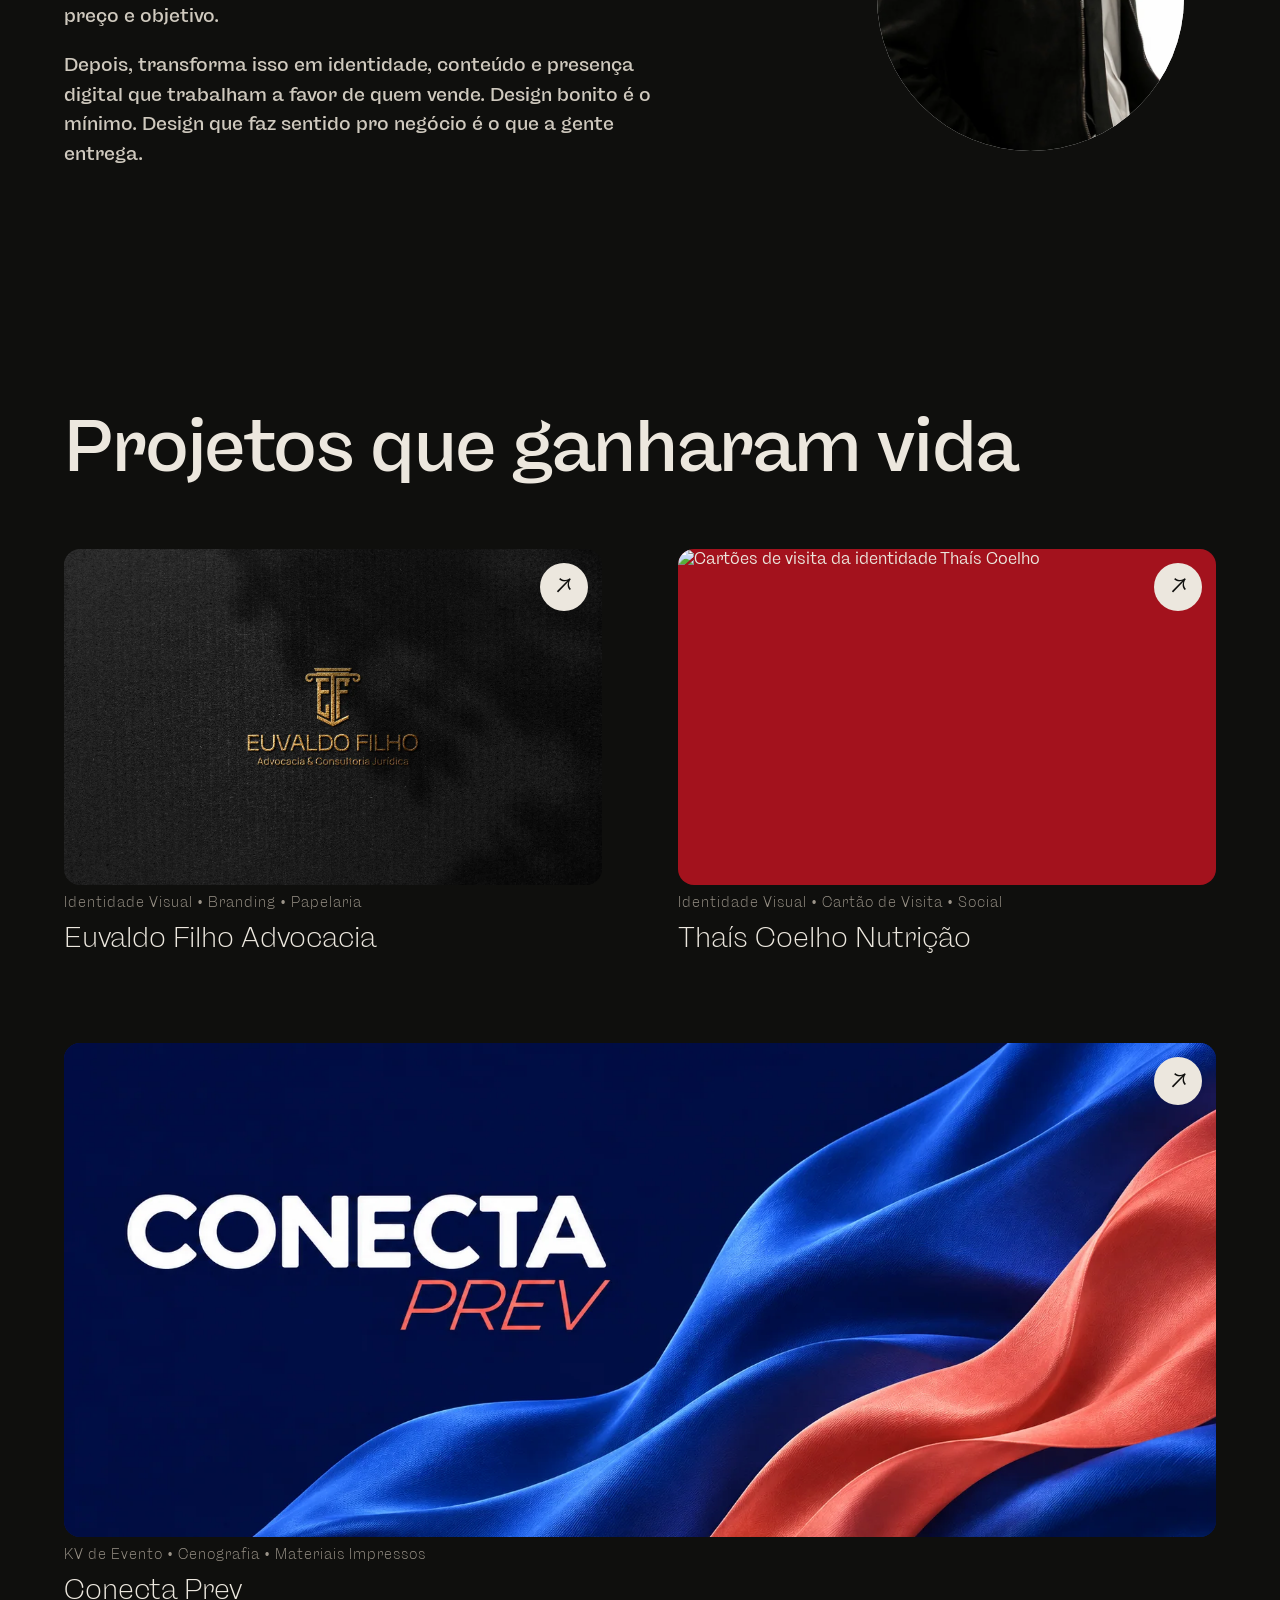
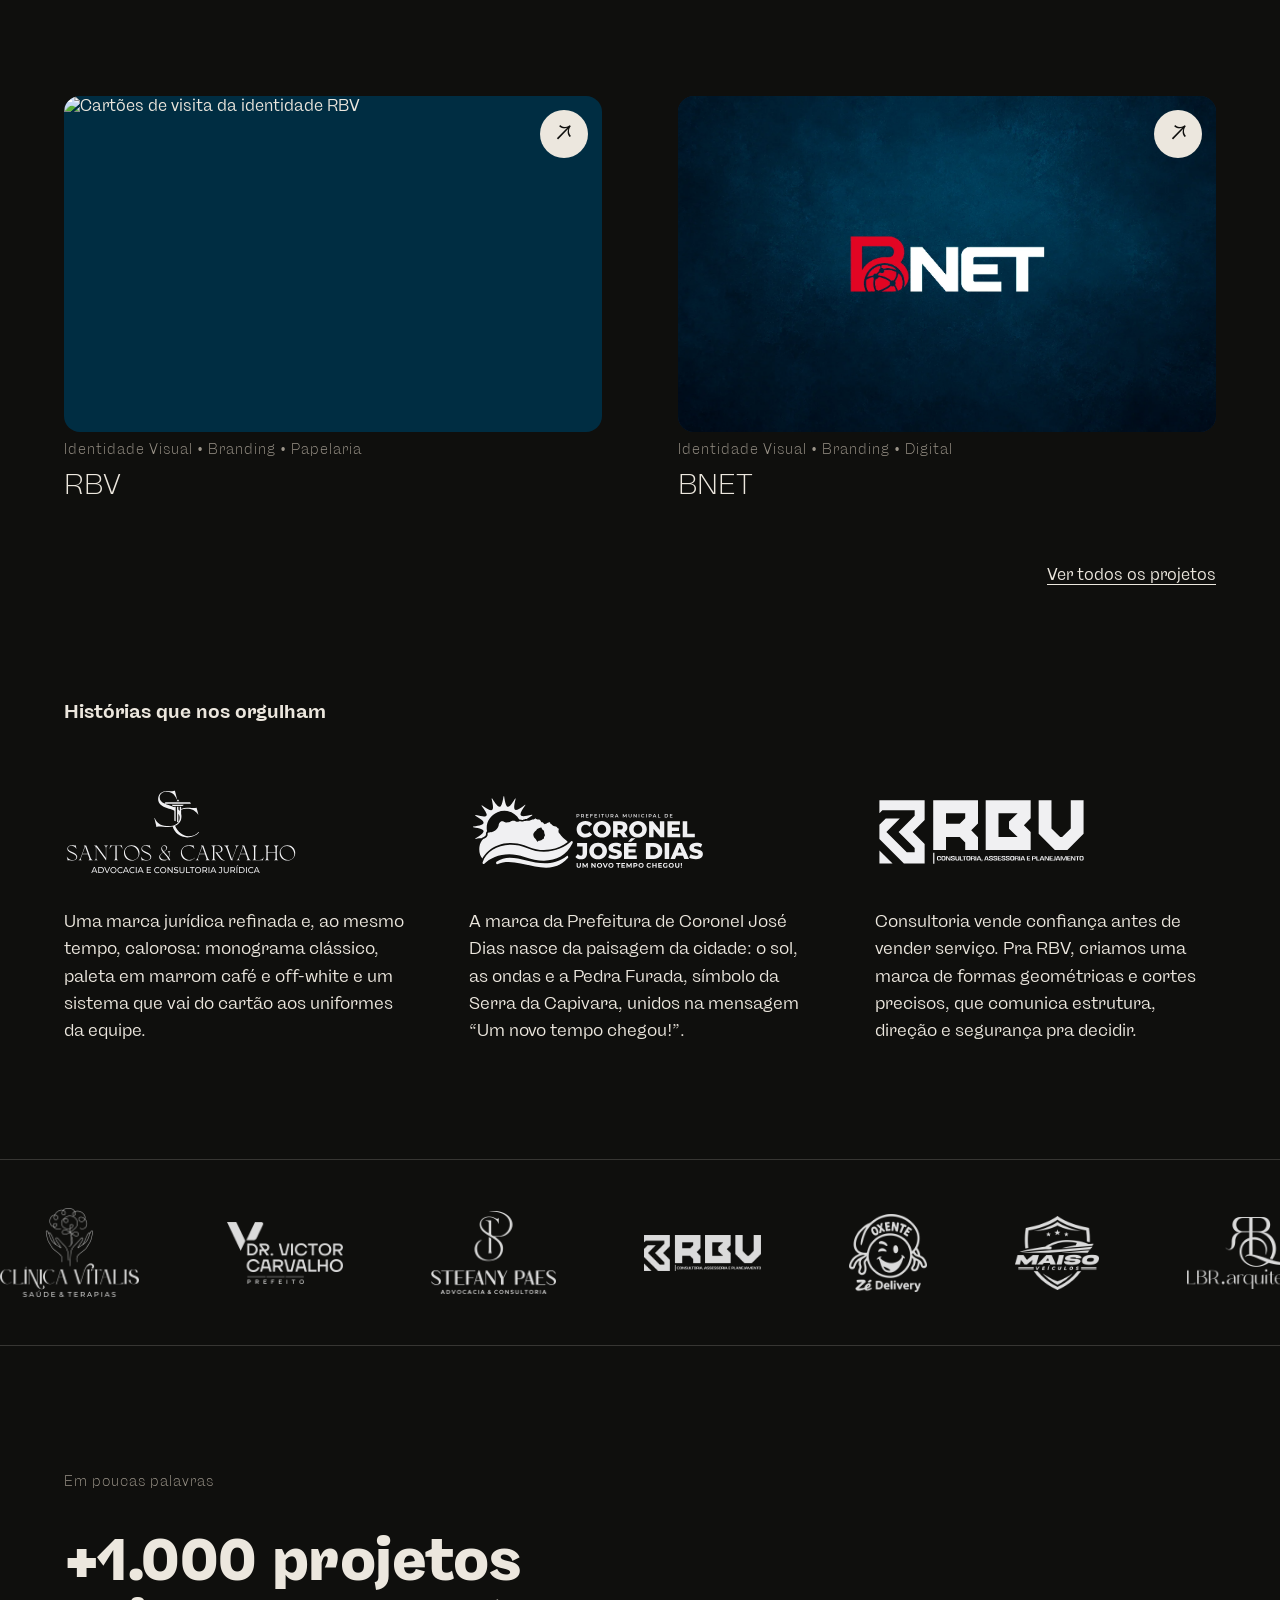
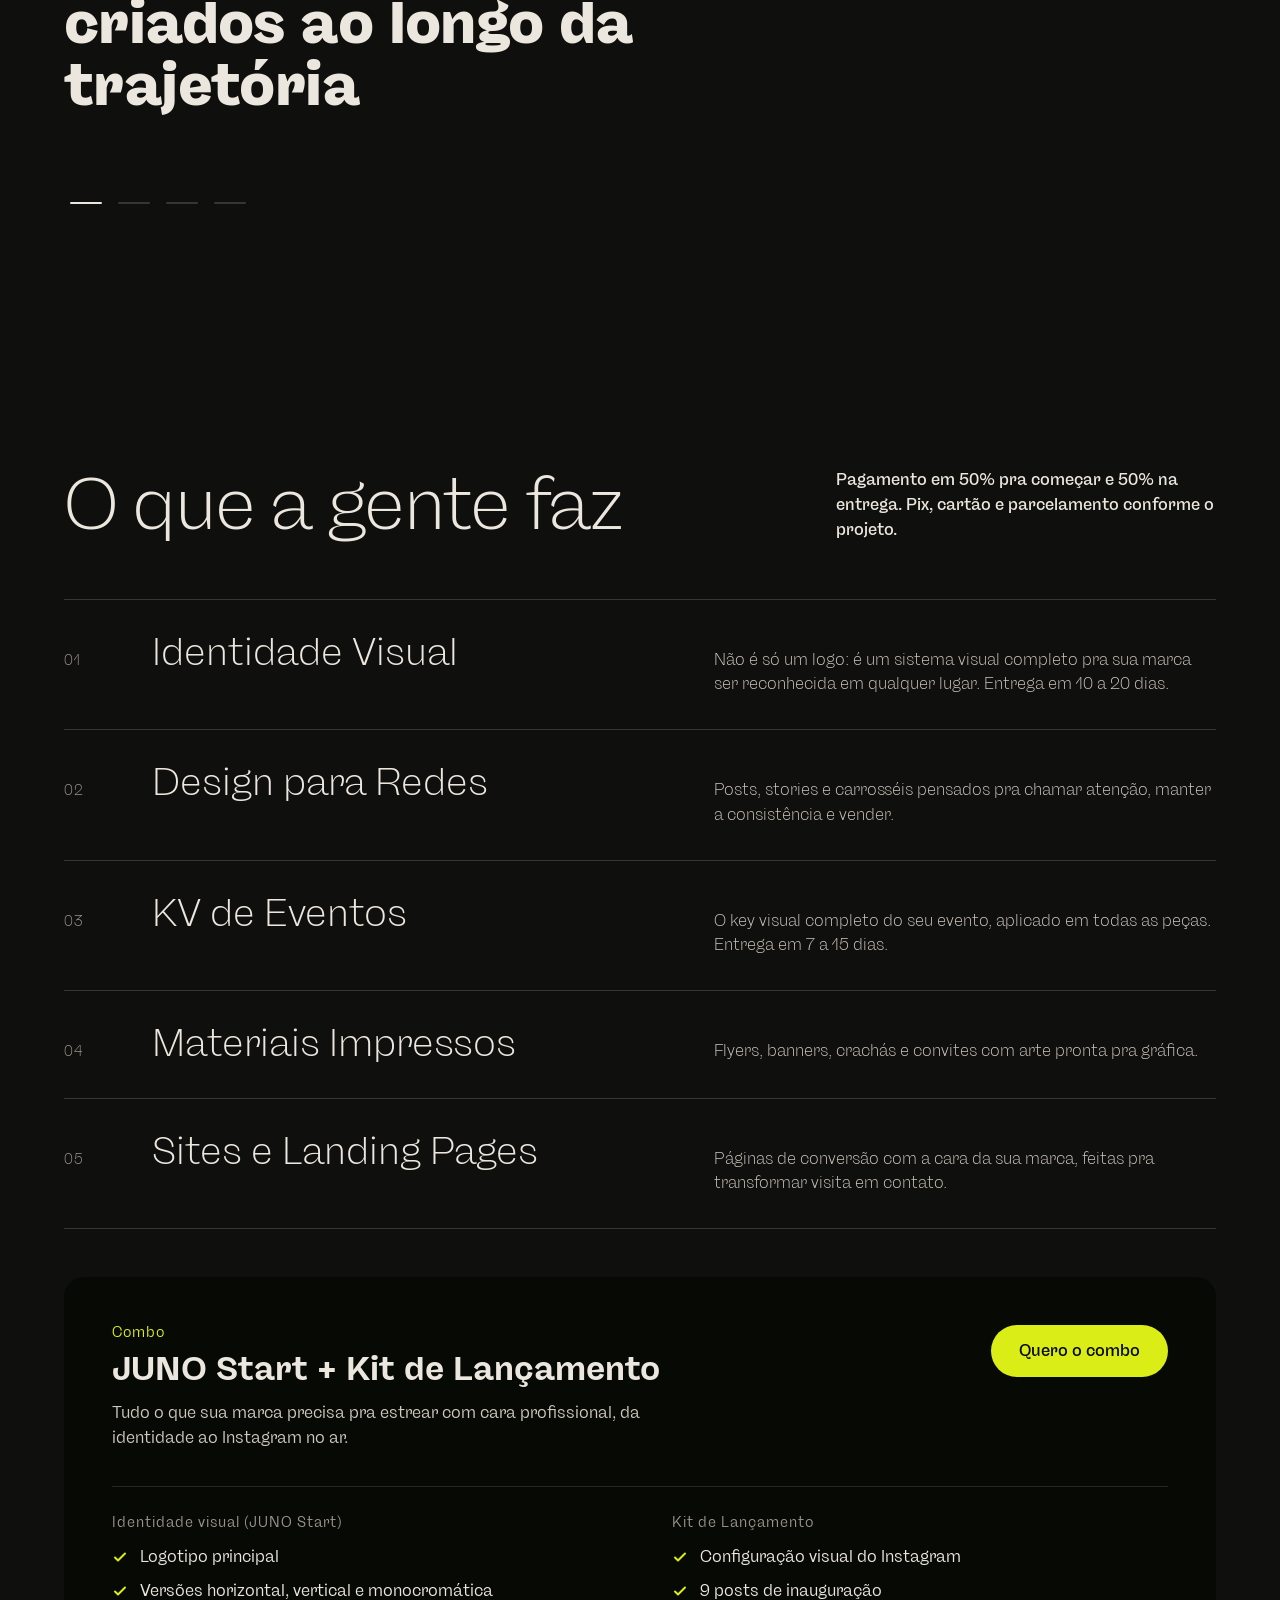
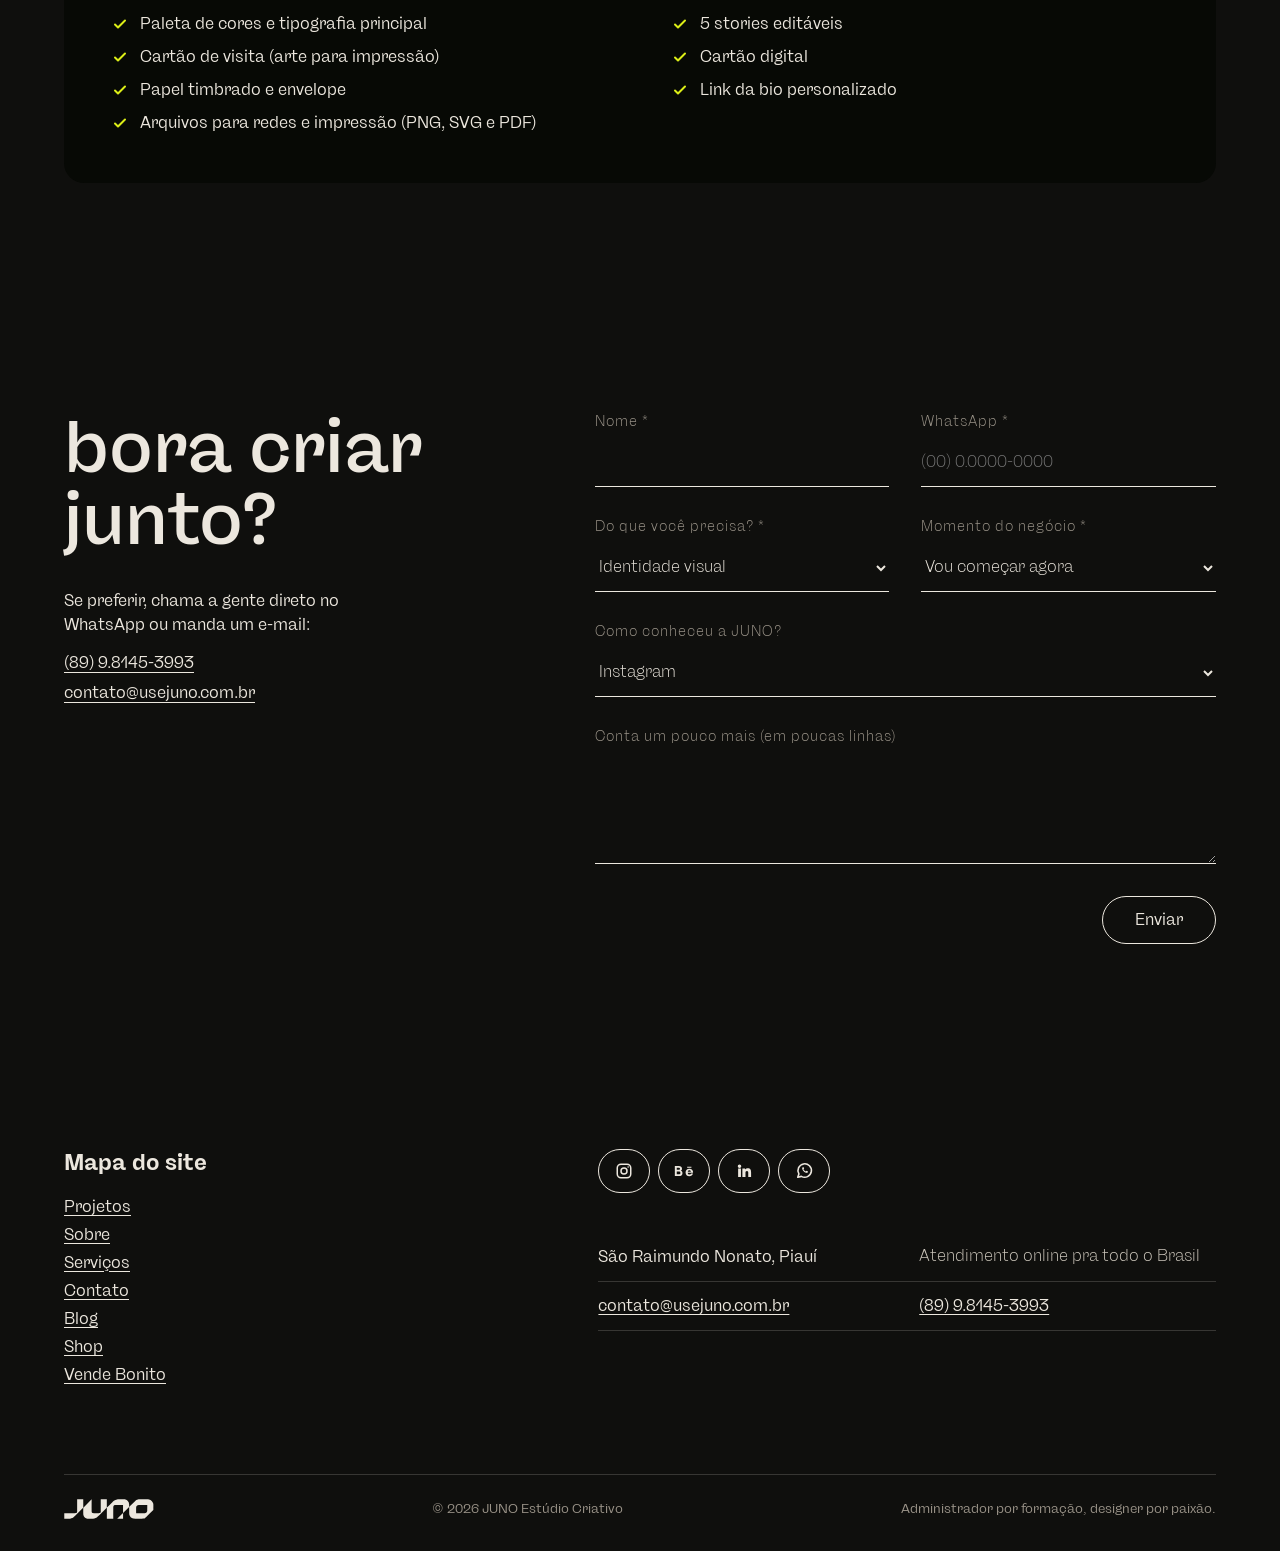
==== commit a3107217: "fix: restore Shop link and fix Projetos link after the redesign The new site dropped the Shop entry," ====
--- a/index.html
+++ b/index.html
@@ -77,6 +77,7 @@
 <a class="navlink" href="#sobre" data-t="navAbout"></a>
 <a class="navlink" href="#servicos" data-t="navServices"></a>
 <a class="navlink" href="blog.html">Blog</a>
+<a class="navlink" href="/em-breve">Shop</a>
 </div>
 <a class="cta" href="https://wa.me/5589981453993" data-wa="general" data-t="navCta"></a>
 </nav>
@@ -225,6 +226,7 @@
 <a href="#servicos" data-t="navServices"></a>
 <a href="#contato" data-t="navContact"></a>
 <a href="blog.html">Blog</a>
+<a href="/em-breve">Shop</a>
 <a href="https://usejuno.com.br/vendebonito">Vende Bonito</a>
 </nav>
 <div style="flex: 1 1 420px; min-width: 0; display: flex; flex-direction: column; gap: 40px">
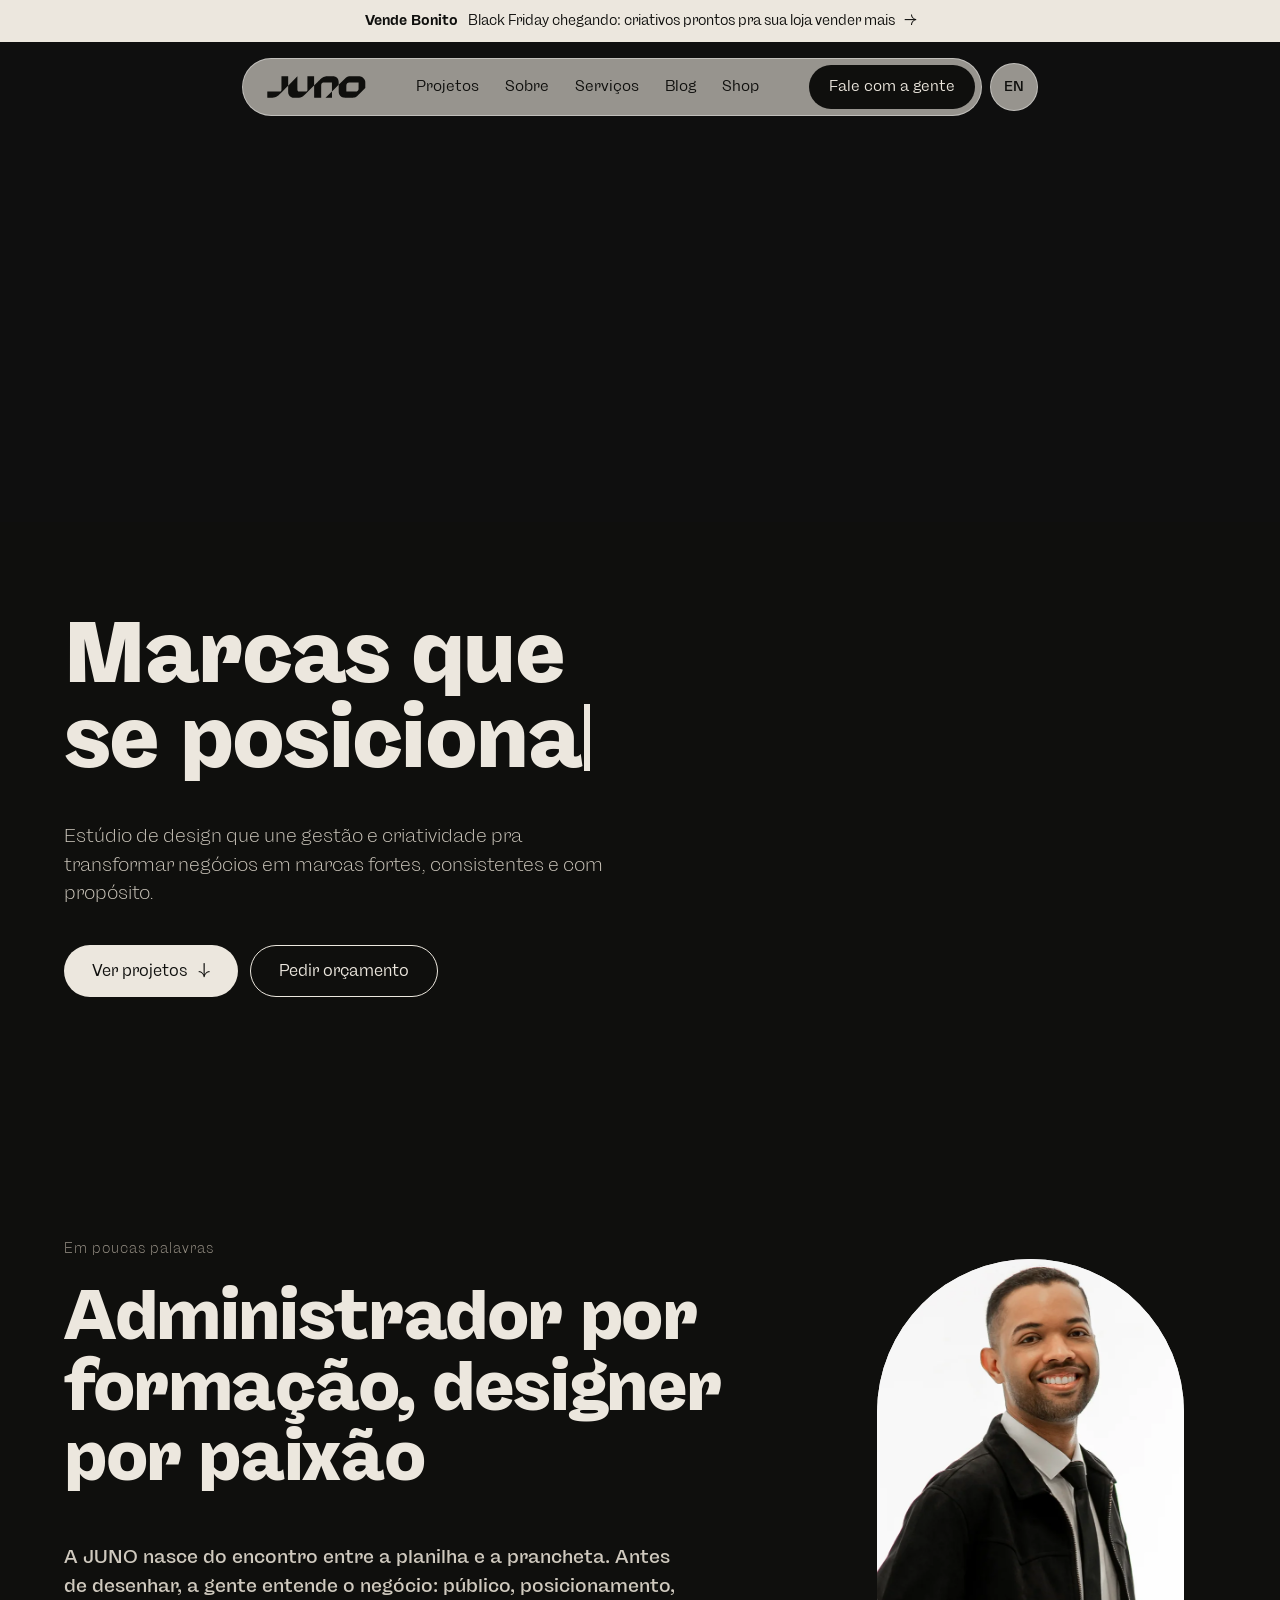
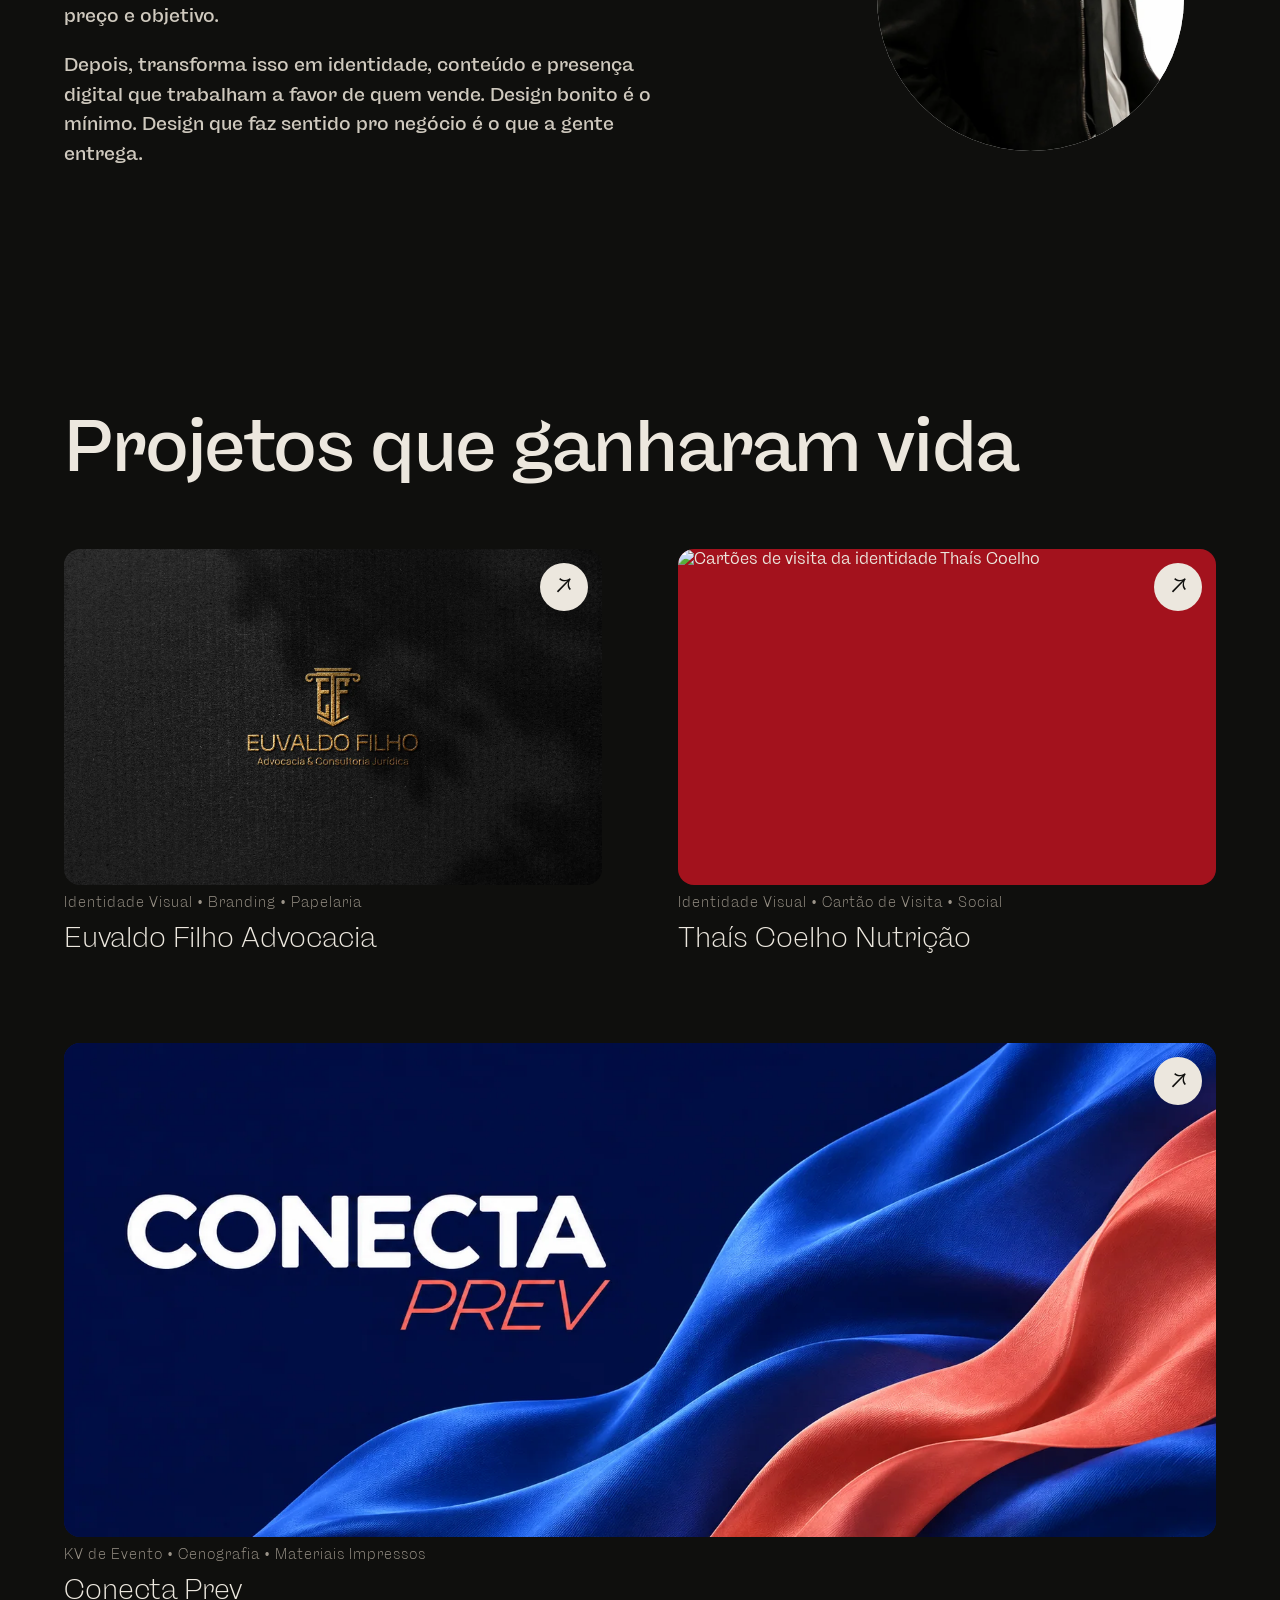
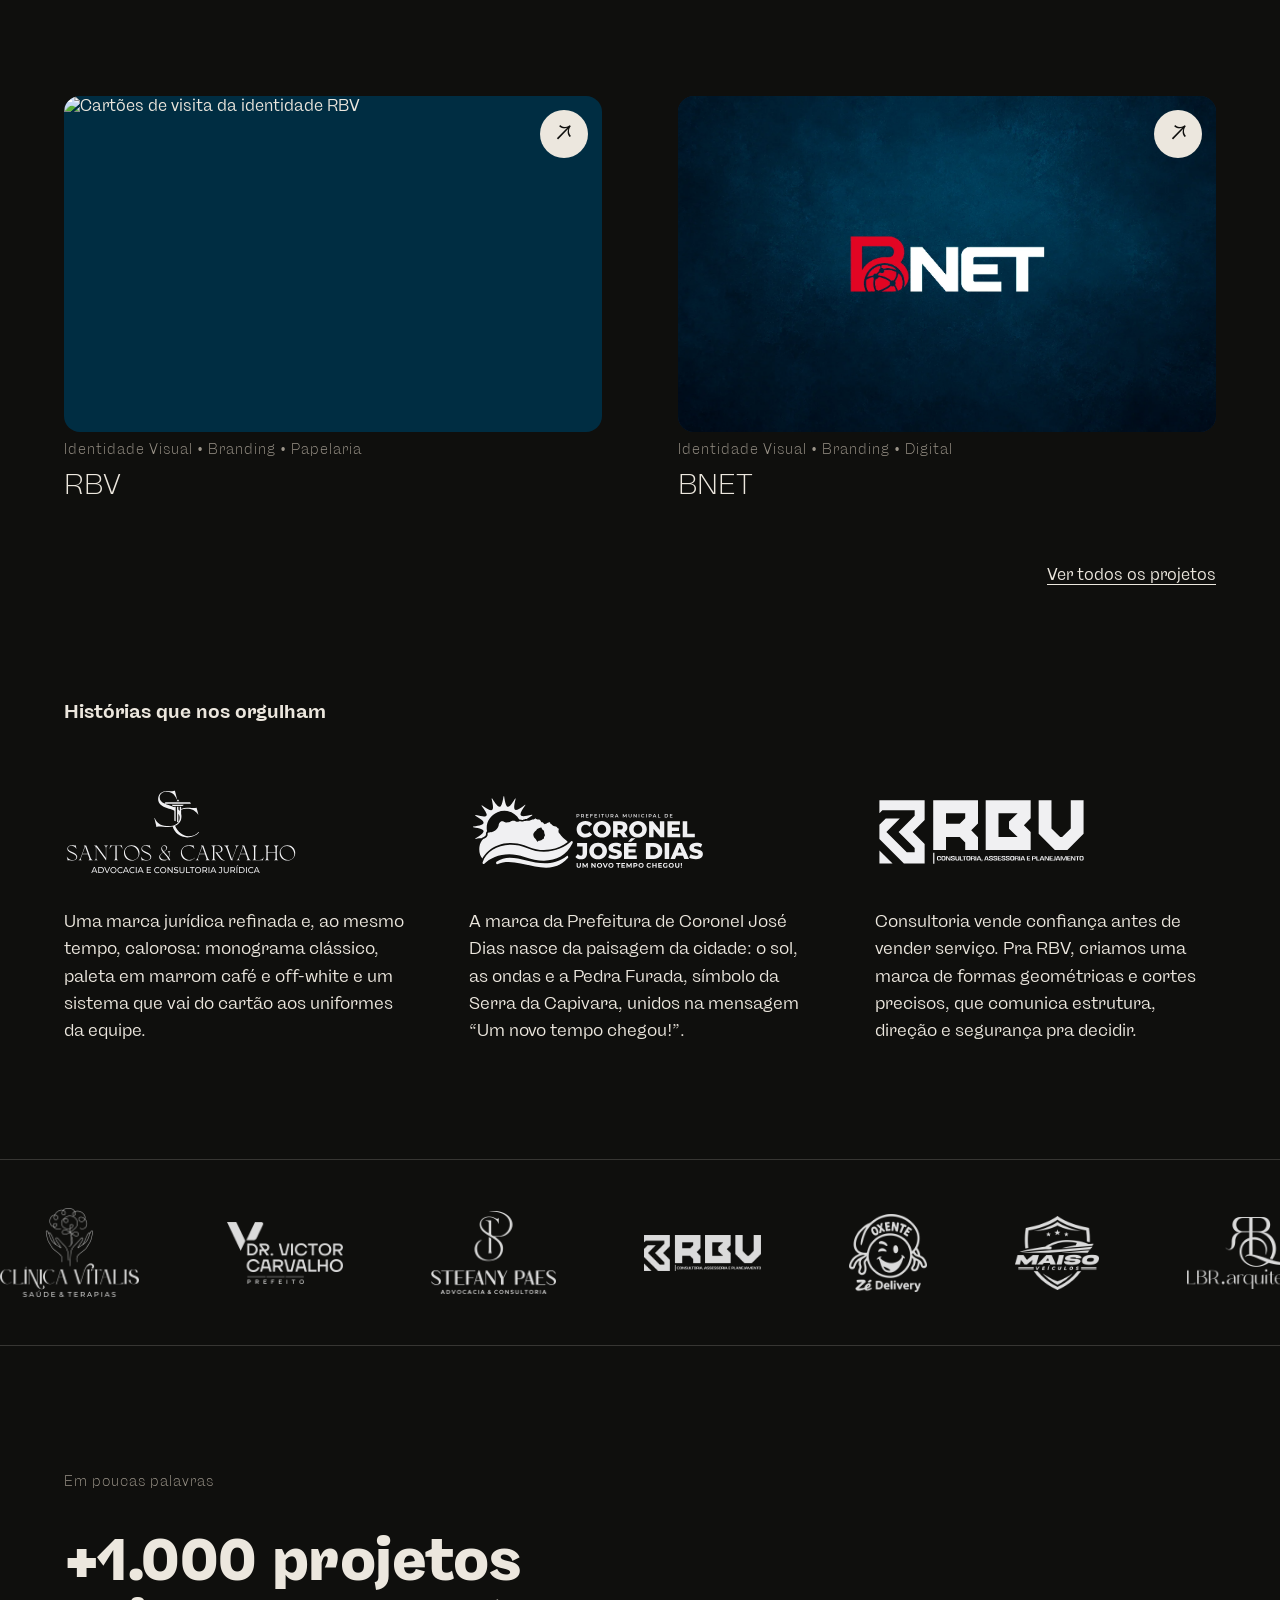
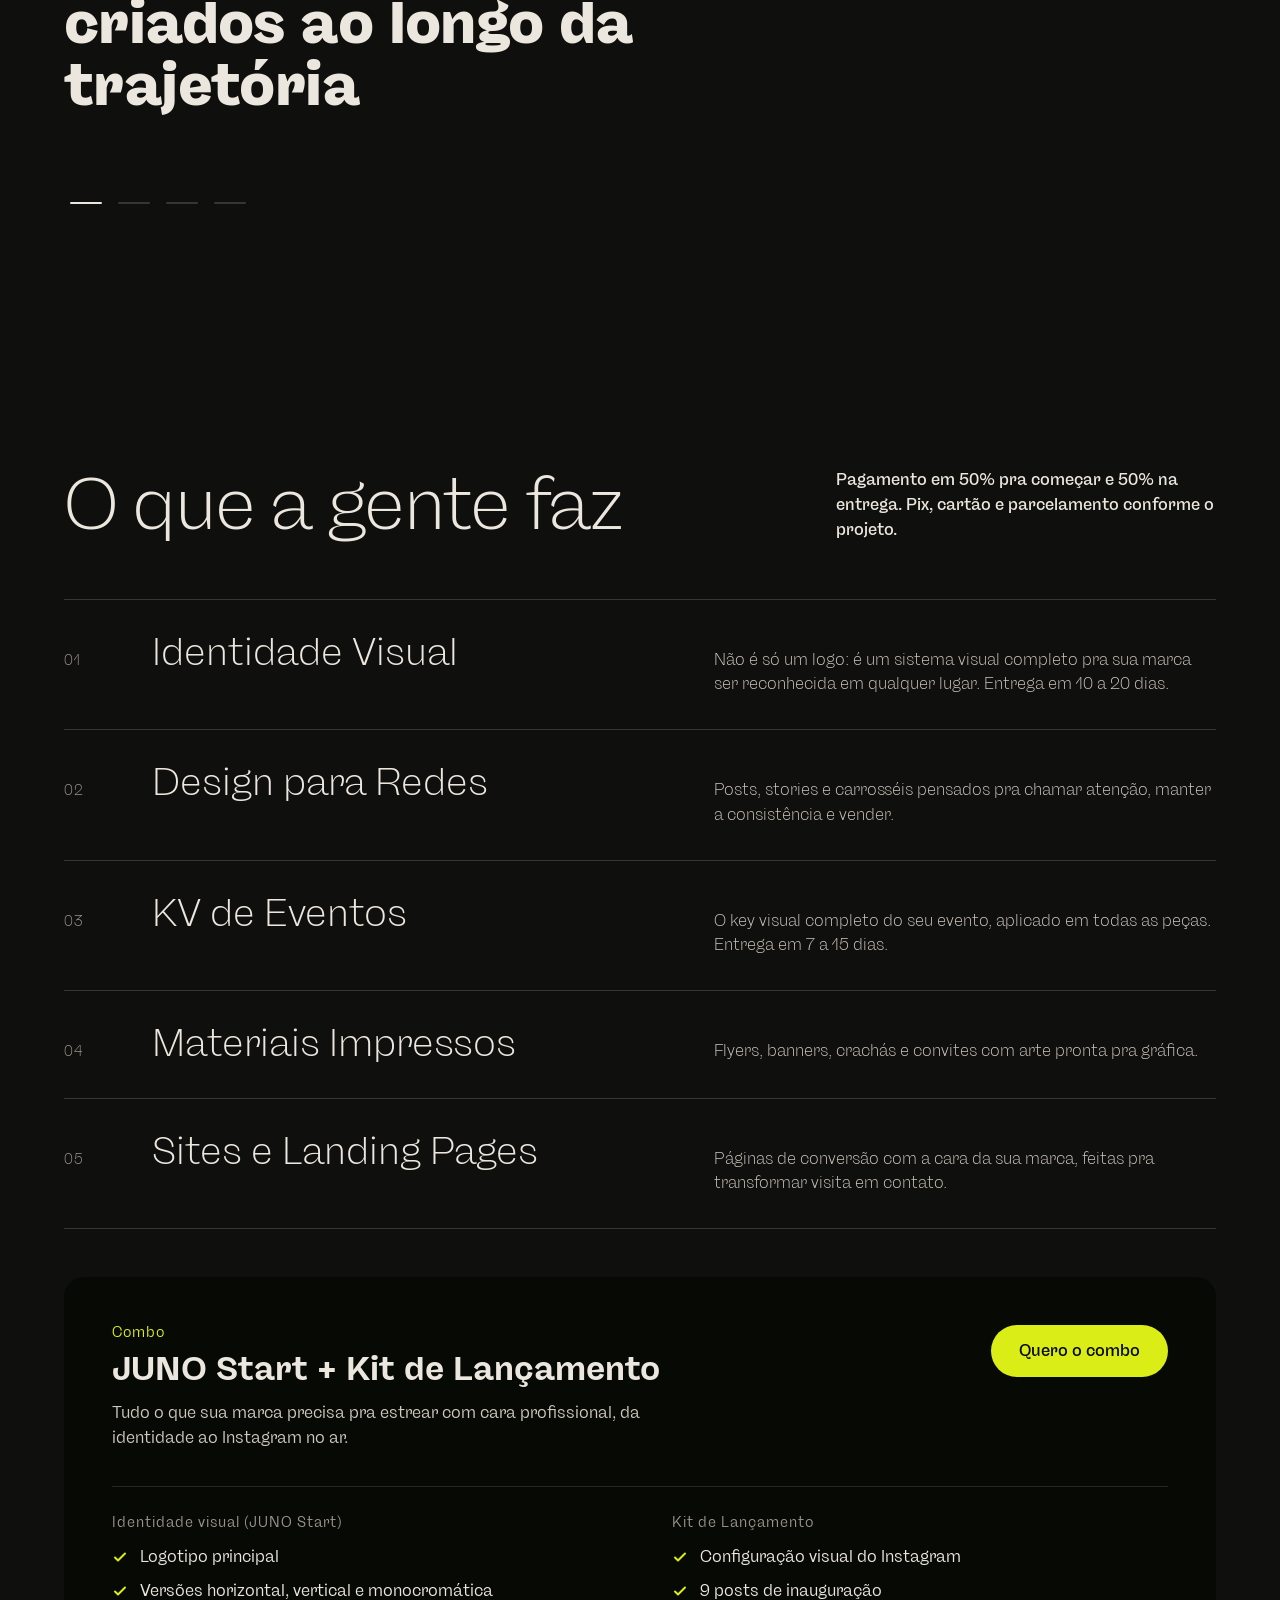
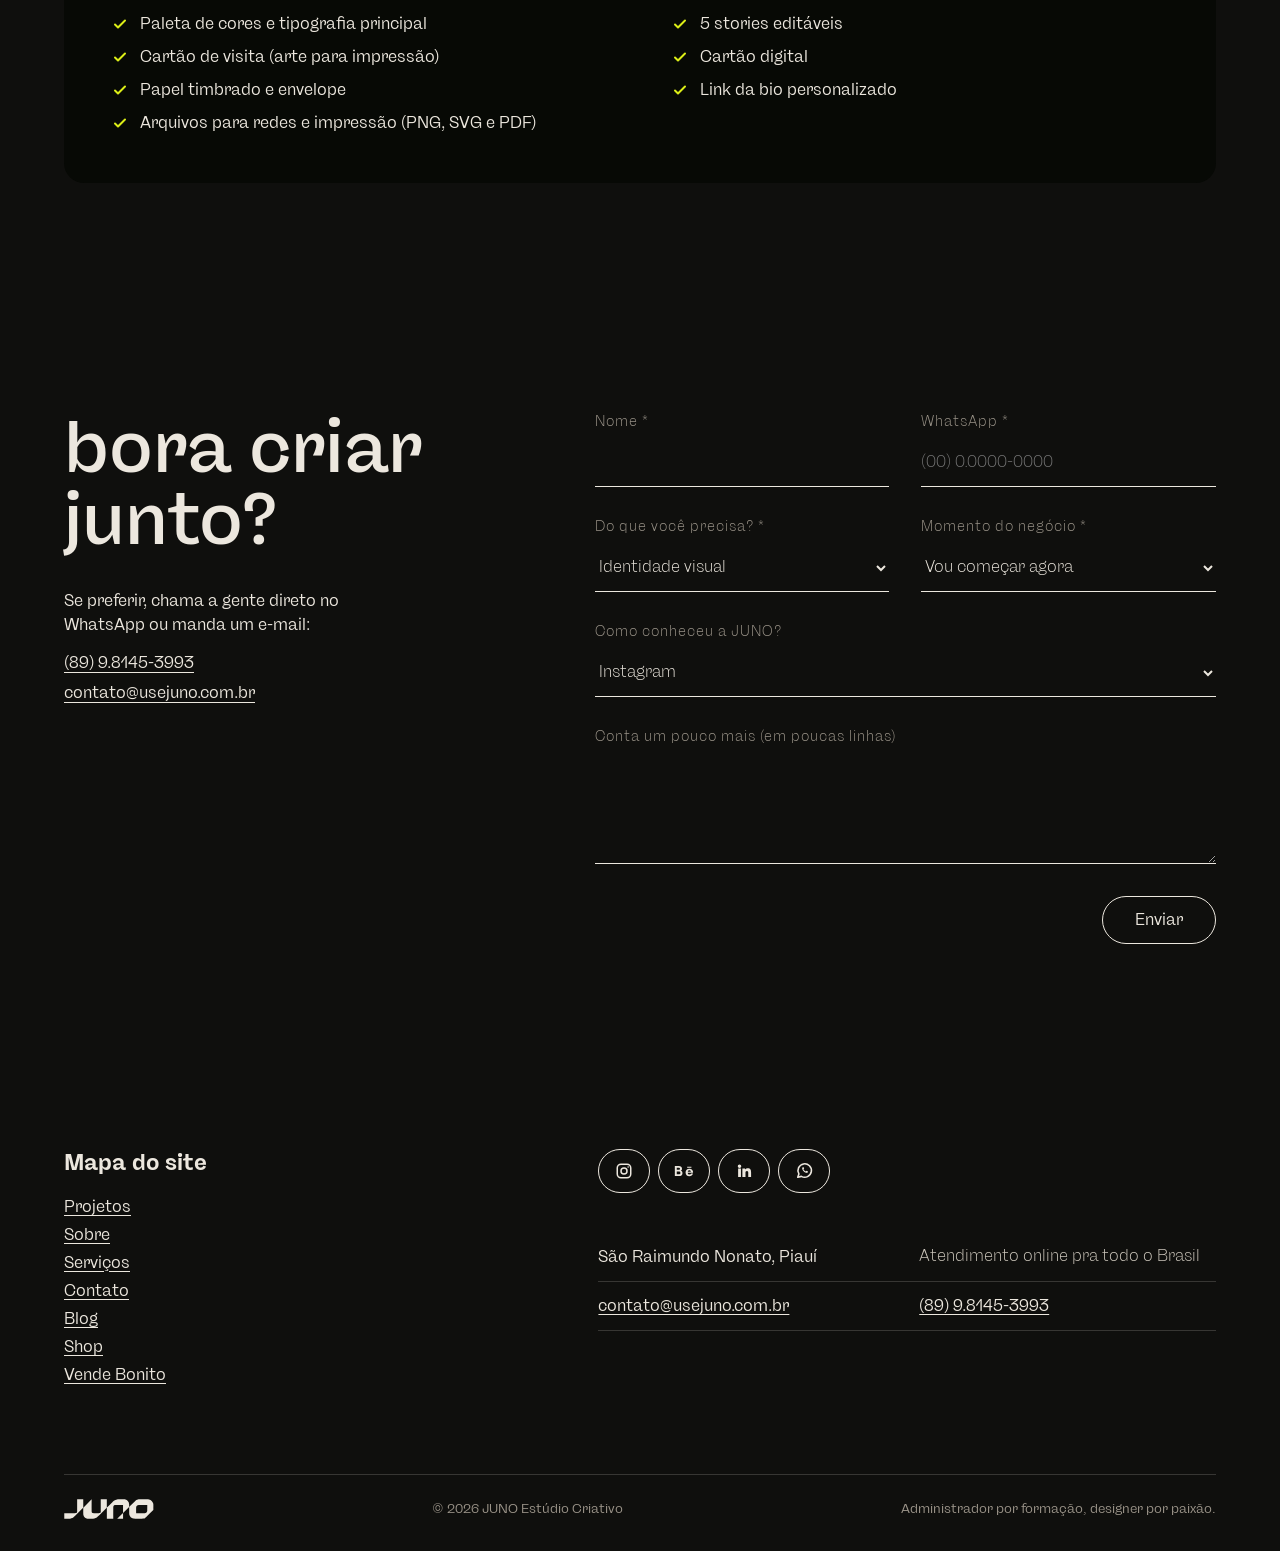
==== commit d77b0e14: "fix: version JS and CSS URLs so Cloudflare serves fresh files Cloudflare had cached the home page HT" ====
--- a/index.html
+++ b/index.html
@@ -8,7 +8,7 @@
 <link rel="icon" href="/favicon.ico" sizes="any">
 <link rel="apple-touch-icon" href="/images/apple-touch-icon.png">
 <link rel="icon" href="assets/img/favicon.svg" type="image/svg+xml">
-<link rel="stylesheet" href="assets/css/base.css">
+<link rel="stylesheet" href="assets/css/base.css?v=2">
 <style>
 .t-dark{--bg:#0F0F0D;--fg:#ECE7DE;--mute:#9C958A;--body:#CFC9BE;--line:rgba(236,231,222,.18);--inv:1}
 .t-light{--bg:#ECE7DE;--fg:#0F0F0D;--mute:#5E5850;--body:#3F3B35;--line:rgba(15,15,13,.18);--inv:0}
@@ -265,7 +265,7 @@
 </footer>
 
 </div>
-<script src="assets/js/common.js"></script>
-<script src="assets/js/home.js"></script>
+<script src="assets/js/common.js?v=2"></script>
+<script src="assets/js/home.js?v=2"></script>
 </body>
 </html>
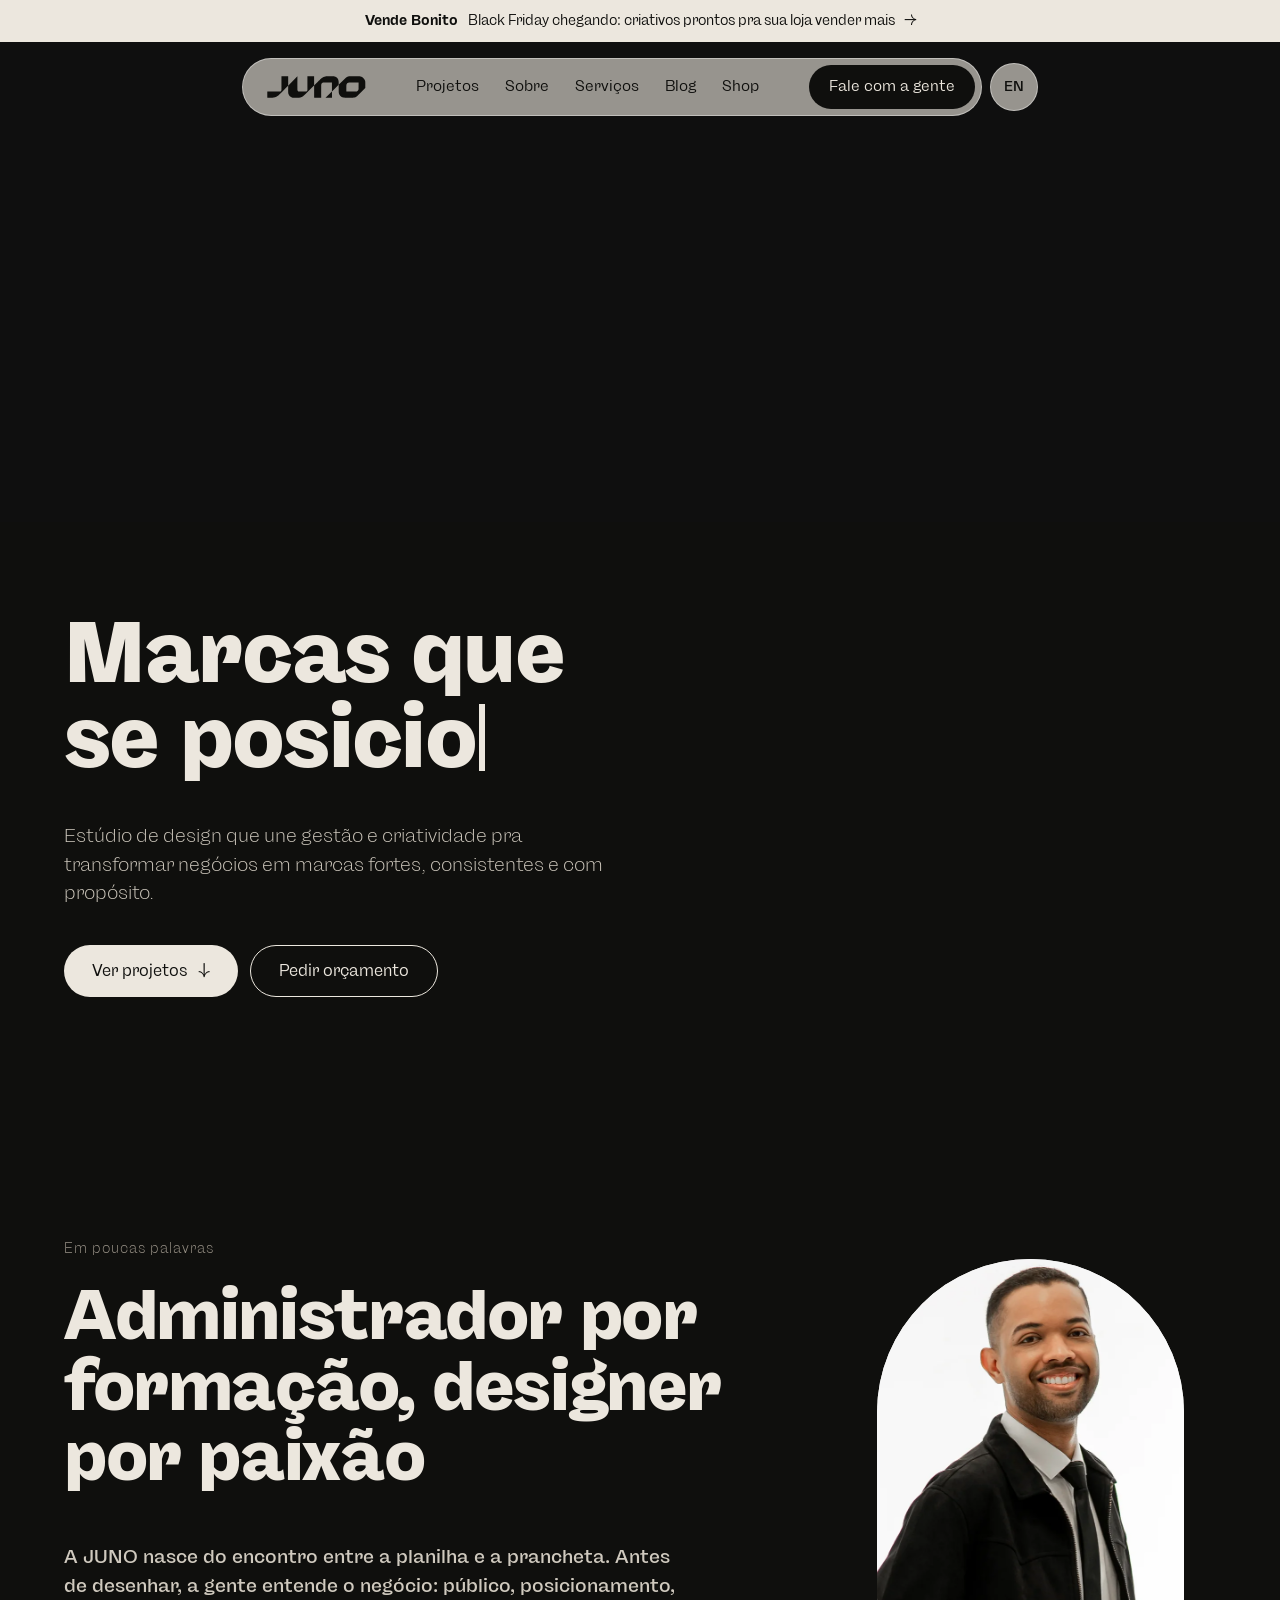
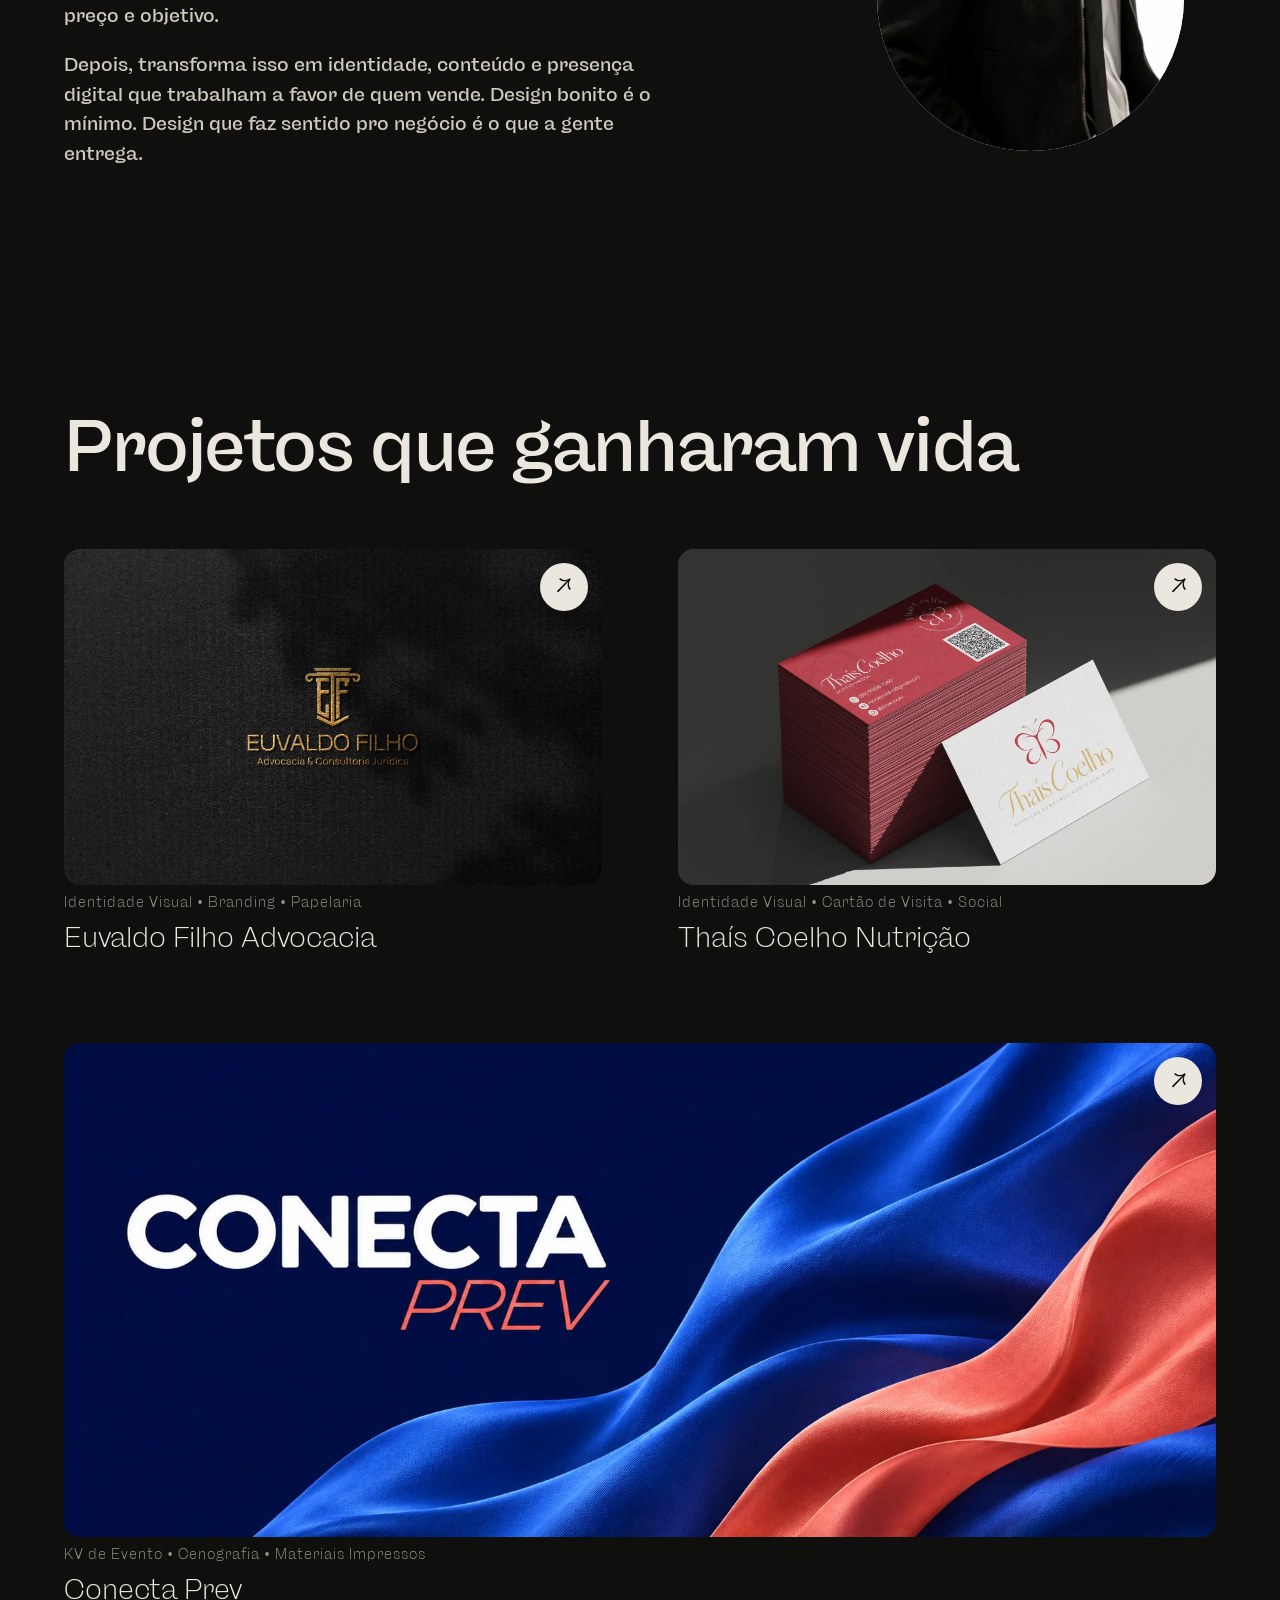
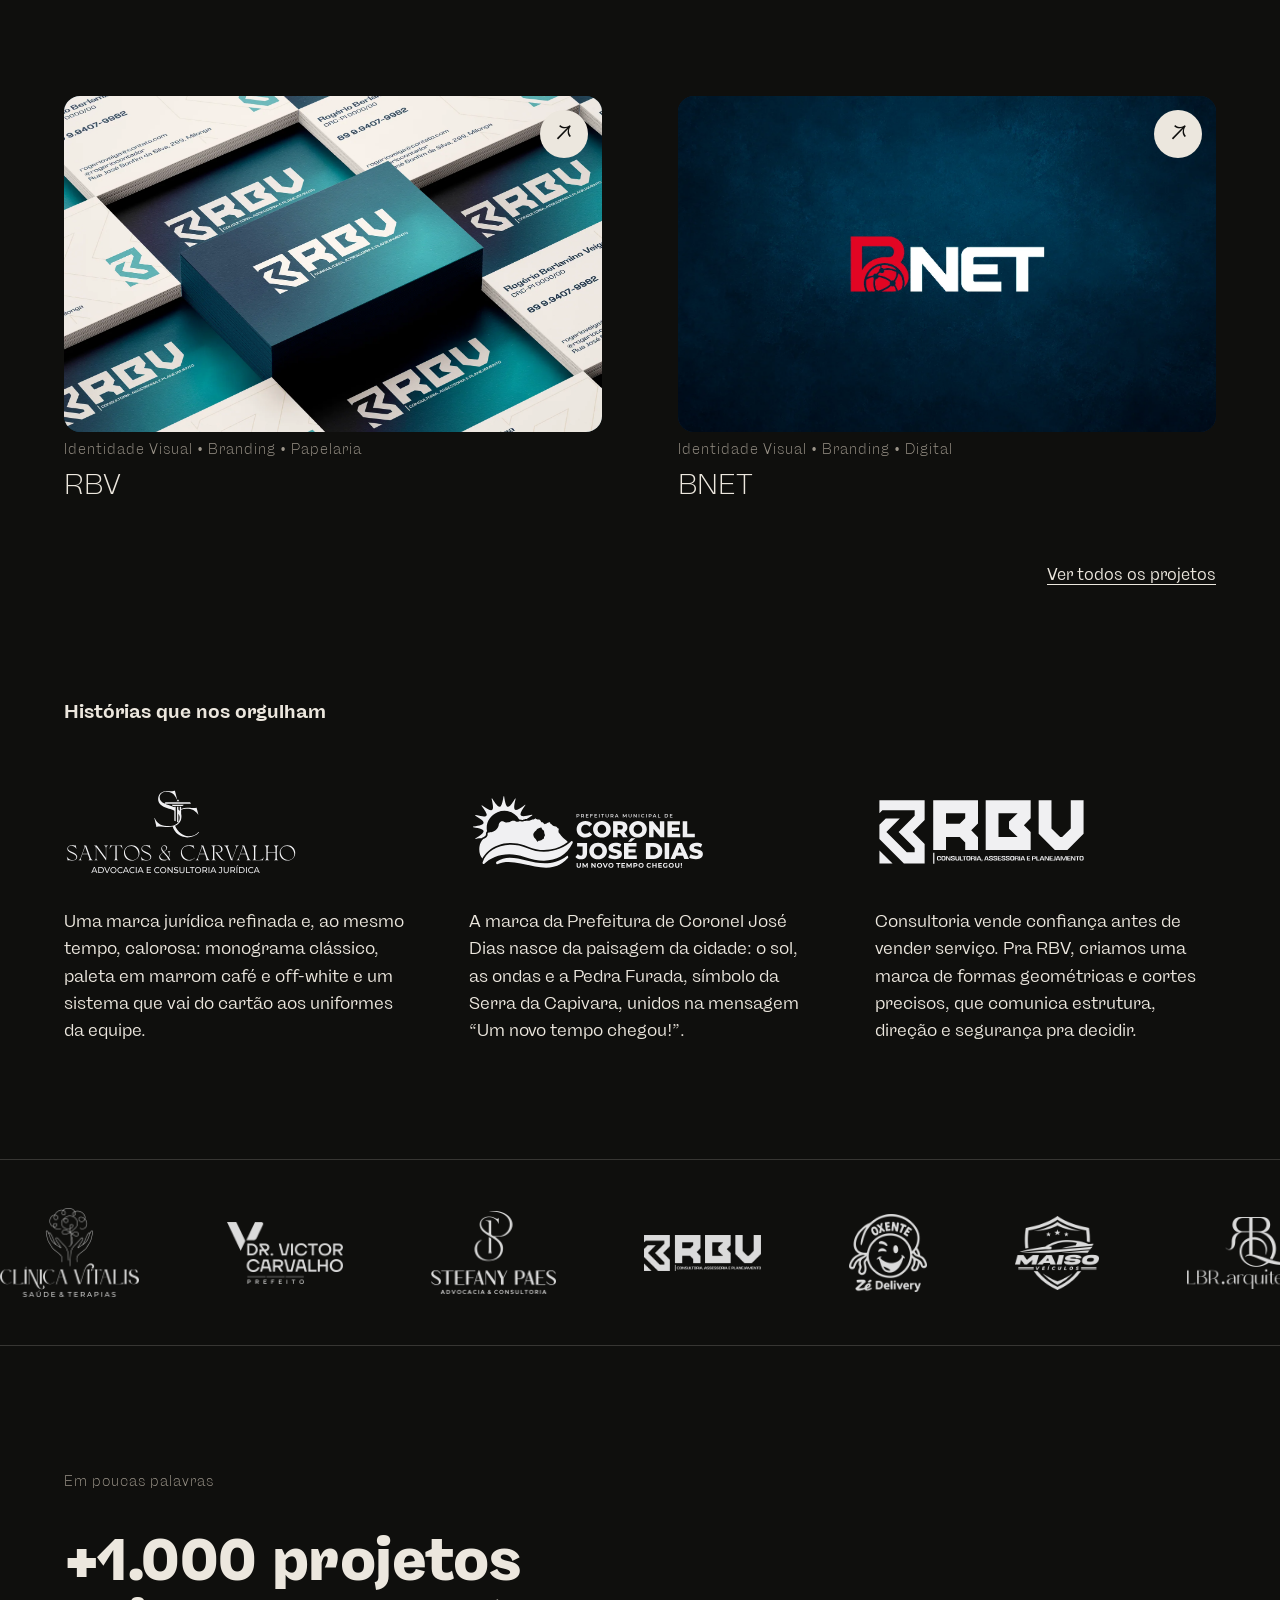
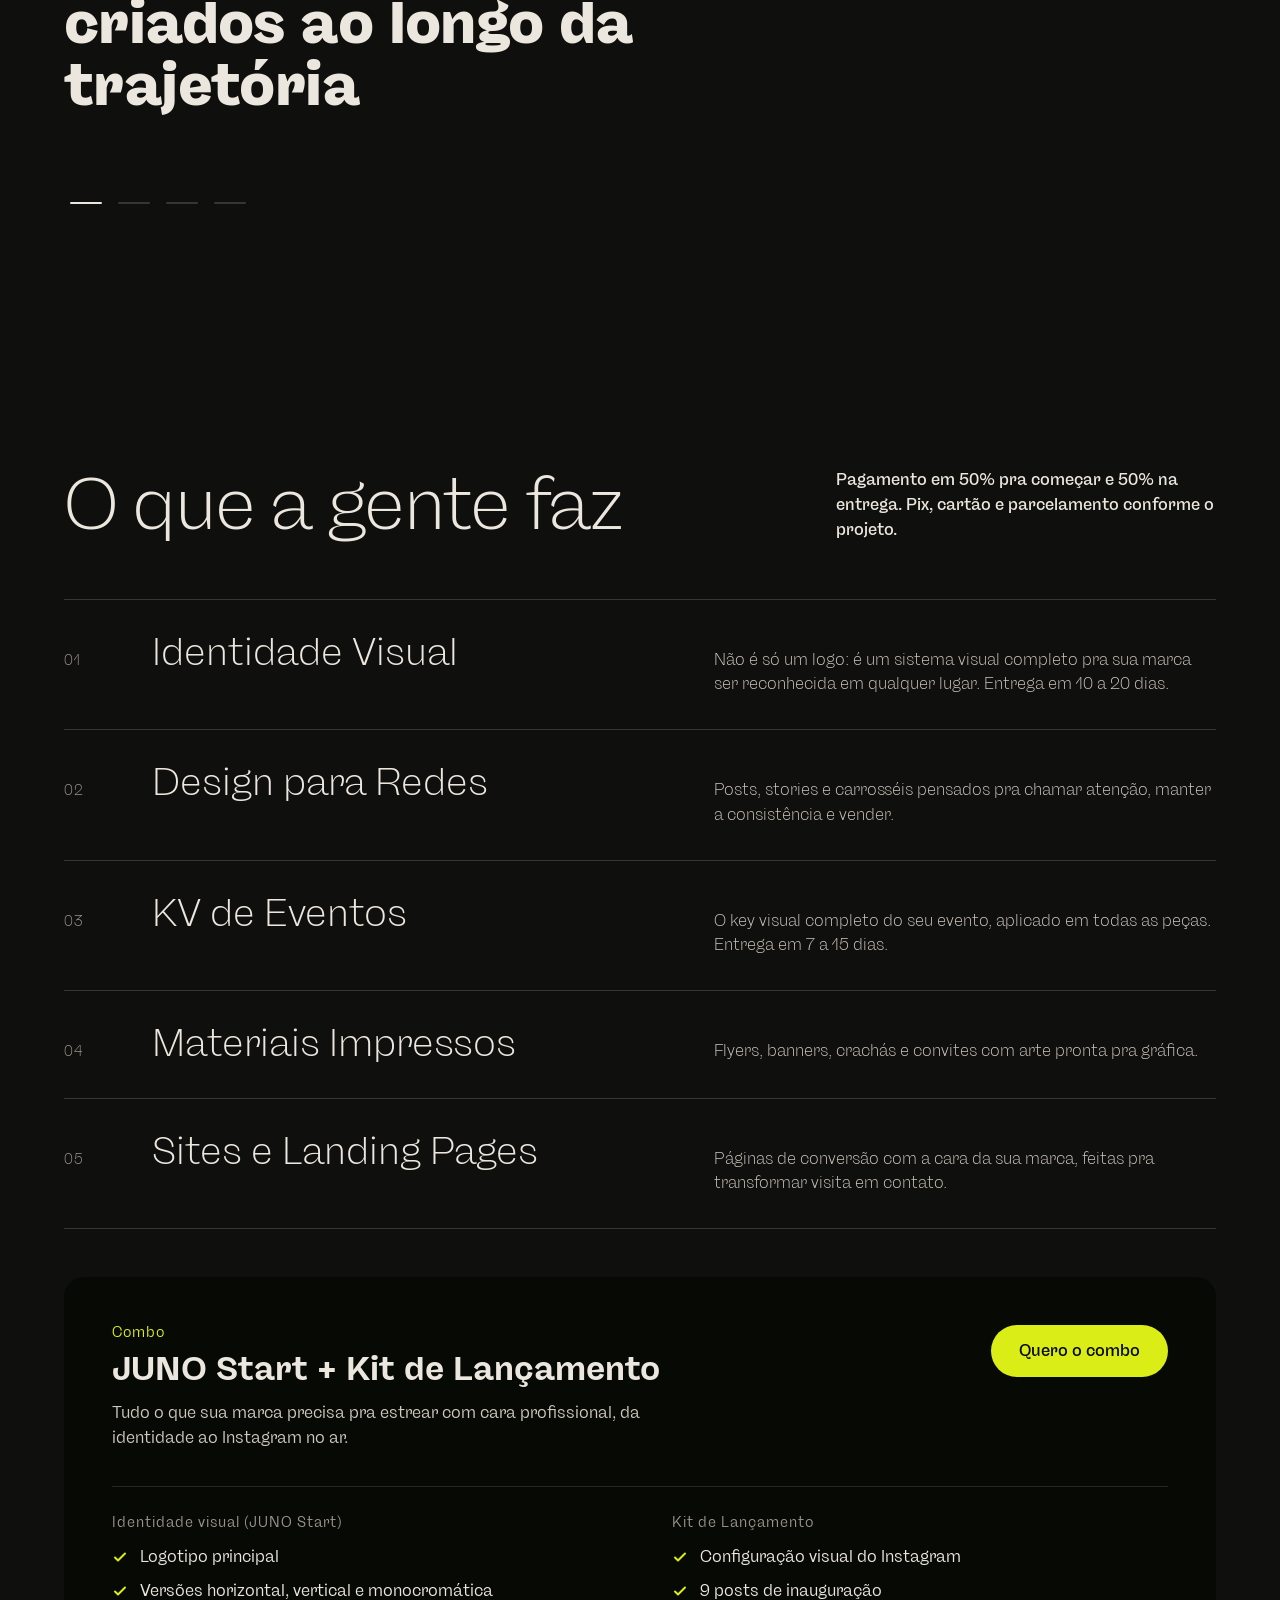
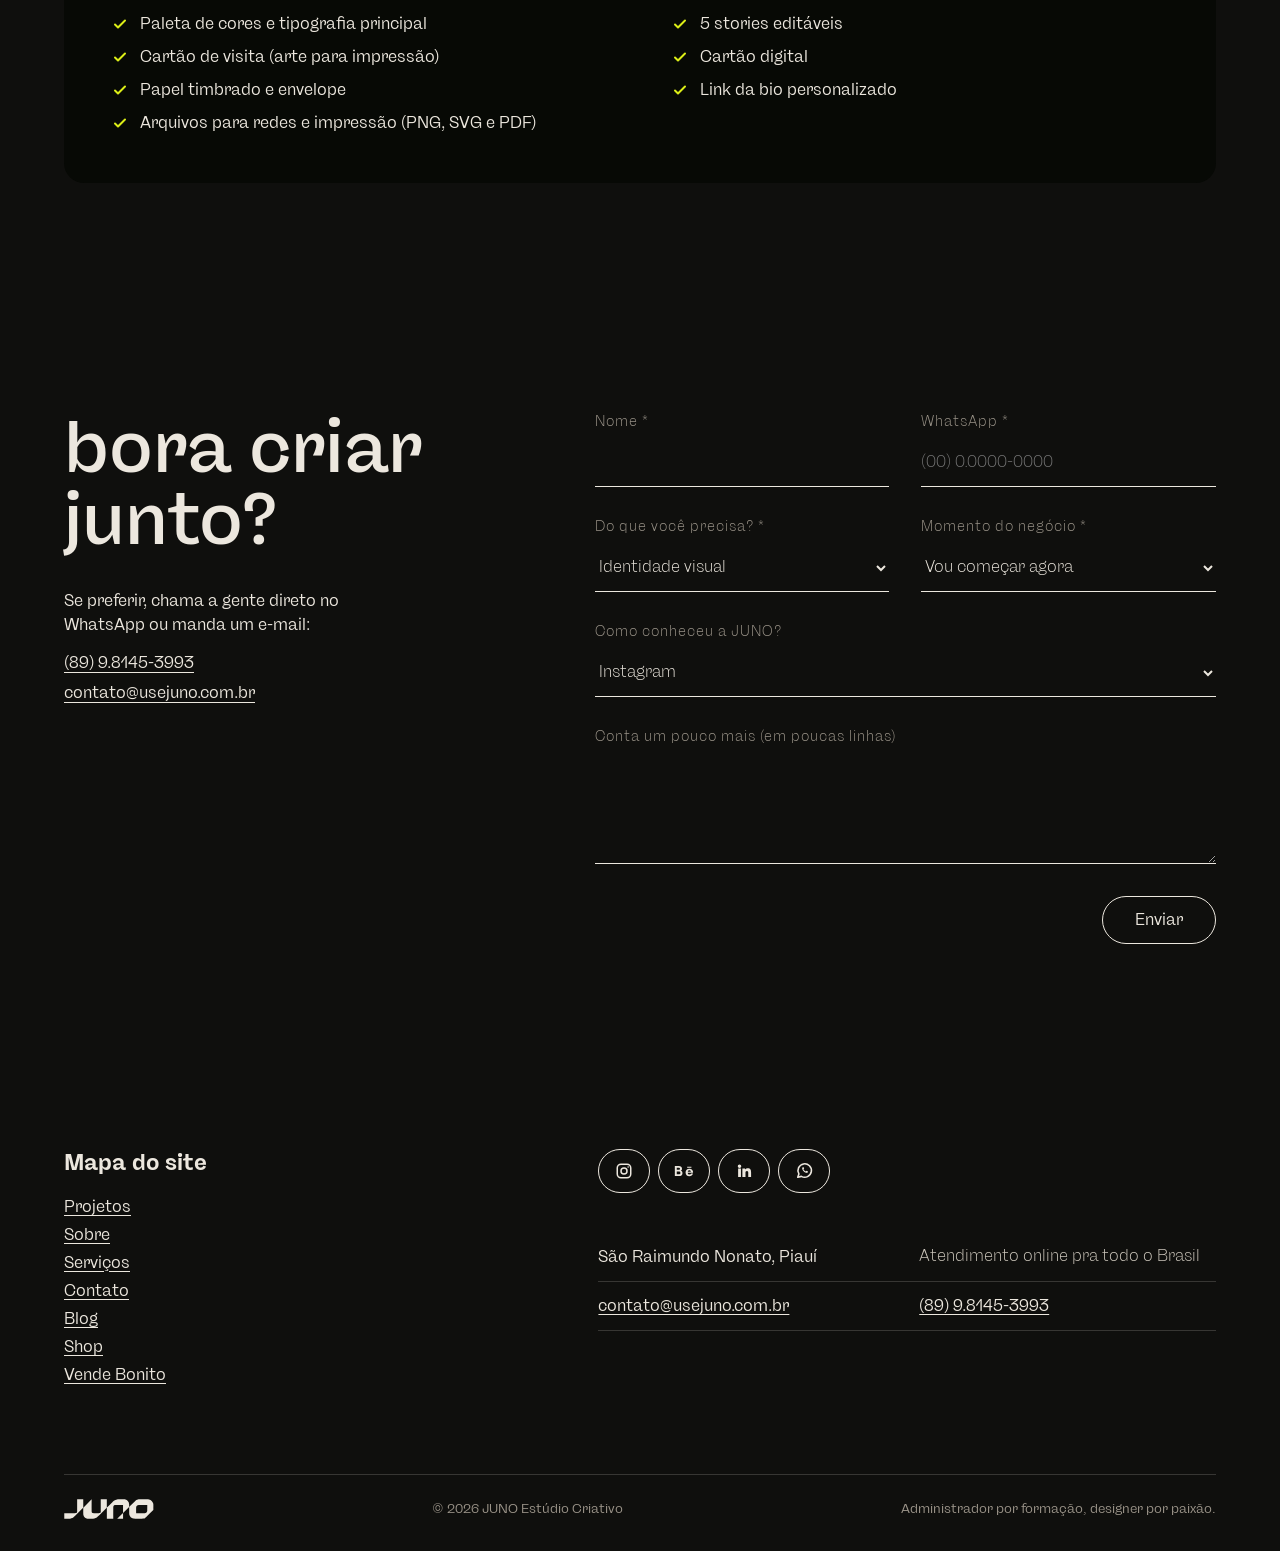
==== commit b0901488: "fix: add the missing project images The "PROJETOS/" rule meant for the raw zip folder also matched a" ====
--- a/index.html
+++ b/index.html
@@ -266,6 +266,6 @@
 
 </div>
 <script src="assets/js/common.js?v=2"></script>
-<script src="assets/js/home.js?v=2"></script>
+<script src="assets/js/home.js?v=3"></script>
 </body>
 </html>
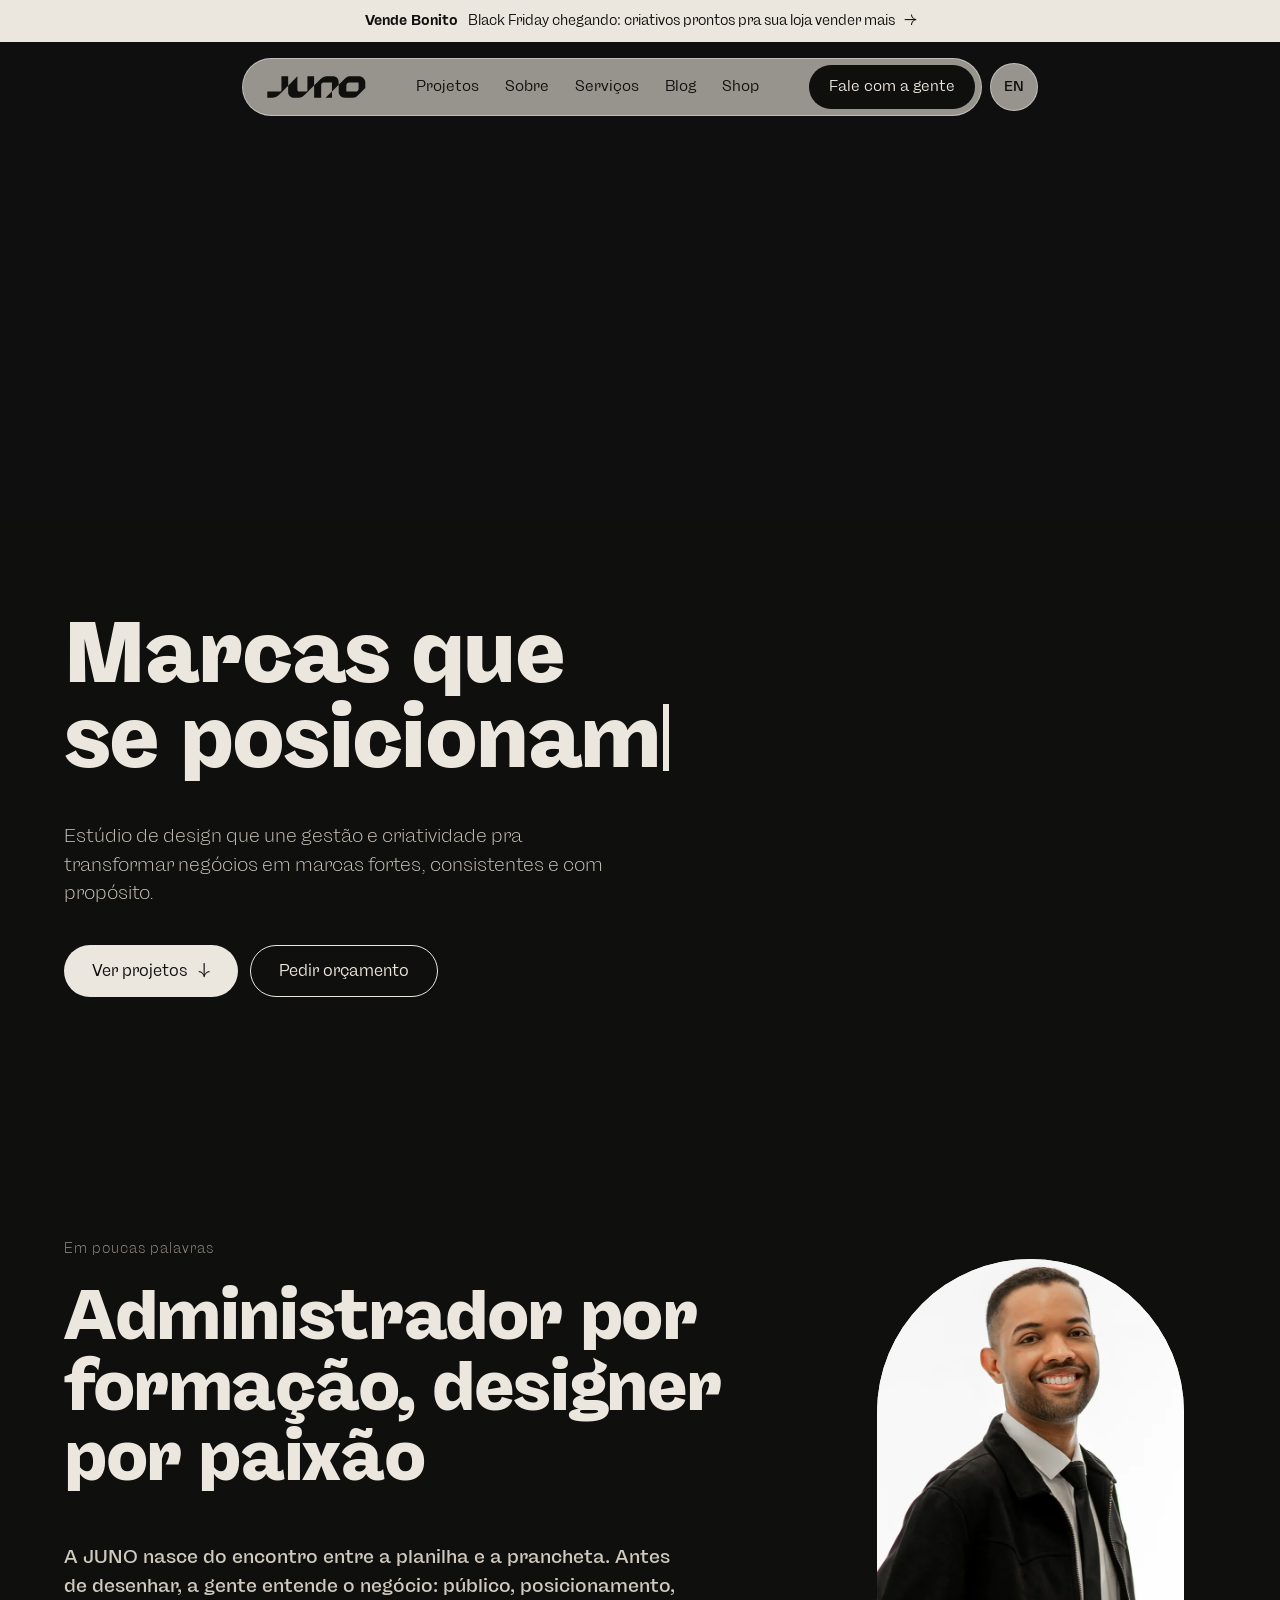
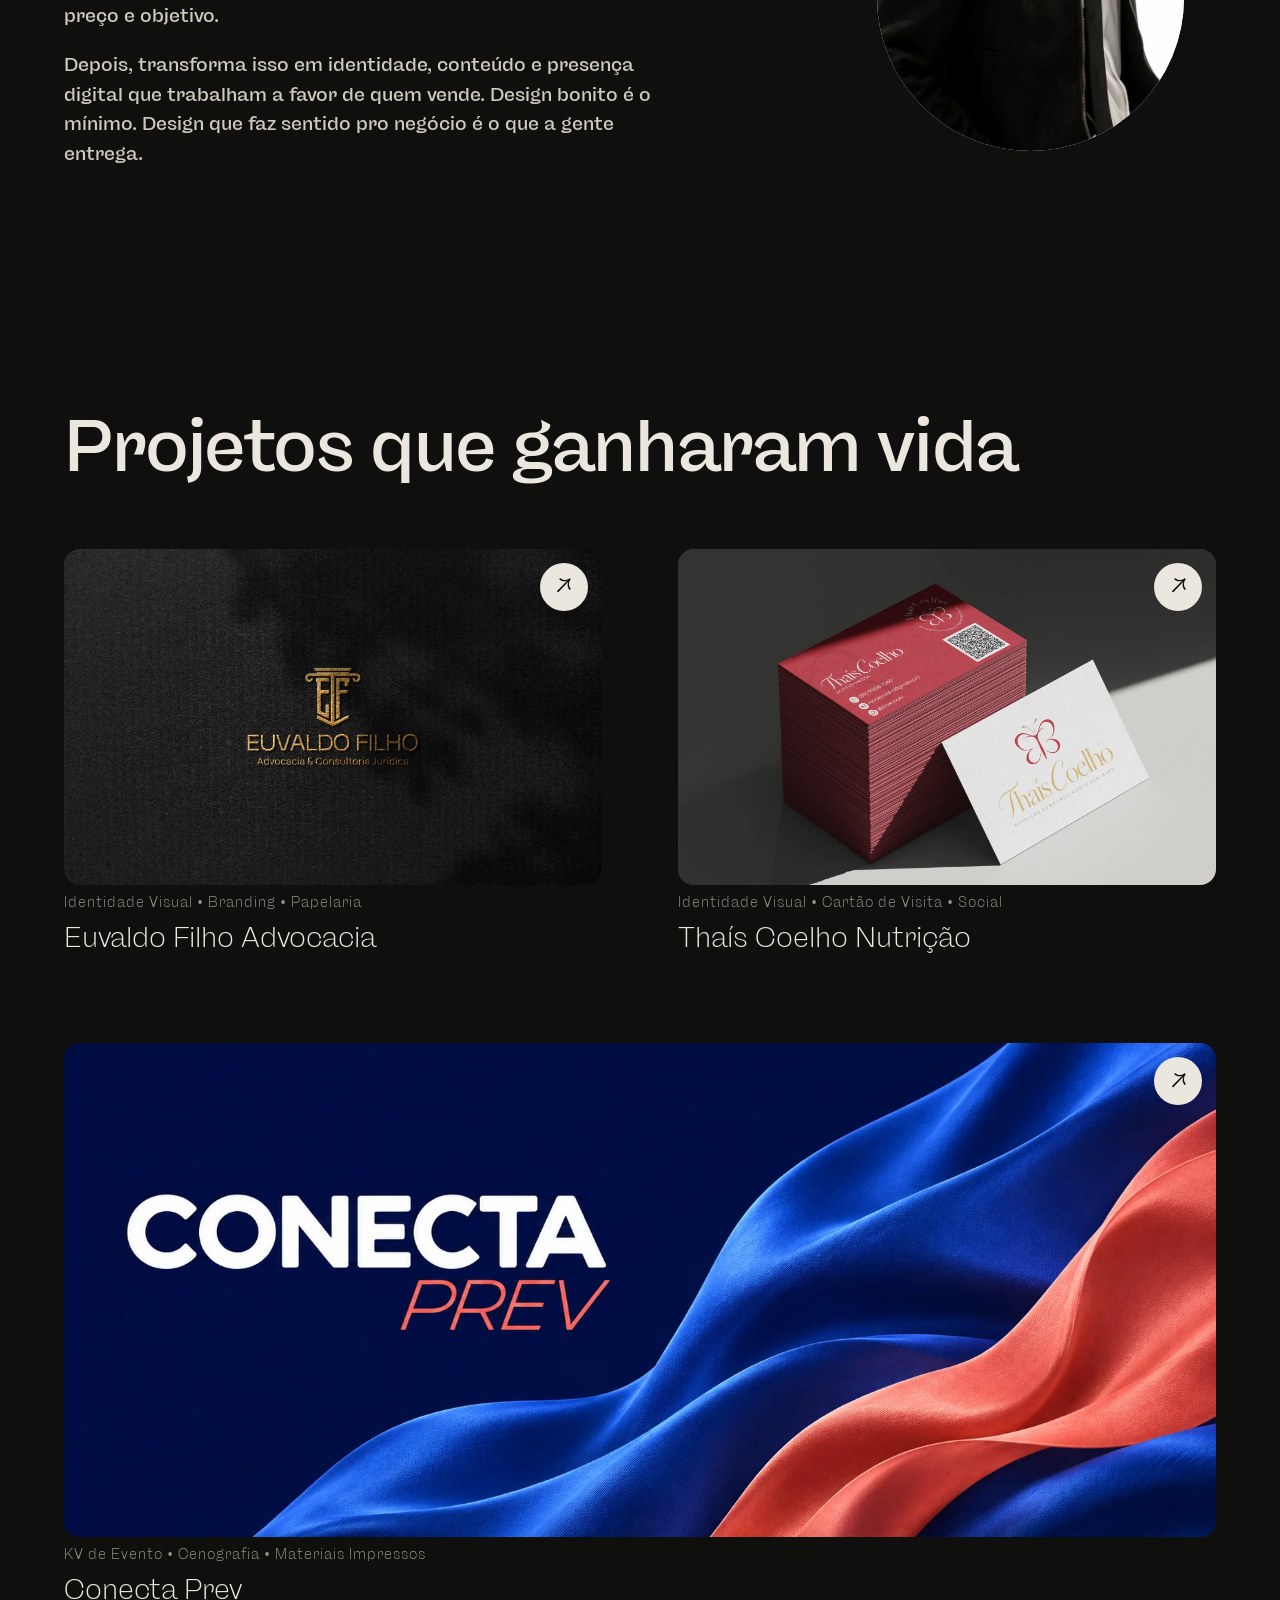
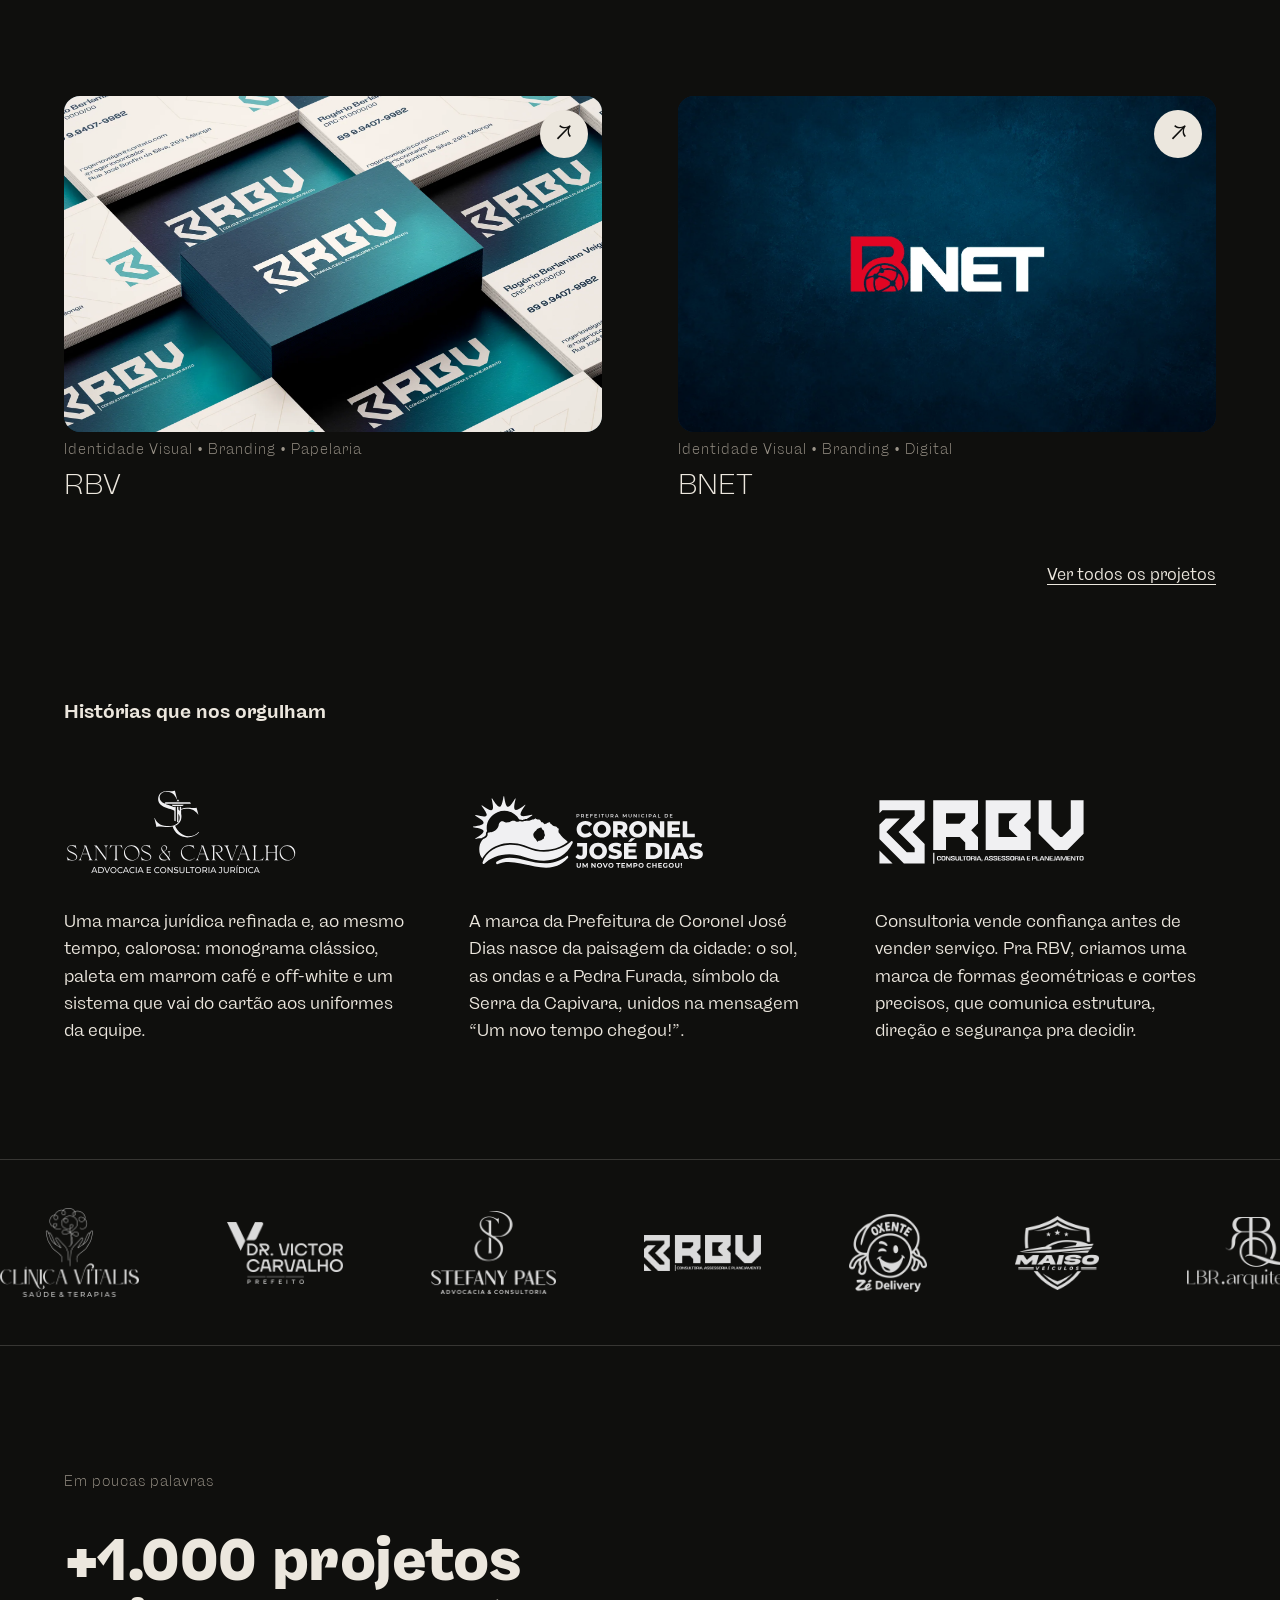
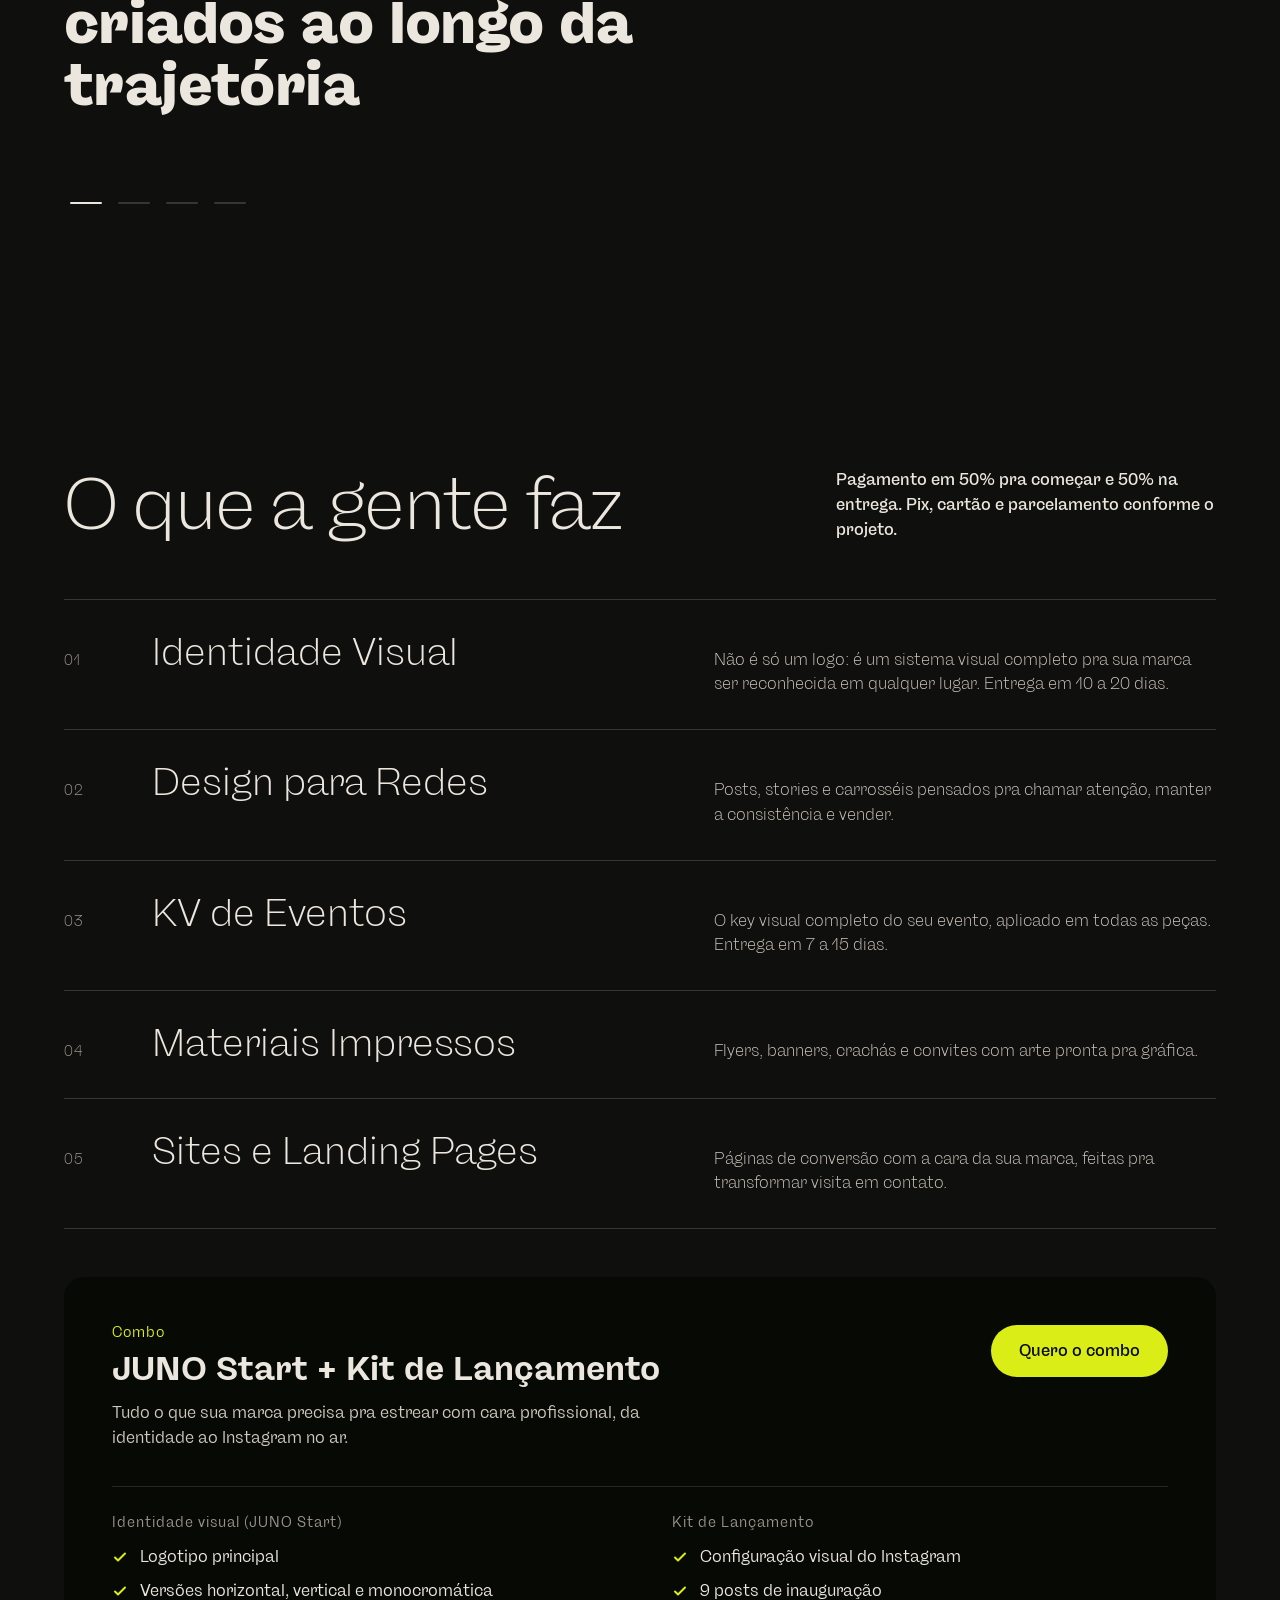
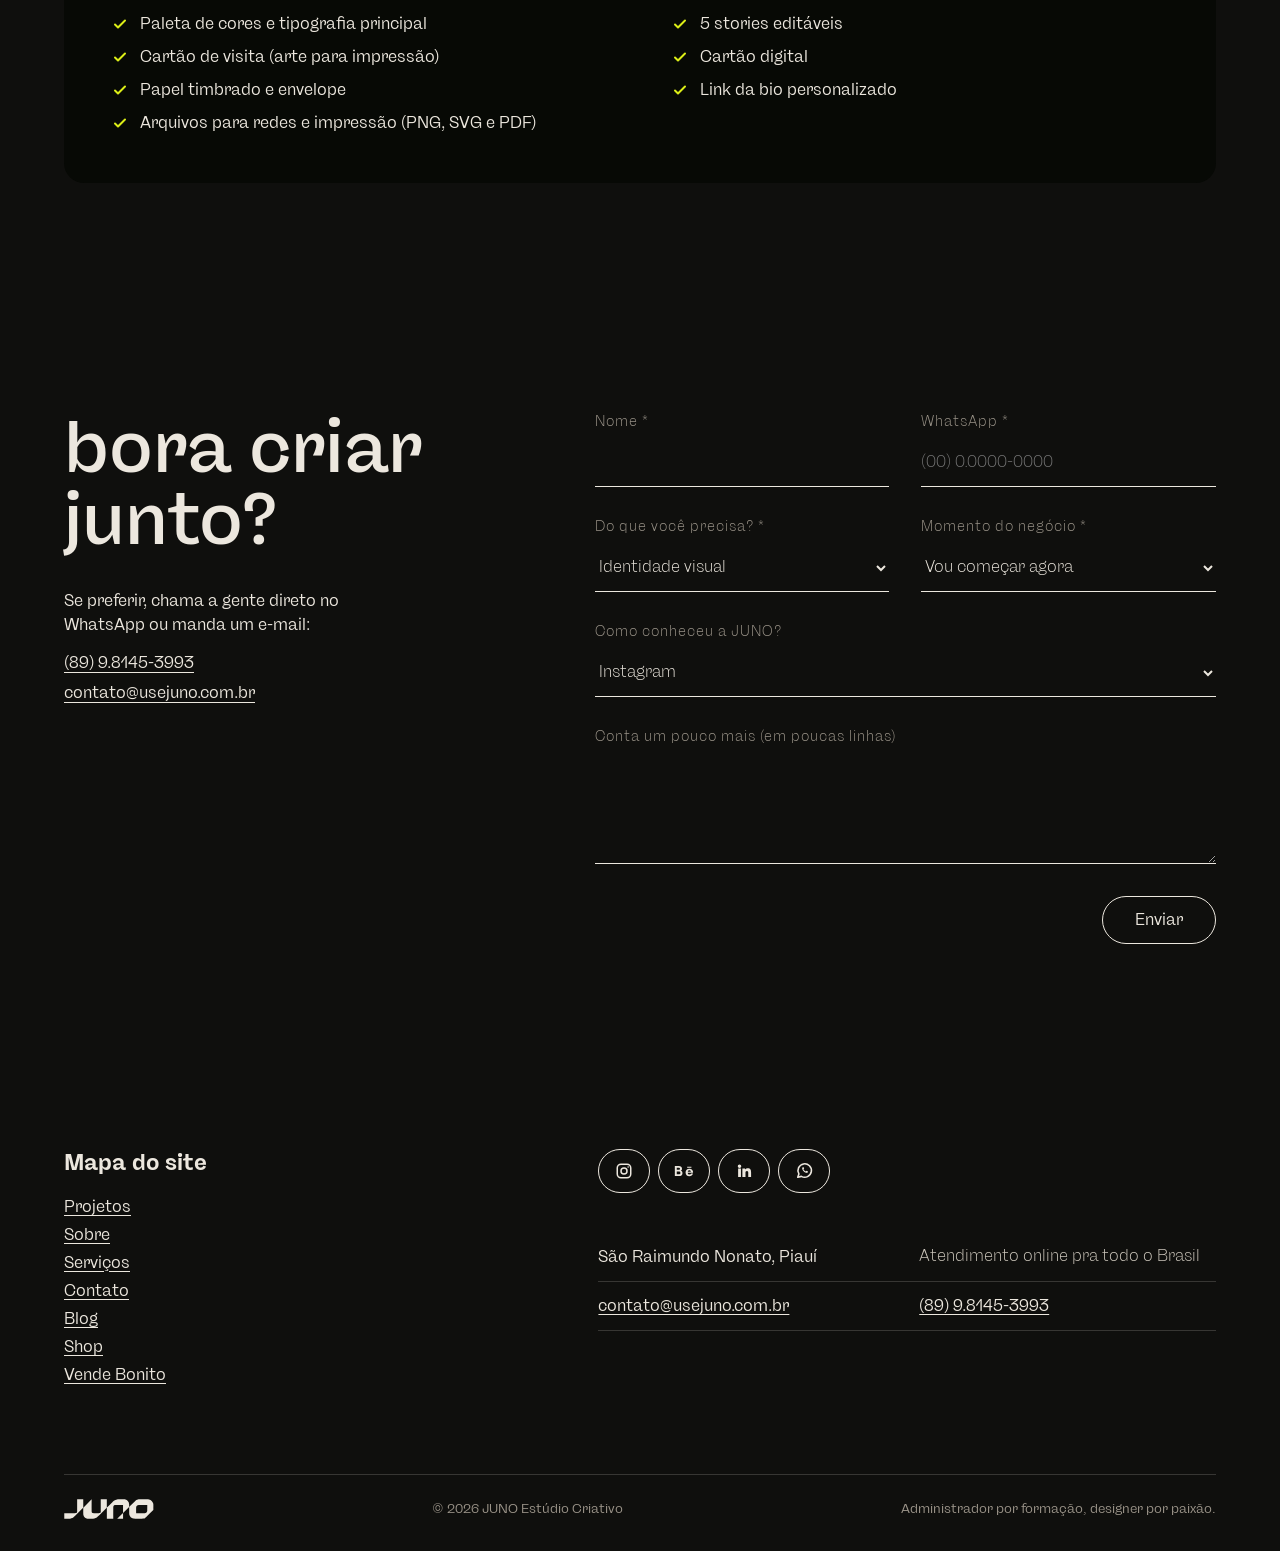
==== commit a32617a3: "feat: make the site ready for Google Search Console Add the Search Console verification file at the " ====
--- a/index.html
+++ b/index.html
@@ -5,6 +5,7 @@
 <meta name="viewport" content="width=device-width, initial-scale=1">
 <title>JUNO Estúdio Criativo</title>
 <meta name="description" content="Estúdio de design que une gestão e criatividade pra transformar negócios em marcas fortes, consistentes e com propósito.">
+<link rel="canonical" href="https://usejuno.com.br/">
 <link rel="icon" href="/favicon.ico" sizes="any">
 <link rel="apple-touch-icon" href="/images/apple-touch-icon.png">
 <link rel="icon" href="assets/img/favicon.svg" type="image/svg+xml">
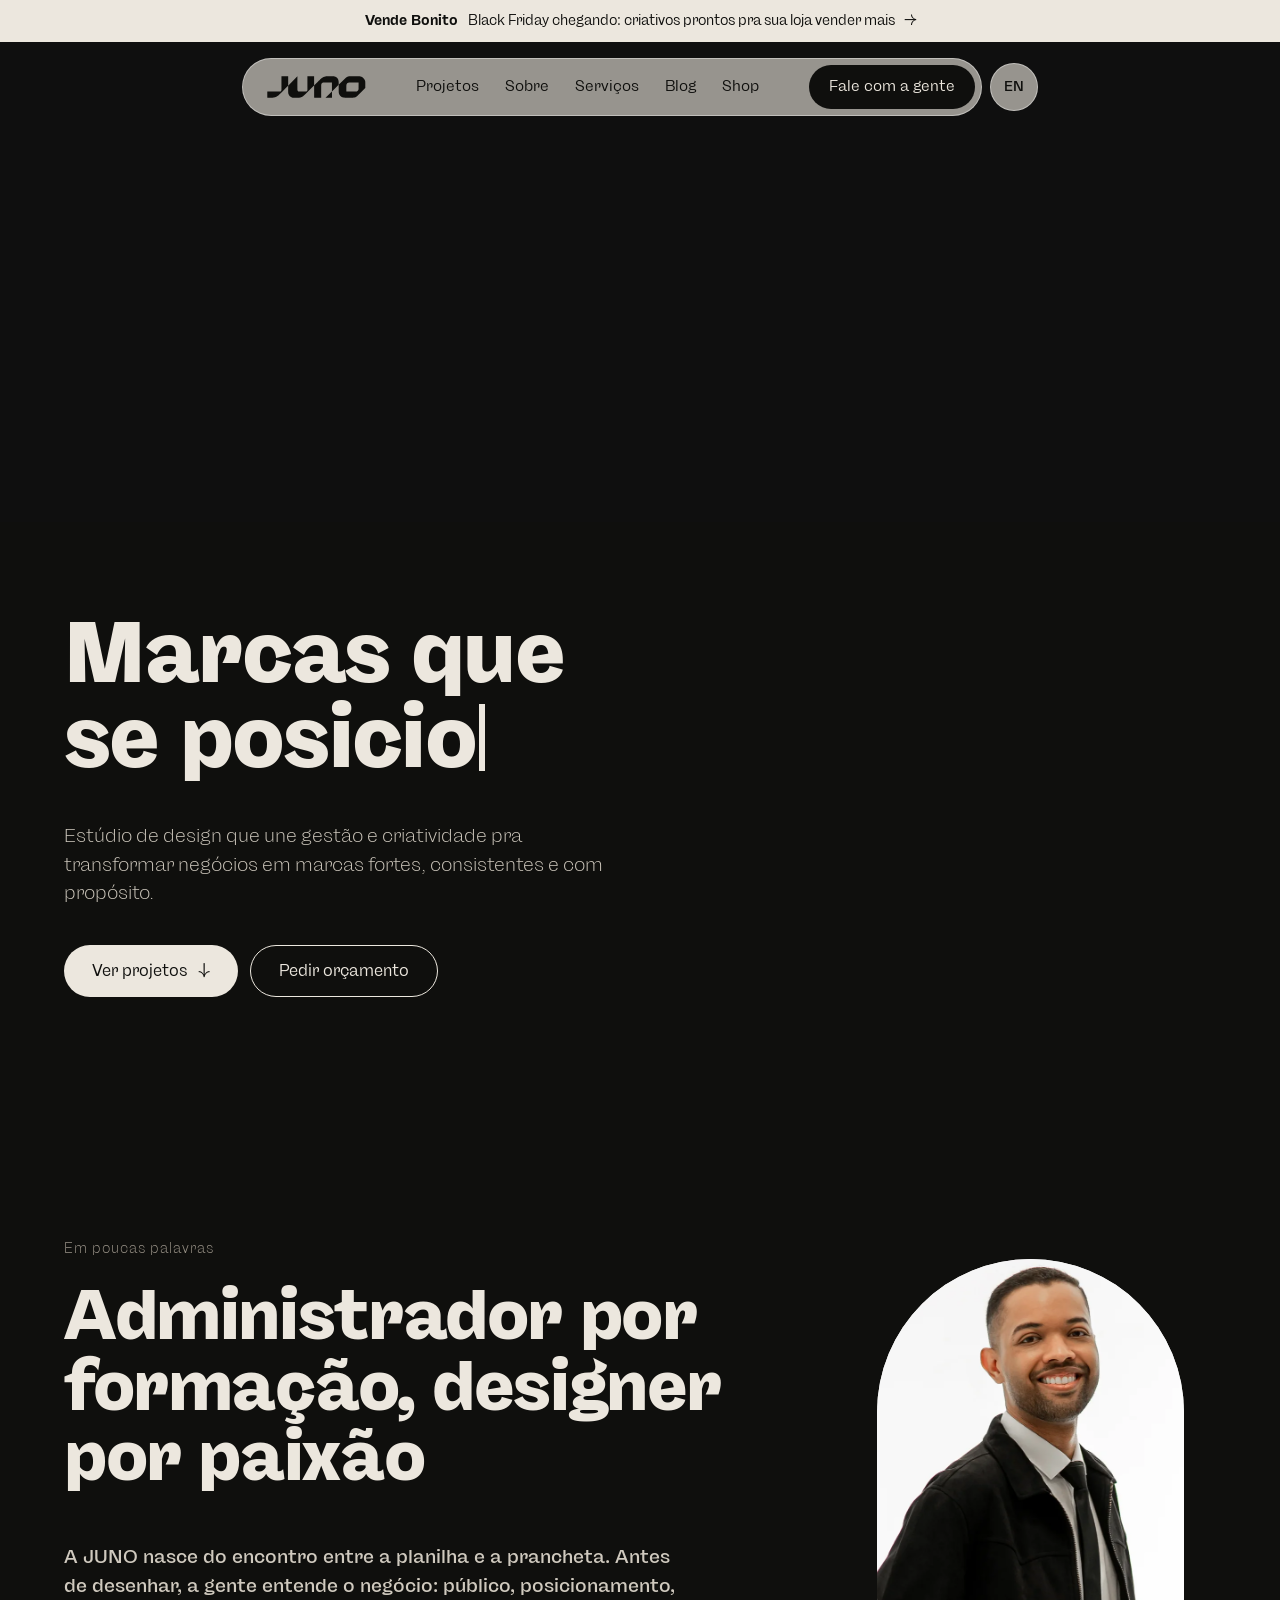
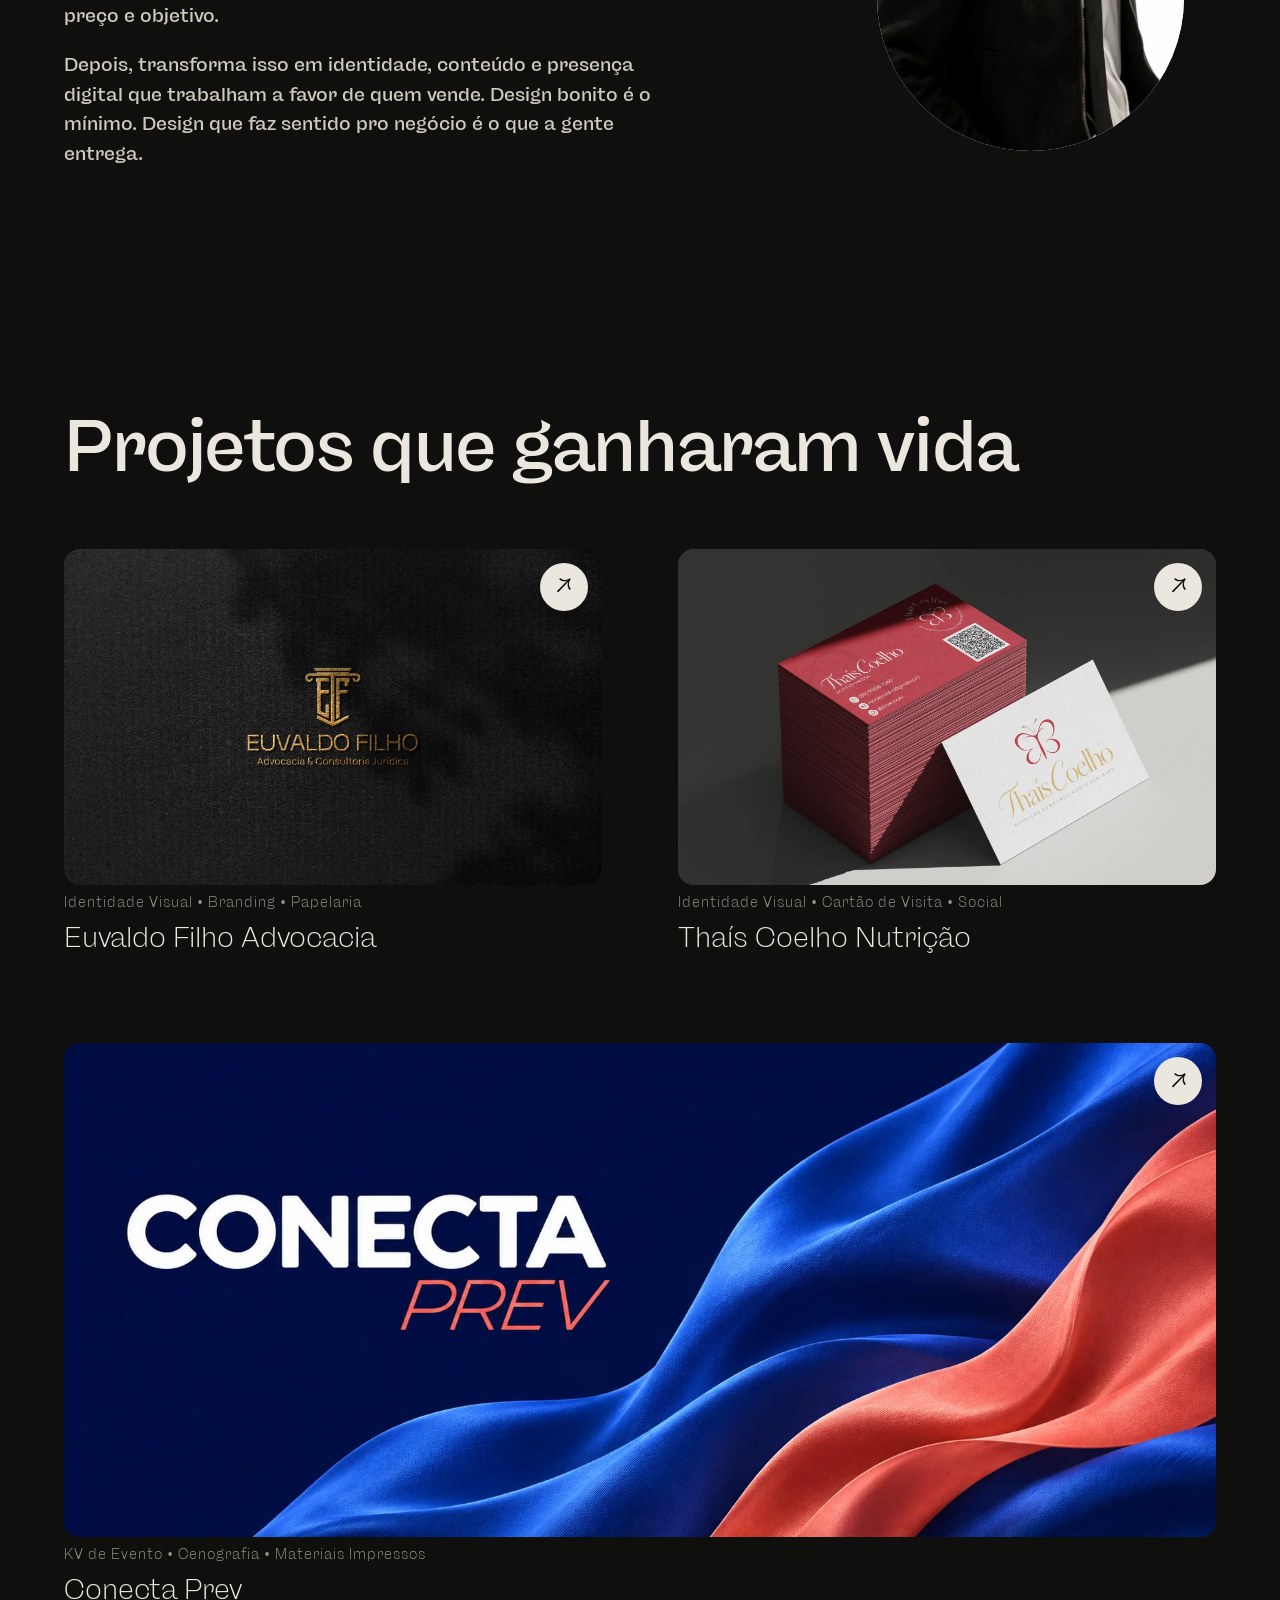
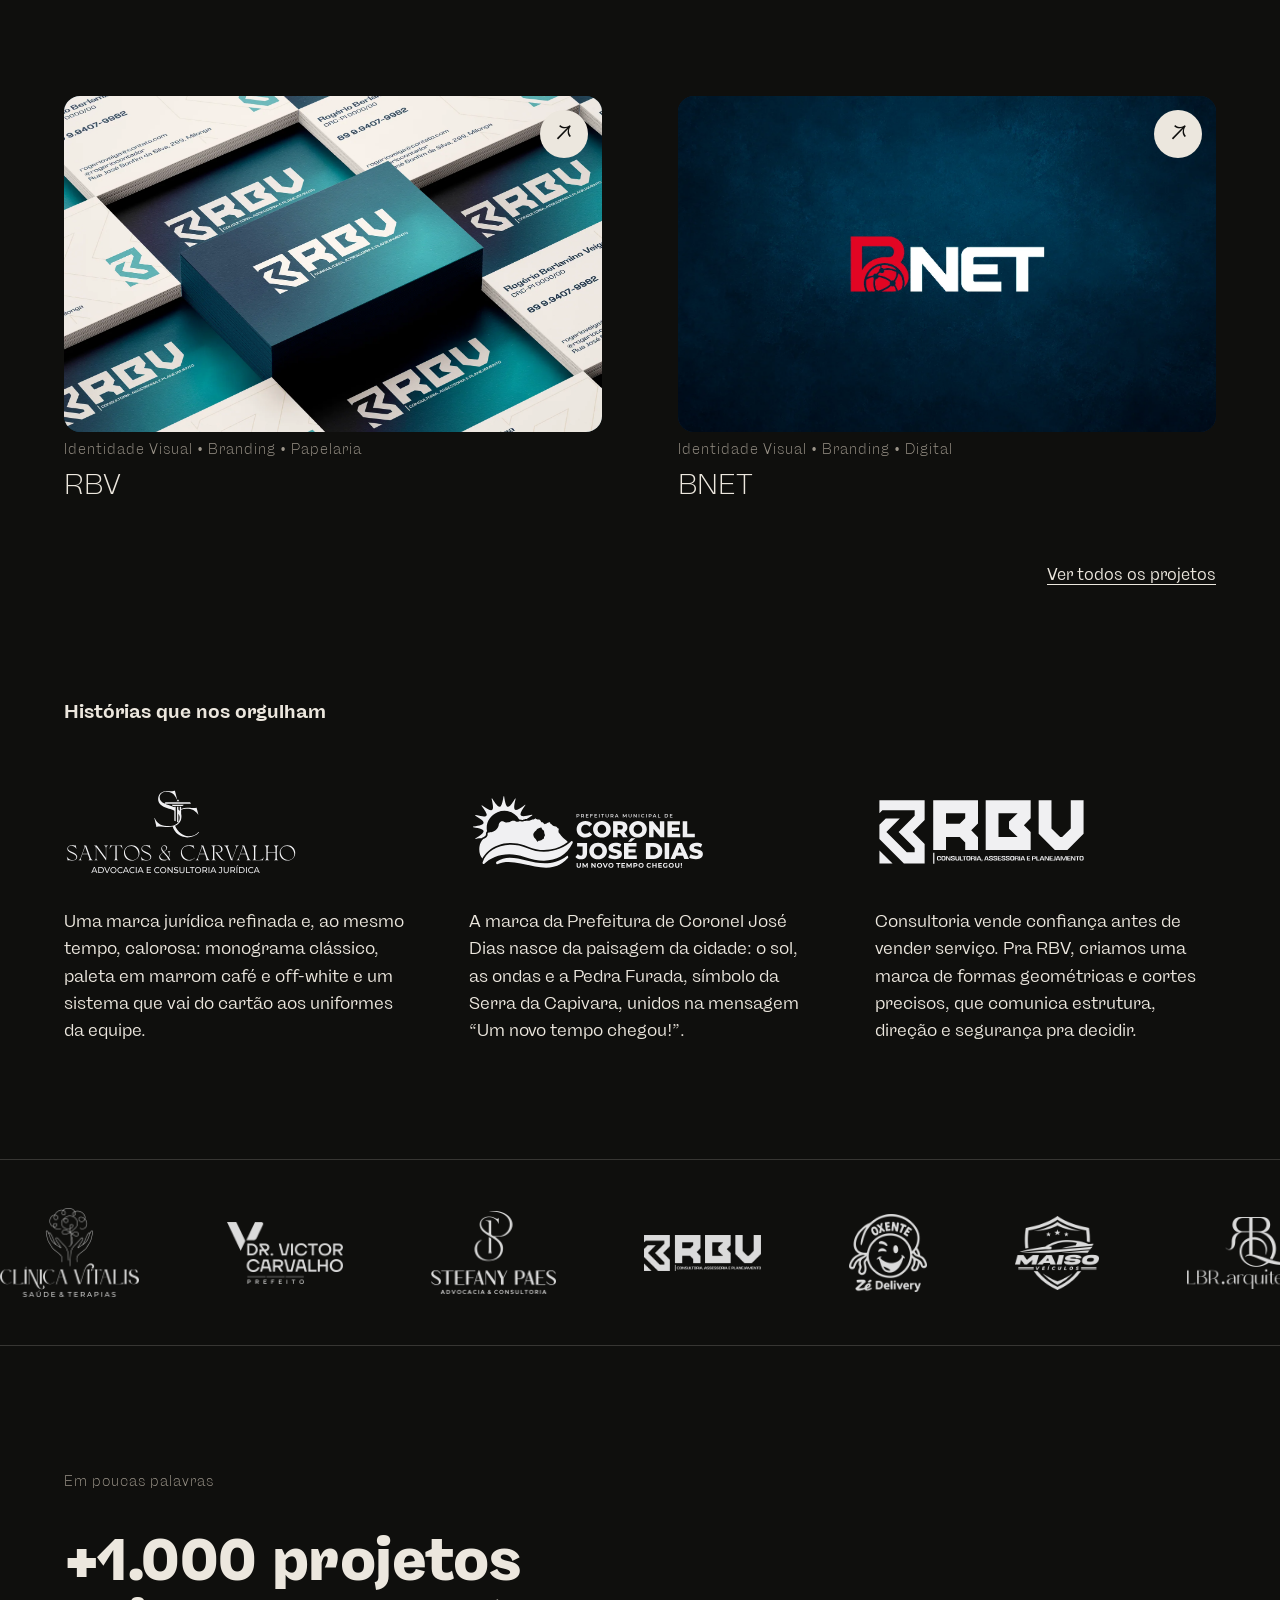
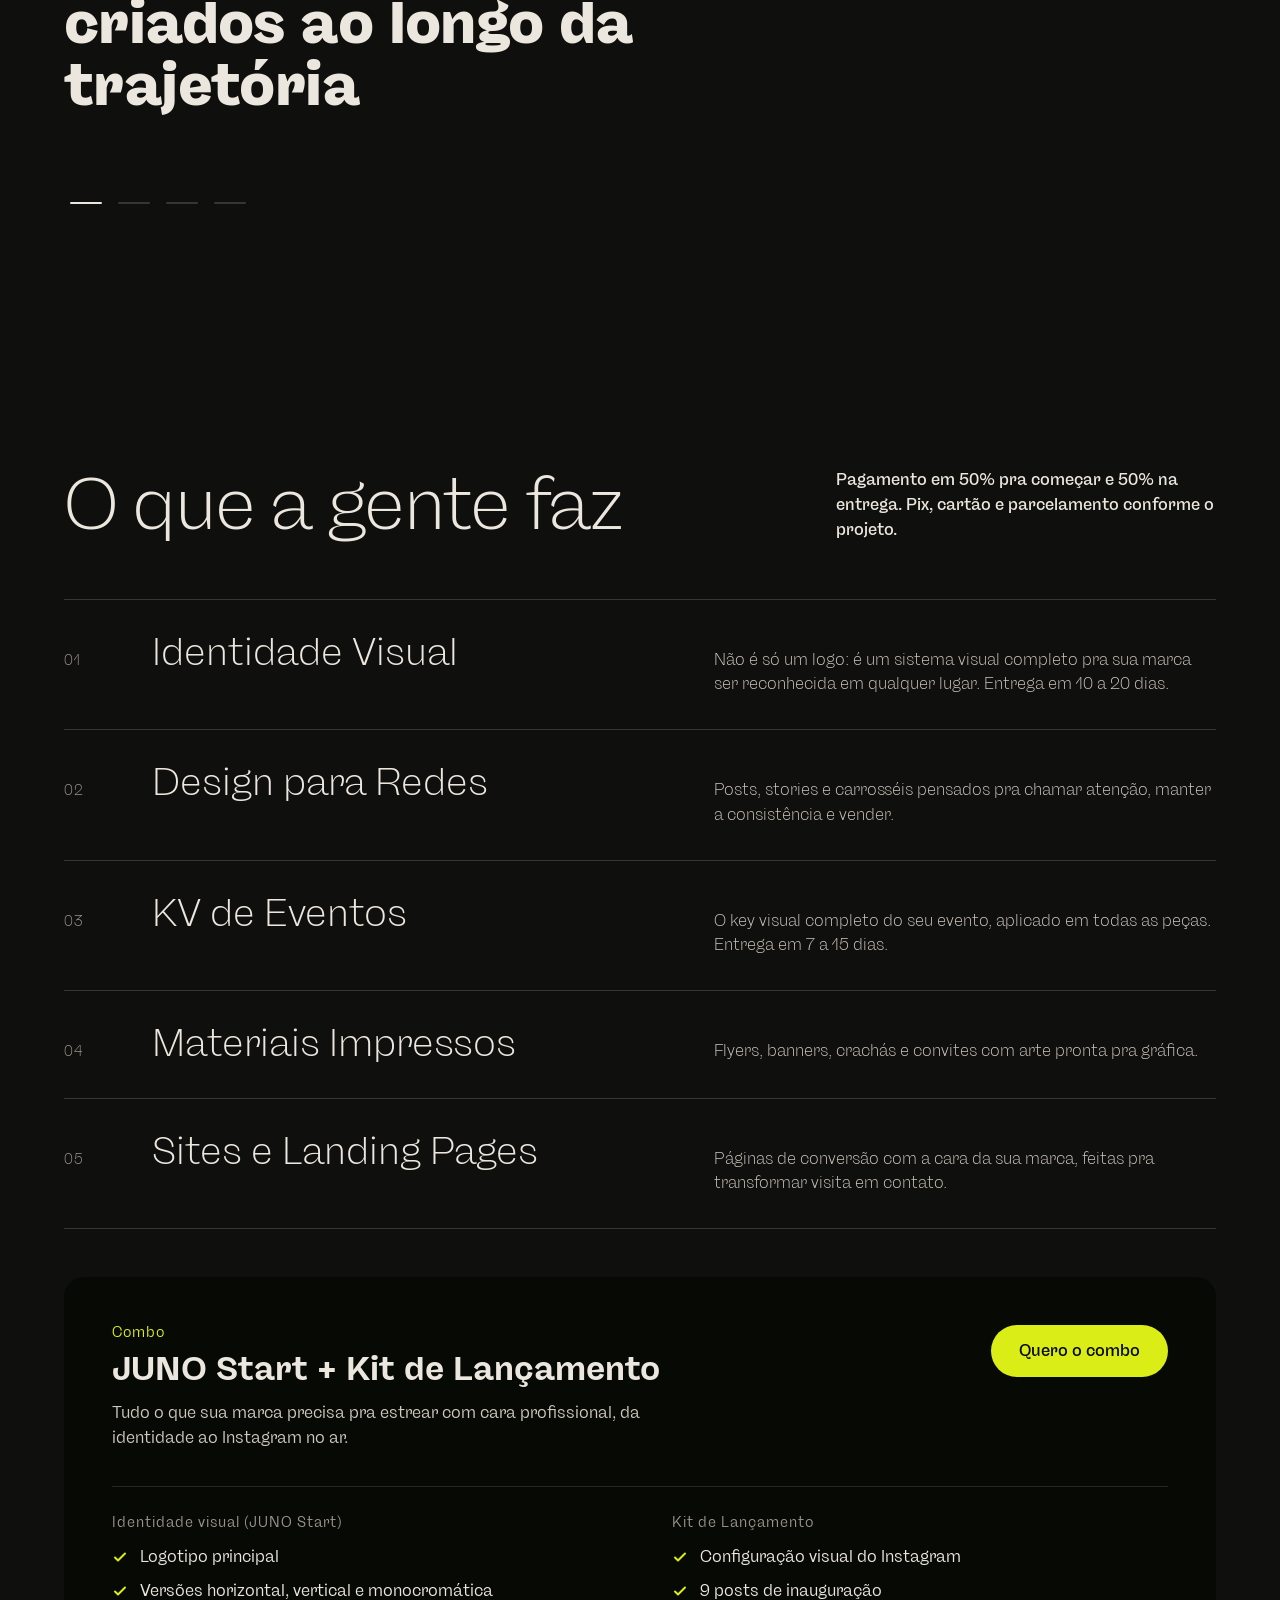
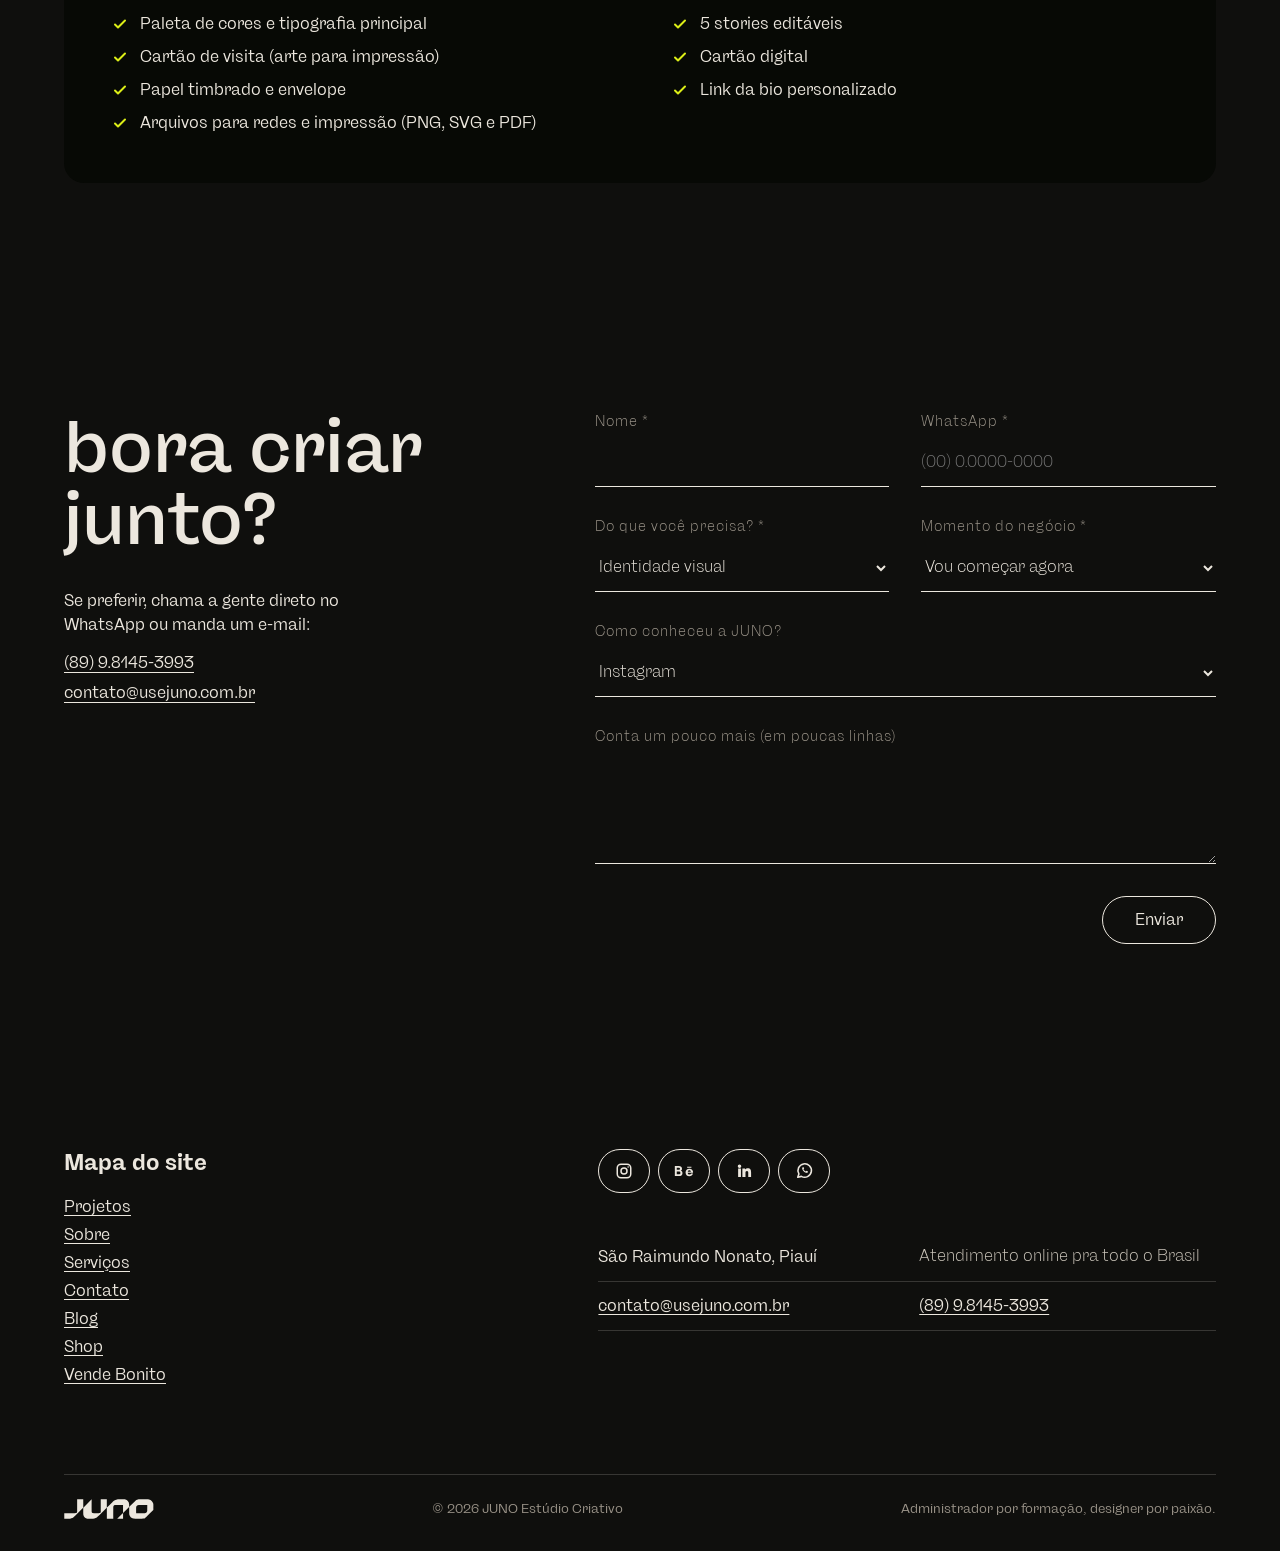
==== commit e957b915: "feat: drop .html from internal links Nav, footer, project cards, blog and post links and the admin p" ====
--- a/index.html
+++ b/index.html
@@ -74,10 +74,10 @@
 <nav aria-label="Principal" class="nav glass-light" id="nav">
 <a href="#topo" aria-label="JUNO" class="juno-logo" style="display: block; height: 22px; color: inherit"></a>
 <div class="navlinks">
-<a class="navlink" href="projetos.html" data-t="navWork"></a>
+<a class="navlink" href="/projetos" data-t="navWork"></a>
 <a class="navlink" href="#sobre" data-t="navAbout"></a>
 <a class="navlink" href="#servicos" data-t="navServices"></a>
-<a class="navlink" href="blog.html">Blog</a>
+<a class="navlink" href="/blog">Blog</a>
 <a class="navlink" href="/em-breve">Shop</a>
 </div>
 <a class="cta" href="https://wa.me/5589981453993" data-wa="general" data-t="navCta"></a>
@@ -128,7 +128,7 @@
 <h2 style="margin: 0 0 64px; font-weight: 500; font-size: clamp(44px, 5.6vw, 80px); line-height: 1; letter-spacing: -0.02em" data-t="projTitle"></h2>
 <div style="display: flex; flex-direction: column; gap: clamp(56px, 7vw, 96px)">
 <div id="projRow1" style="display: flex; flex-wrap: wrap; gap: clamp(40px, 6vw, 96px) clamp(24px, 6vw, 96px)"></div>
-<a class="card" href="projetos.html#conecta">
+<a class="card" href="/projetos#conecta">
 <div class="cover-box" style="aspect-ratio: 21 / 9; min-height: 280px; background: #0B1F5C">
 <img class="cover" src="assets/img/capas/conecta-prev.webp" data-t-alt="wideAlt" alt="">
 <span class="arrow arrow-dot" aria-hidden="true">↗</span>
@@ -139,7 +139,7 @@
 <div id="projRow3" style="display: flex; flex-wrap: wrap; gap: clamp(40px, 6vw, 96px) clamp(24px, 6vw, 96px)"></div>
 </div>
 <div style="display: flex; justify-content: flex-end; margin-top: 64px">
-<a href="projetos.html" style="font-size: 16px; font-weight: 400; text-decoration: underline; text-underline-offset: 4px" data-t="projAll"></a>
+<a href="/projetos" style="font-size: 16px; font-weight: 400; text-decoration: underline; text-underline-offset: 4px" data-t="projAll"></a>
 </div>
 </div>
 </section>
@@ -222,11 +222,11 @@
 <div style="display: flex; flex-wrap: wrap; gap: 48px clamp(32px, 6vw, 120px)">
 <nav class="sitemap" data-t-aria="siteMap" style="flex: 1 1 260px; display: flex; flex-direction: column; gap: 8px">
 <h3 style="margin: 0 0 12px; font-size: 22px; font-weight: 700" data-t="siteMap"></h3>
-<a href="projetos.html" data-t="navWork"></a>
+<a href="/projetos" data-t="navWork"></a>
 <a href="#sobre" data-t="navAbout"></a>
 <a href="#servicos" data-t="navServices"></a>
 <a href="#contato" data-t="navContact"></a>
-<a href="blog.html">Blog</a>
+<a href="/blog">Blog</a>
 <a href="/em-breve">Shop</a>
 <a href="https://usejuno.com.br/vendebonito">Vende Bonito</a>
 </nav>
@@ -267,6 +267,6 @@
 
 </div>
 <script src="assets/js/common.js?v=2"></script>
-<script src="assets/js/home.js?v=3"></script>
+<script src="assets/js/home.js?v=4"></script>
 </body>
 </html>
